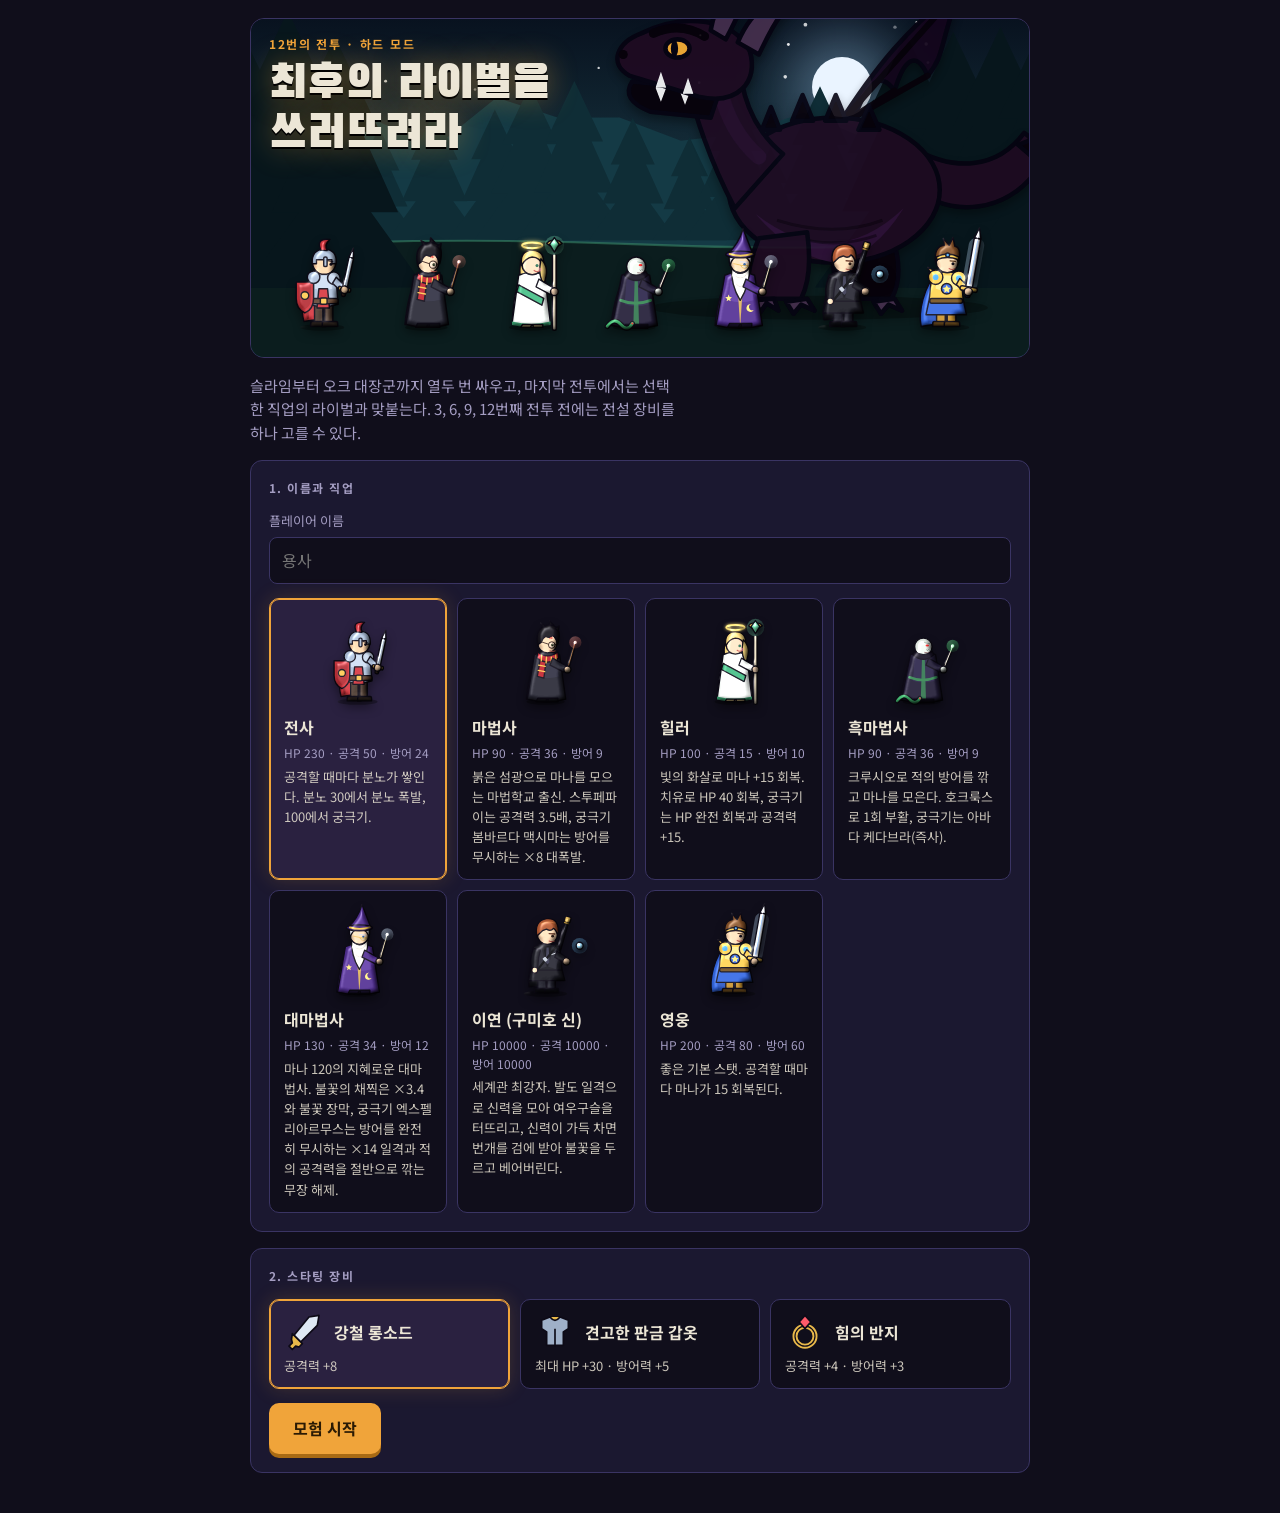
==== docs/games/index.html @ 75bfb86b "Rename 하드 모드 RPG (3).html to index.html" ====
<!doctype html><html><head><meta charset=utf8><meta name=viewport content="width=device-width,initial-scale=1,viewport-fit=cover"><style>:root{color-scheme:light;box-sizing:border-box;padding-top:env(safe-area-inset-top,0px);padding-bottom:env(safe-area-inset-bottom,0px)}html{scroll-padding-top:env(safe-area-inset-top,0px)}body{margin:0;padding:0;font:14px -apple-system,BlinkMacSystemFont,sans-serif;background:#faf9f5;color:#141413}img{max-width:100%}[hidden]:not([hidden=until-found i]){display:none!important}</style></head><body>
<svg width="0" height="0" style="position:absolute" aria-hidden="true"><defs>
<filter id="shade" x="-8%" y="-8%" width="116%" height="116%" color-interpolation-filters="sRGB">
 <feGaussianBlur in="SourceAlpha" stdDeviation="2.4" result="b"/>
 <feDiffuseLighting in="b" surfaceScale="4.5" diffuseConstant="1.18" lighting-color="#fff" result="diff"><feDistantLight azimuth="235" elevation="58"/></feDiffuseLighting>
 <feComposite in="SourceGraphic" in2="diff" operator="arithmetic" k1="1" k2="0" k3="0" k4="0" result="lit"/>
 <feSpecularLighting in="b" surfaceScale="4.5" specularConstant=".7" specularExponent="26" lighting-color="#fff" result="spec"><feDistantLight azimuth="235" elevation="52"/></feSpecularLighting>
 <feComposite in="spec" in2="SourceAlpha" operator="in" result="specIn"/>
 <feComposite in="lit" in2="specIn" operator="arithmetic" k1="0" k2="1" k3=".55" k4="0"/>
</filter></defs></svg>
<title>하드 모드 RPG</title>
<link rel="preconnect" href="https://fonts.googleapis.com">
<link rel="preconnect" href="https://fonts.gstatic.com" crossorigin>
<link href="https://fonts.googleapis.com/css2?family=Black+Han+Sans&family=Noto+Sans+KR:wght@400;500;700&display=swap" rel="stylesheet">
<style>
/* Layout: 한 열 콘솔. 위에서부터 HUD → 스테이지(배경 + 두 전사 + 이펙트) → 행동 버튼 → 로그.
   밤하늘 단일 테마로 의도적으로 고정한다. */
:root {
  --bg: #100e1b;
  --surface: #1b1830;
  --surface-2: #272243;
  --line: #3a3463;
  --fg: #ece6d6;
  --muted: #a49dc2;
  --ember: #f0a43a;
  --ember-ink: #2a1a04;
  --blood: #e0533f;
  --hp: #5ec58a;
  --mana: #5aa7f0;
  --rage: #e0533f;
  --shield: #c3cde8;
  --font-display: "Black Han Sans", "Apple SD Gothic Neo", "Malgun Gothic", sans-serif;
  --font-body: "Noto Sans KR", "Apple SD Gothic Neo", "Malgun Gothic", system-ui, sans-serif;
  color-scheme: dark;
}
* { box-sizing: border-box; }
[hidden] { display: none !important; }
html, body { min-height: 100%; }
body { background: var(--bg); color: var(--fg); font-family: var(--font-body); font-size: 15px; line-height: 1.55; padding-inline: 16px; padding-block: 18px 40px; }
#app { max-width: 780px; margin-inline: auto; display: flex; flex-direction: column; gap: 14px; }
.screen { display: flex; flex-direction: column; gap: 16px; }
button { font: inherit; color: inherit; cursor: pointer; }
button:focus-visible, .pick:focus-within, input:focus-visible { outline: 2px solid var(--ember); outline-offset: 2px; }
.y-blade { opacity: 0; transition: opacity .06s; } .y-hilt { transition: opacity .06s; } .drawn .y-blade { opacity: 1; } .drawn .y-hilt { opacity: 0; }
.o { stroke: #0d0a16; stroke-width: 3; stroke-linejoin: round; stroke-linecap: round; }
.art { display: block; width: 100%; height: auto; overflow: visible; filter: url(#shade) drop-shadow(0 5px 5px rgba(0,0,0,.38)); }

/* ---------- 아트 대기 모션 ---------- */
.bob { animation: bob 2.6s ease-in-out infinite; transform-origin: 100px 206px; }
@keyframes bob { 50% { transform: translateY(-3px) scaleY(1.018); } }
.sway { animation: sway 3.2s ease-in-out infinite; }
@keyframes sway { 50% { transform: rotate(-4deg) skewX(2deg); } }
.pulse { animation: pulse 1.6s ease-in-out infinite; }
@keyframes pulse { 50% { transform: scale(1.2); opacity: .65; } }
.slimeb { animation: squish 1.8s ease-in-out infinite; transform-origin: 100px 206px; }
@keyframes squish { 0%, 100% { transform: scale(1.04, .95); } 50% { transform: scale(.96, 1.06); } }
.wing { animation: flap 2.2s ease-in-out infinite; }
@keyframes flap { 50% { transform: rotate(-13deg); } }
.tail { animation: tailw 3s ease-in-out infinite; }
@keyframes tailw { 50% { transform: rotate(5deg); } }
.halo { animation: halo 3s ease-in-out infinite; filter: drop-shadow(0 0 4px #ffe27a); }
@keyframes halo { 50% { transform: translateY(-4px); } }
.blink { animation: blink 4.5s infinite; }
@keyframes blink { 0%, 94%, 100% { transform: scaleY(1); } 97% { transform: scaleY(.1); } }
@media (prefers-reduced-motion: reduce) { .bob, .sway, .pulse, .slimeb, .wing, .tail, .halo, .blink { animation: none; } }

/* ---------- 공통 패널 ---------- */
.eyebrow { margin: 0 0 6px; font-size: 12px; letter-spacing: .14em; color: var(--ember); font-weight: 700; }
h1 { margin: 0; font-family: var(--font-display); font-weight: 400; font-size: clamp(34px, 8vw, 54px); line-height: 1.1; text-wrap: balance; text-shadow: 0 2px 0 #000, 0 0 30px rgba(240,164,58,.45); }
h2 { margin: 0; font-family: var(--font-display); font-weight: 400; font-size: 24px; text-wrap: balance; }
.lead { margin: 6px 0 0; color: var(--muted); max-width: 54ch; }
.panel { background: var(--surface); border: 1px solid var(--line); border-radius: 12px; padding: 18px; display: flex; flex-direction: column; gap: 14px; }
.panel > h3 { margin: 0; font-size: 12px; letter-spacing: .12em; color: var(--muted); font-weight: 700; }
label.field { display: flex; flex-direction: column; gap: 6px; font-size: 13px; color: var(--muted); }
input[type=text] { background: var(--bg); border: 1px solid var(--line); color: var(--fg); border-radius: 8px; padding: 10px 12px; font: inherit; font-size: 16px; width: 100%; }
.btn { background: var(--ember); color: var(--ember-ink); border: 0; border-radius: 10px; padding: 13px 24px; font-weight: 700; font-size: 16px; box-shadow: 0 4px 0 #a86a14; transition: transform .1s, box-shadow .1s; }
.btn:hover { filter: brightness(1.08); }
.btn:active { transform: translateY(3px); box-shadow: 0 1px 0 #a86a14; }

/* ---------- 타이틀 아트 ---------- */
.title-art { position: relative; height: clamp(250px, 50vw, 340px); border-radius: 14px; overflow: hidden; border: 1px solid var(--line); isolation: isolate; }
.title-art .bg { position: absolute; inset: 0; }
.title-art h1 { font-size: clamp(30px, 6.6vw, 46px); }
.title-art .tt { position: absolute; left: 18px; right: 18px; top: 16px; z-index: 4; }
.title-art .ttl-dragon { position: absolute; right: -4%; bottom: 10%; width: 62%; z-index: 1; opacity: .9; }
.title-art .cast { position: absolute; left: 3%; right: 3%; bottom: 7%; z-index: 3; display: flex; gap: 1%; align-items: flex-end; }
.title-art .cast > div { width: 13.2%; }
.title-art .tt .lead { text-shadow: 0 1px 6px #000; color: #d7d0ee; }

/* ---------- 선택 카드 ---------- */
.picks { display: grid; grid-template-columns: repeat(auto-fit, minmax(150px, 1fr)); gap: 10px; }
.pick { position: relative; display: flex; flex-direction: column; gap: 4px; padding: 12px 14px; background: var(--bg); border: 1px solid var(--line); border-radius: 10px; cursor: pointer; min-width: 0; text-align: left; }
.pick input { position: absolute; opacity: 0; inset: 0; cursor: pointer; }
.pick:has(input:checked) { border-color: var(--ember); background: #2a2140; box-shadow: inset 0 0 0 1px var(--ember), 0 0 20px rgba(240,164,58,.18); }
.pick b { font-size: 16px; }
.pick .stats { font-size: 12px; color: var(--muted); font-variant-numeric: tabular-nums; }
.pick .desc { font-size: 13px; opacity: .85; }
.pick .pv { height: 96px; display: flex; justify-content: center; margin-bottom: 4px; }
.pick .pv svg { height: 100%; width: auto; }
.pick .gi { display: flex; align-items: center; gap: 10px; }
.ico { width: 40px; height: 40px; flex: none; }
.legend { background: linear-gradient(180deg, #2d2242, #1c1630); border-color: #7a5a22; animation: glow 2.2s ease-in-out infinite; }
.legend:hover { border-color: var(--ember); transform: translateY(-2px); }
@keyframes glow { 50% { box-shadow: 0 0 22px rgba(240,164,58,.35); } }

/* ---------- HUD ---------- */
.hud { display: flex; flex-direction: column; gap: 8px; }
.hud-row { display: flex; justify-content: space-between; align-items: center; gap: 12px; flex-wrap: wrap; font-size: 13px; color: var(--muted); }
.hud-row b { color: var(--fg); font-variant-numeric: tabular-nums; }
.hud-right { display: flex; gap: 10px; align-items: center; }
.mute { background: var(--surface); border: 1px solid var(--line); border-radius: 8px; padding: 3px 10px; font-size: 13px; color: var(--muted); }
.track { display: grid; grid-template-columns: repeat(12, 1fr); gap: 4px; }
.pip { height: 24px; border-radius: 5px; background: var(--surface); border: 1px solid var(--line); display: grid; place-items: center; font-size: 11px; color: var(--muted); font-variant-numeric: tabular-nums; }
.pip.boss { border-color: #6b4a2a; color: var(--ember); }
.pip.final { border-color: var(--blood); color: var(--blood); }
.pip.done { background: #2d3a3a; color: var(--hp); border-color: #3c5a4c; }
.pip.now { background: var(--ember); color: var(--ember-ink); border-color: var(--ember); font-weight: 700; box-shadow: 0 0 12px rgba(240,164,58,.6); }
.pip.now.final { background: var(--blood); color: #fff; border-color: var(--blood); box-shadow: 0 0 12px rgba(224,83,63,.7); }

/* ---------- 스테이지 ---------- */
.stage { --s: clamp(112px, 25vw, 196px); position: relative; height: clamp(350px, 64vw, 480px); border-radius: 14px; overflow: hidden; border: 1px solid var(--line); background: #0d0b16; isolation: isolate; user-select: none; }
.stage-in { position: absolute; inset: 0; }
.bg { position: absolute; inset: 0; overflow: hidden; }
.bg .sky { position: absolute; inset: 0; }
.bg .cel { position: absolute; border-radius: 50%; transform: translate(-50%, -50%); }
.bg svg { position: absolute; inset: 0; width: 100%; height: 100%; }
.bg .layer { transition: transform 0s; }
.fog { position: absolute; left: -25%; right: -25%; bottom: 12%; height: 30%; background: radial-gradient(closest-side, rgba(255,255,255,.12), transparent); animation: fog 16s ease-in-out infinite alternate; pointer-events: none; }
.fog.f2 { bottom: 4%; height: 22%; animation-duration: 23s; animation-direction: alternate-reverse; opacity: .8; }
@keyframes fog { from { transform: translateX(-6%); } to { transform: translateX(6%); } }
.lava { animation: lava 2.4s ease-in-out infinite; }
@keyframes lava { 50% { opacity: .65; } }
.vignette { position: absolute; inset: 0; background: radial-gradient(120% 95% at 50% 42%, transparent 52%, rgba(0,0,0,.6)); pointer-events: none; z-index: 4; }
.fighter { position: absolute; bottom: 13%; width: var(--s); z-index: 3; }
.fighter.p { left: 6%; }
.fighter.m { right: 6%; }
.fighter.m.boss { width: calc(var(--s) * 1.22); }
.fighter.m.dragon { width: calc(var(--s) * 2); right: 0; }
.fighter .mover, .fighter .flasher { will-change: transform; }
.fighter.m .art { transform: scaleX(-1); }
.fighter.m .art, .title-art .ttl-dragon .art { filter: drop-shadow(0 5px 5px rgba(0,0,0,.38)) saturate(1.1) contrast(1.06); }
.fighter .aura { position: absolute; left: 50%; top: 52%; width: 150%; aspect-ratio: 1; border-radius: 50%; transform: translate(-50%, -50%); pointer-events: none; mix-blend-mode: screen; }
.fighter .bubble { position: absolute; left: 50%; top: 52%; width: 125%; aspect-ratio: 1; transform: translate(-50%, -50%); border-radius: 50%; border: 3px solid rgba(190,215,255,.9); background: radial-gradient(circle, rgba(150,190,255,.05) 40%, rgba(150,190,255,.35)); box-shadow: 0 0 24px rgba(150,190,255,.7), inset 0 0 28px rgba(150,190,255,.5); animation: bub 2s ease-in-out infinite; pointer-events: none; }
@keyframes bub { 50% { transform: translate(-50%, -50%) scale(1.04); opacity: .8; } }
canvas.cv { position: absolute; inset: 0; width: 100%; height: 100%; z-index: 5; pointer-events: none; }
.fxl { position: absolute; inset: 0; z-index: 7; pointer-events: none; overflow: hidden; }
.fnum { position: absolute; font-family: var(--font-display); font-size: 28px; color: #fff; white-space: nowrap; text-shadow: 2px 2px 0 #000, -2px -2px 0 #000, 2px -2px 0 #000, -2px 2px 0 #000, 0 0 14px rgba(0,0,0,.6); animation: fnum 1s cubic-bezier(.2,.8,.3,1) forwards; }
.fnum.dmg { color: #ffd9d2; }
.fnum.big { font-size: 46px; color: #ffb347; }
.fnum.heal { color: #7dffb0; }
.fnum.absorb { color: #bcd0ff; }
.fnum.lvl { color: #ffe27a; font-size: 34px; }
@keyframes fnum { 0% { transform: translate(-50%, -30%) scale(.4); opacity: 0; } 14% { transform: translate(-50%, -80%) scale(1.3); opacity: 1; } 100% { transform: translate(-50%, -230%) scale(1); opacity: 0; } }
.slash { position: absolute; pointer-events: none; overflow: visible; }
.ring { position: absolute; border-radius: 50%; border: 4px solid #fff; transform: translate(-50%, -50%); pointer-events: none; }
.pillar { position: absolute; top: 0; bottom: 0; transform: translateX(-50%); pointer-events: none; mix-blend-mode: screen; }
.flash { position: absolute; inset: 0; z-index: 9; opacity: 0; pointer-events: none; }
.plate { position: absolute; top: 10px; z-index: 6; width: min(47%, 280px); background: rgba(10,8,20,.74); backdrop-filter: blur(4px); border: 1px solid rgba(255,255,255,.14); border-radius: 10px; padding: 8px 10px; display: flex; flex-direction: column; gap: 5px; }
.plate.p { left: 10px; }
.plate.m { right: 10px; }
.plate.m.boss { border-color: rgba(224,83,63,.7); box-shadow: 0 0 18px rgba(224,83,63,.3); }
.plate .nm { display: flex; justify-content: space-between; align-items: baseline; gap: 8px; min-width: 0; }
.plate .nm b { font-size: 14px; overflow-wrap: anywhere; line-height: 1.25; }
.plate .nm span { font-size: 11px; color: var(--muted); white-space: nowrap; }
.bar { position: relative; height: 13px; border-radius: 7px; background: #05040b; overflow: hidden; border: 1px solid rgba(255,255,255,.08); }
.bar.thin { height: 13px; }
.bar.xs { height: 5px; }
.bar i { position: absolute; inset: 0 auto 0 0; width: 100%; transition: width .3s ease; }
.bar .ghost { background: #f1e6a8; transition: width .8s ease .35s; opacity: .85; }
.bar .hp { background: linear-gradient(#7bdca3, #3da872); }
.bar.low .hp { background: linear-gradient(#ff8070, #d23a2a); }
.bar .rs.mana { background: linear-gradient(#7ec0ff, #3a82d8); }
.bar .rs.rage { background: linear-gradient(#ff8a70, #d6402e); }
.bar .sh { background: linear-gradient(#e3ecff, #9fb4e0); }
.bar .xp { background: linear-gradient(#ffe27a, #e0a82a); }
.bar .num { position: absolute; inset: 0; display: grid; place-items: center; font-size: 10px; font-weight: 700; color: #fff; text-shadow: 0 1px 2px #000, 0 0 3px #000; font-variant-numeric: tabular-nums; letter-spacing: .02em; z-index: 2; }
.plate .stat { display: flex; gap: 10px; font-size: 11px; color: var(--muted); font-variant-numeric: tabular-nums; flex-wrap: wrap; }
.plate .warn { font-size: 11px; color: #ff8a70; font-weight: 700; min-height: 15px; }
.pill { position: absolute; top: 10px; left: 50%; transform: translateX(-50%); z-index: 6; font-size: 11px; font-weight: 700; letter-spacing: .12em; padding: 3px 12px; border-radius: 999px; background: rgba(10,8,20,.7); border: 1px solid rgba(255,255,255,.15); color: var(--muted); white-space: nowrap; }
.pill.me { color: var(--ember); border-color: rgba(240,164,58,.55); }
.pill.en { color: #ff8a70; border-color: rgba(224,83,63,.55); }
@media (max-width: 560px) { .pill { top: auto; bottom: 62px; } }
.banner { position: absolute; left: 0; right: 0; top: 34%; z-index: 8; text-align: center; font-family: var(--font-display); font-size: clamp(30px, 8vw, 62px); letter-spacing: .04em; pointer-events: none; opacity: 0; color: #fff; text-shadow: 0 4px 24px rgba(0,0,0,.9), 0 0 36px currentColor; line-height: 1.1; }
.banner small { display: block; font-family: var(--font-body); font-size: .3em; letter-spacing: .3em; font-weight: 700; margin-top: 6px; opacity: .9; }
.banner.show { animation: banner 1.7s ease forwards; }
@keyframes banner { 0% { opacity: 0; transform: translateX(-70px) scale(1.15); } 18% { opacity: 1; transform: none; } 80% { opacity: 1; transform: none; } 100% { opacity: 0; transform: translateX(70px); } }
.caption { position: absolute; left: 12px; right: 12px; bottom: 9px; z-index: 6; text-align: center; font-size: 13px; background: rgba(10,8,20,.64); border-radius: 8px; padding: 5px 10px; min-height: 29px; overflow-wrap: anywhere; }

/* ---------- 행동 ---------- */
.actions { display: grid; grid-template-columns: repeat(4, 1fr); gap: 8px; }
@media (max-width: 560px) { .actions { grid-template-columns: 1fr 1fr; } }
.abtn { position: relative; background: var(--surface-2); border: 1px solid var(--line); border-radius: 10px; padding: 10px 8px 9px; display: flex; flex-direction: column; gap: 1px; align-items: center; text-align: center; min-width: 0; box-shadow: 0 3px 0 #0b0916; transition: transform .08s, border-color .15s; }
.abtn .bi { width: 22px; height: 22px; margin-bottom: 2px; color: var(--muted); }
.abtn b { font-size: 14px; line-height: 1.25; }
.abtn small { font-size: 11px; color: var(--muted); }
.abtn kbd { position: absolute; top: 5px; right: 7px; font: 10px var(--font-body); color: var(--muted); opacity: .6; }
.abtn:hover:not(:disabled) { border-color: var(--ember); transform: translateY(-1px); }
.abtn:active:not(:disabled) { transform: translateY(2px); box-shadow: none; }
.abtn:hover:not(:disabled) .bi { color: var(--ember); }
.abtn.ult:not(:disabled) { border-color: var(--ember); animation: ult 1.5s ease-in-out infinite; }
.abtn.ult:not(:disabled) .bi { color: var(--ember); }
@keyframes ult { 50% { box-shadow: 0 3px 0 #0b0916, 0 0 18px rgba(240,164,58,.55); } }
.abtn:disabled { opacity: .38; cursor: not-allowed; }
.next { display: flex; justify-content: center; }
.log { background: #0b0914; border: 1px solid var(--line); border-radius: 10px; height: 170px; overflow-y: auto; padding: 10px 14px; font-size: 13px; }
.log p { margin: 0 0 3px; overflow-wrap: anywhere; }
.log .act { color: var(--fg); margin-top: 7px; }
.log .dmg { color: #e8a79b; padding-left: 1.2em; }
.log .good { color: var(--hp); }
.log .lvl { color: var(--ember); font-weight: 700; }
.log .sys { color: var(--muted); }
.log .bad { color: var(--blood); font-weight: 700; }
.log .div { border-top: 1px dashed var(--line); margin: 9px 0 5px; padding-top: 7px; color: var(--ember); font-weight: 700; }

/* ---------- 보상 / 결과 ---------- */
.reward-stage { position: relative; height: 150px; border-radius: 12px; overflow: hidden; border: 1px solid var(--line); display: grid; place-items: center; background: radial-gradient(circle at 50% 120%, #4a3512, #17121f 70%); }
.reward-stage .art { height: 130px; width: auto; }
.result-art { position: relative; height: 190px; border-radius: 14px; overflow: hidden; border: 1px solid var(--line); display: grid; place-items: end center; padding-bottom: 14px; isolation: isolate; }
.result-art .bg { position: absolute; inset: 0; z-index: -1; }
.result-art .art { height: 150px; width: auto; }
.result-art.lose .art { filter: grayscale(1) brightness(.55); transform: rotate(84deg) translate(-8px, 10px); transform-origin: 50% 100%; }
.result-title { font-family: var(--font-display); font-size: clamp(30px, 7vw, 46px); line-height: 1.15; margin: 0; text-wrap: balance; }
.result-title.win { color: var(--ember); text-shadow: 0 0 28px rgba(240,164,58,.5); }
.result-title.lose { color: var(--blood); }
dl.stats-list { margin: 0; display: grid; grid-template-columns: auto 1fr; gap: 8px 18px; font-variant-numeric: tabular-nums; }
dl.stats-list dt { color: var(--muted); }
dl.stats-list dd { margin: 0; overflow-wrap: anywhere; }
#confetti { position: fixed; inset: 0; width: 100%; height: 100%; pointer-events: none; z-index: 50; }

.title-art .ttl-dragon .art{transform:scaleX(-1)}

</style>
<div id="app">

  <section id="screen-setup" class="screen">
    <div class="title-art" id="title-art">
      <div class="bg" id="title-bg"></div>
      <div class="ttl-dragon" id="title-dragon"></div>
      <div class="tt">
        <p class="eyebrow">12번의 전투 · 하드 모드</p>
        <h1>최후의 라이벌을<br>쓰러뜨려라</h1>
      </div>
      <div class="cast" id="title-cast"></div>
    </div>
    <p class="lead" style="margin:0">슬라임부터 오크 대장군까지 열두 번 싸우고, 마지막 전투에서는 선택한 직업의 라이벌과 맞붙는다. 3, 6, 9, 12번째 전투 전에는 전설 장비를 하나 고를 수 있다.</p>

    <div class="panel">
      <h3>1. 이름과 직업</h3>
      <label class="field" for="name">플레이어 이름
        <input id="name" type="text" maxlength="12" placeholder="용사" autocomplete="off">
      </label>
      <div class="picks" id="jobs"></div>
    </div>

    <div class="panel">
      <h3>2. 스타팅 장비</h3>
      <div class="picks" id="gear-start"></div>
      <div><button class="btn" id="btn-start" type="button">모험 시작</button></div>
    </div>
  </section>

  <section id="hud" class="hud" hidden>
    <div class="hud-row">
      <span>전투 <b id="hud-turn">1</b> / 12 · 처치 <b id="hud-kills">0</b> · <span id="hud-area"></span></span>
      <span class="hud-right"><span>🧪 포션 <b id="hud-potion">10</b></span><button class="mute" id="btn-mute" type="button" aria-pressed="true">🔊 소리</button></span>
    </div>
    <div class="track" id="track" aria-label="전투 진행"></div>
  </section>

  <section id="screen-reward" class="screen" hidden>
    <div>
      <h2 id="reward-title">전설 장비 선택</h2>
      <p class="lead" id="reward-sub"></p>
    </div>
    <div class="reward-stage" id="reward-stage"></div>
    <div class="picks" id="reward-picks"></div>
  </section>

  <section id="screen-battle" class="screen" hidden>
    <div class="stage" id="stage">
      <div class="stage-in" id="stage-in">
        <div class="bg" id="bg"></div>
        <div class="fog"></div><div class="fog f2"></div>
        <div class="fighter p" id="f-p"><div class="mover"><div class="flasher"></div></div></div>
        <div class="fighter m" id="f-m"><div class="mover"><div class="flasher"></div></div></div>
        <div class="vignette"></div>
      </div>
      <canvas class="cv" id="cv"></canvas>
      <div class="fxl" id="fxl"></div>
      <div class="plate p" id="plate-p"></div>
      <div class="plate m" id="plate-m"></div>
      <div class="pill" id="pill"></div>
      <div class="banner" id="banner"></div>
      <div class="caption" id="caption"></div>
      <div class="flash" id="flash"></div>
    </div>
    <div class="actions" id="actions">
      <button class="abtn" type="button" id="a-attack"><kbd>1</kbd><span id="i-attack"></span><b>공격</b><small id="a-attack-sub"></small></button>
      <button class="abtn" type="button" id="a-special"><kbd>2</kbd><span id="i-special"></span><b id="a-special-name"></b><small id="a-special-sub"></small></button>
      <button class="abtn ult" type="button" id="a-ult"><kbd>3</kbd><span id="i-ult"></span><b id="a-ult-name"></b><small id="a-ult-sub"></small></button>
      <button class="abtn" type="button" id="a-potion"><kbd>4</kbd><span id="i-potion"></span><b>힐링 포션</b><small id="a-potion-sub"></small></button>
    </div>
    <div class="next" id="next-wrap" hidden><button class="btn" type="button" id="btn-next">다음 전투 ▶</button></div>
    <div class="log" id="log" role="log" aria-live="off"></div>
  </section>

  <section id="screen-result" class="screen" hidden>
    <div class="result-art" id="result-art"><div class="bg" id="result-bg"></div><div id="result-sprite"></div></div>
    <h2 class="result-title" id="result-title"></h2>
    <div class="panel"><dl class="stats-list" id="result-stats"></dl></div>
    <div><button class="btn" type="button" id="btn-restart">다시 도전</button></div>
  </section>
</div>
<canvas id="confetti"></canvas>

<script>
(function () {
"use strict";
/* ---------- 캐릭터 / 몬스터 SVG 아트 ---------- */
const svg = (vb, inner, cls) => `<svg viewBox="${vb}" class="art ${cls || ""}" aria-hidden="true">${inner}</svg>`;
const SH = (cx, rx) => `<ellipse cx="${cx}" cy="208" rx="${rx}" ry="7" fill="#000" opacity=".32"/>`;

const ART = {
  warrior() {
    return svg("0 0 200 220", `${SH(100, 46)}
<g class="bob">
 <g class="sway" style="transform-origin:84px 98px"><path class="o" d="M84 98C60 118 54 168 62 196L100 190L106 104Z" fill="#c4323a"/><path d="M82 106C70 134 66 164 70 188" stroke="#8c2027" stroke-width="5" fill="none" stroke-linecap="round"/></g>
 <rect class="o" x="84" y="154" width="17" height="46" rx="7" fill="#4b3a30"/><rect class="o" x="105" y="154" width="17" height="46" rx="7" fill="#4b3a30"/>
 <path class="o" d="M79 196h26q3 0 3 5v5H76v-5q0-5 3-5z" fill="#2a211c"/><path class="o" d="M103 196h26q3 0 3 5v5h-32v-5q0-5 3-5z" fill="#2a211c"/>
 <path class="o" d="M76 100Q102 89 128 100L133 160Q103 170 71 160Z" fill="#9fb0c8"/>
 <path d="M84 104Q102 98 119 104L121 128Q102 134 84 128Z" fill="#dce6f3" opacity=".5"/>
 <path class="o" d="M93 128h18l4 40H89z" fill="#c4323a"/>
 <rect class="o" x="73" y="148" width="60" height="11" rx="4" fill="#5b3f2e"/><rect class="o" x="96" y="147" width="14" height="13" rx="3" fill="#e8b84a"/>
 <path class="o" d="M46 114h36v34q0 22-18 30Q46 170 46 148z" fill="#c4323a"/><path d="M51 119h26v29q0 15-13 23Q51 163 51 148z" fill="#8c2027" opacity=".55"/><circle class="o" cx="64" cy="142" r="8" fill="#e8b84a"/>
 <circle class="o" cx="104" cy="74" r="24" fill="#f0c9a0"/>
 <path class="o" d="M79 76Q78 46 104 46Q131 46 129 76L120 76V68H88V76Z" fill="#9fb0c8"/>
 <rect class="o" x="103" y="62" width="7" height="20" rx="3" fill="#9fb0c8"/>
 <circle cx="118" cy="77" r="3.2" fill="#0d0a16"/><path d="M112 70l10 2" stroke="#0d0a16" stroke-width="2.5" stroke-linecap="round"/>
 <path class="o sway" style="transform-origin:100px 48px" d="M97 48Q86 22 116 26Q104 36 110 49Z" fill="#c4323a"/>
 <circle class="o" cx="82" cy="104" r="13" fill="#9fb0c8"/><circle class="o" cx="124" cy="106" r="13" fill="#b8c6da"/>
 <g class="weapon" data-base="rotate(12deg)" style="transform-origin:146px 130px;transform:rotate(12deg)">
   <path class="o" d="M124 108L148 124L141 136L119 122Z" fill="#9fb0c8"/>
   <rect class="o" x="141" y="62" width="10" height="66" rx="2" fill="#e6eef8"/>
   <path class="o" d="M141 62L146 42L151 62Z" fill="#e6eef8"/>
   <path d="M146 66V122" stroke="#9fb0c8" stroke-width="2"/>
   <rect class="o" x="133" y="125" width="26" height="8" rx="3" fill="#e8b84a"/>
   <rect class="o" x="142" y="132" width="8" height="12" rx="3" fill="#5b3f2e"/>
   <circle class="o" cx="146" cy="130" r="8" fill="#f0c9a0"/>
 </g>
</g>`);
  },

  wizard() {
    return svg("0 0 200 220", `${SH(100, 44)}
<g class="bob">
 <g class="sway" style="transform-origin:82px 100px"><path class="o" d="M82 100C64 132 58 180 56 202L96 198L104 104Z" fill="#14141c"/></g>
 <path class="o" d="M74 100Q102 86 132 100L146 202Q102 214 58 202Z" fill="#23232f"/>
 <path d="M84 112Q102 106 124 112L130 150Q102 158 80 150Z" fill="#33334a" opacity=".5"/>
 <path class="o" d="M82 200h24v8H78z M104 200h24v8h-28z" fill="#12121a"/>
 <path class="o" d="M88 108l-7 42l15 4l5-40z" fill="#b3202a"/><path d="M84 124l15 3M83 136l15 3" stroke="#e8b84a" stroke-width="3" stroke-linecap="round"/>
 <path class="o" d="M82 94Q104 112 128 94L130 108Q104 126 80 108Z" fill="#b3202a"/>
 <path d="M91 101l-1 13M102 106l-1 13M113 106l0 13M123 101l1 12" stroke="#e8b84a" stroke-width="3" stroke-linecap="round"/>
 <circle class="o" cx="104" cy="74" r="22" fill="#f4d2ae"/>
 <path class="o" d="M82 78Q75 42 98 35Q110 29 121 35Q137 42 128 76Q124 60 116 56Q110 64 100 58Q92 62 90 72Q86 74 82 78Z" fill="#15131a"/>
 <path class="o" d="M94 38l-5-10l11 6zM108 33l1-11l9 10zM122 40l9-6l-2 13z" fill="#15131a"/>
 <path d="M109 63l4-3l-1 4l4-2" stroke="#d9453a" stroke-width="1.8" fill="none" stroke-linecap="round" stroke-linejoin="round"/>
 <circle cx="114" cy="78" r="7.5" fill="#fff" fill-opacity=".35" stroke="#2a1a14" stroke-width="2.2"/><circle cx="115.5" cy="78" r="2.8" fill="#1d2a14"/><circle cx="116.3" cy="77" r=".9" fill="#fff"/>
 <path d="M121.5 77h4M106.5 76L91 71" stroke="#2a1a14" stroke-width="2" stroke-linecap="round"/>
 <path d="M110 91Q116 94 122 91" stroke="#b5584f" stroke-width="2.3" fill="none" stroke-linecap="round"/>
 <path class="o" d="M116 108L148 126L142 140L110 124Z" fill="#23232f"/>
 <g class="weapon" data-base="none" style="transform-origin:150px 132px">
   <rect class="o" x="148" y="70" width="5" height="64" rx="2" fill="#8a5a2e" transform="rotate(16 150 132)"/>
   <g class="pulse" style="transform-origin:168px 72px"><circle cx="168" cy="72" r="14" fill="#ff8a7a" opacity=".3"/></g>
   <circle cx="168" cy="72" r="3.6" fill="#ffd9d0"/>
   <circle class="o" cx="150" cy="134" r="8" fill="#f4d2ae"/>
 </g>
</g>`);
  },

  healer() {
    return svg("0 0 200 220", `${SH(100, 44)}
<g class="bob">
 <g class="sway" style="transform-origin:84px 98px"><path class="o" d="M84 98C66 128 62 176 66 200L100 196L104 102Z" fill="#cfe9dc"/></g>
 <path class="o" d="M80 70Q74 112 88 132L102 100Z" fill="#f1d27a"/>
 <path class="o" d="M76 100Q102 88 130 100L142 202Q102 212 62 202Z" fill="#f4f8f5"/>
 <path d="M84 108Q102 100 124 108L128 140Q102 148 82 140Z" fill="#fff" opacity=".6"/>
 <path class="o" d="M76 120L128 148L124 162L72 134Z" fill="#3fae7a"/>
 <path d="M62 196Q102 206 142 196L142 203Q102 213 62 203Z" fill="#3fae7a"/>
 <path class="o" d="M84 202h22v6H80z M104 202h22v6h-26z" fill="#c9b27a"/>
 <circle class="o" cx="104" cy="78" r="21" fill="#f6d5b6"/>
 <path class="o" d="M82 80Q78 48 104 48Q132 48 127 82Q120 62 104 62Q90 64 82 80Z" fill="#f1d27a"/>
 <path class="o" d="M122 66Q142 84 128 118Q118 104 120 82Z" fill="#f1d27a"/>
 <circle cx="114" cy="80" r="3.2" fill="#2c6a52"/><circle cx="120" cy="88" r="4" fill="#ff9aa8" opacity=".5"/>
 <path d="M108 90Q113 94 118 91" stroke="#b5584f" stroke-width="2.4" fill="none" stroke-linecap="round"/>
 <g class="halo" style="transform-origin:104px 38px"><ellipse cx="104" cy="38" rx="21" ry="6" fill="none" stroke="#ffe27a" stroke-width="4"/></g>
 <path class="o" d="M118 108L148 126L142 140L112 124Z" fill="#f4f8f5"/>
 <g class="weapon" data-base="none" style="transform-origin:150px 132px">
   <rect class="o" x="146" y="56" width="8" height="158" rx="3" fill="#e8dcc0"/>
   <g class="pulse" style="transform-origin:150px 38px"><circle cx="150" cy="38" r="20" fill="#79e0b0" opacity=".3"/></g>
   <path class="o" d="M134 34Q142 24 150 30Q158 24 166 34Q158 40 150 44Q142 40 134 34Z" fill="#e8b84a"/>
   <path class="o" d="M150 22l10 14-10 16-10-16z" fill="#79e0b0"/><path d="M146 30l4-4 2 8z" fill="#fff" opacity=".7"/>
   <circle class="o" cx="150" cy="134" r="8" fill="#f6d5b6"/>
 </g>
</g>`);
  },

  archmage() {
    return svg("0 0 200 220", `${SH(100, 44)}
<g class="bob">
 <g class="sway" style="transform-origin:82px 100px"><path class="o" d="M80 100C60 134 54 182 52 204L98 200L106 104Z" fill="#2a1a52"/></g>
 <path class="o" d="M72 100Q102 86 134 100L150 204Q102 216 54 204Z" fill="#4a2a86"/>
 <path d="M84 112Q104 106 126 112L132 152Q104 160 80 152Z" fill="#6a46b0" opacity=".5"/>
 <path d="M97 102L104 206L111 102Z" fill="#e0b84a" opacity=".85"/>
 <path d="M80 140l2 5l5 .5l-4 3.5l1.2 5l-4.2-2.8l-4.2 2.8l1.2-5l-4-3.5l5-.5z" fill="#ffe27a"/>
 <path d="M126 160a8 8 0 1 0 6 12a6 6 0 1 1-6-12z" fill="#ffe27a"/>
 <path class="o" d="M82 200h24v8H78z M104 200h24v8h-28z" fill="#1a1230"/>
 <path class="o" d="M86 82Q84 120 104 152Q124 120 124 82Q114 96 104 96Q94 96 86 82Z" fill="#f4f1ea"/>
 <path d="M96 118Q104 130 112 118M92 100Q104 112 116 100" stroke="#d8d4cc" stroke-width="2" fill="none" stroke-linecap="round"/>
 <circle class="o" cx="104" cy="74" r="21" fill="#f4d2ae"/>
 <path class="o" d="M83 80Q74 46 104 42Q134 46 126 80Q124 62 104 58Q86 62 83 80Z" fill="#e8e8f0"/>
 <path class="o" d="M78 56Q100 36 110 4Q122 34 130 56Z" fill="#4a2a86"/>
 <ellipse class="o" cx="104" cy="57" rx="30" ry="7" fill="#3a2070"/>
 <path d="M82 56Q104 63 128 56" stroke="#e0b84a" stroke-width="4" fill="none" stroke-linecap="round"/>
 <path d="M106 80a7 5.5 0 0 0 14 0z" fill="#cfe8ff" fill-opacity=".5" stroke="#d9b25a" stroke-width="2" stroke-linejoin="round"/>
 <path d="M105 80h16M105 79L91 76" stroke="#d9b25a" stroke-width="2" stroke-linecap="round"/>
 <circle cx="113" cy="77" r="2.6" fill="#2a5a9a"/>
 <path d="M104 72l14 1.5" stroke="#d0d0da" stroke-width="3.2" stroke-linecap="round"/>
 <path class="o" d="M116 108L148 126L142 140L110 124Z" fill="#4a2a86"/>
 <g class="weapon" data-base="none" style="transform-origin:150px 132px">
   <rect class="o" x="148" y="70" width="5" height="64" rx="2" fill="#d8c9a0" transform="rotate(16 150 132)"/>
   <g class="pulse" style="transform-origin:168px 72px"><circle cx="168" cy="72" r="14" fill="#cfe8ff" opacity=".35"/></g>
   <circle cx="168" cy="72" r="3.6" fill="#fff"/>
   <circle class="o" cx="150" cy="134" r="8" fill="#f4d2ae"/>
 </g>
</g>`);
  },

  darkwizard() {
    return svg("0 0 200 220", `${SH(100, 44)}
<g class="bob">
 <g class="sway" style="transform-origin:82px 100px"><path class="o" d="M82 100C62 132 54 182 52 204L98 200L104 104Z" fill="#14101f"/></g>
 <path class="o" d="M74 100Q102 86 132 100L148 204Q102 216 54 204Z" fill="#1d1830"/>
 <path d="M84 110Q102 104 124 110L130 160Q102 168 80 160Z" fill="#2d2650" opacity=".6"/>
 <path d="M101 102h6l3 104h-12z" fill="#2f7a4a" opacity=".85"/>
 <path d="M72 152Q102 164 134 152" stroke="#2f7a4a" stroke-width="6" fill="none" stroke-linecap="round"/>
 <path class="o" d="M82 202h24v8H78z M104 202h24v8h-28z" fill="#0d0a16"/>
 <path d="M44 206q14-20 28-4t24-2" stroke="#0d0a16" stroke-width="11" fill="none" stroke-linecap="round"/><path d="M44 206q14-20 28-4t24-2" stroke="#3fae6a" stroke-width="6" fill="none" stroke-linecap="round"/><circle cx="96" cy="200" r="2" fill="#ff3b3b"/>
 <circle class="o" cx="104" cy="82" r="20" fill="#dfe6df"/>
 <ellipse cx="113" cy="79" rx="4" ry="2.2" fill="#ff2a2a"/><path d="M106 72l12 3" stroke="#9aa89f" stroke-width="2.5" stroke-linecap="round"/>
 <path d="M112 89l1.5 2M116 88l1.5 2" stroke="#6a766e" stroke-width="1.6" stroke-linecap="round"/><path d="M107 95Q113 97 119 94" stroke="#7a5a5a" stroke-width="2" fill="none" stroke-linecap="round"/>
 <path class="o" d="M80 100Q104 122 128 100L124 92Q104 108 84 92Z" fill="#14101f"/>
 <path class="o" d="M116 108L148 126L142 140L110 124Z" fill="#1d1830"/>
 <g class="weapon" data-base="none" style="transform-origin:150px 132px">
   <rect class="o" x="148" y="76" width="5" height="62" rx="2" fill="#e8e0c8" transform="rotate(22 150 132)"/>
   <g class="pulse" style="transform-origin:171px 80px"><circle cx="171" cy="80" r="14" fill="#5dff8a" opacity=".3"/></g>
   <circle cx="171" cy="80" r="4" fill="#b6ffcb"/>
   <circle class="o" cx="150" cy="134" r="8" fill="#dfe6df"/>
 </g>
</g>`);
  },

  yeon() {
    return svg("0 0 200 220", `${SH(100, 50)}
<g class="bob">
 <g transform="rotate(16 128 116)"><rect class="o" x="124" y="40" width="8" height="76" rx="3" fill="#15151c"/><g class="y-hilt"><rect class="o" x="121" y="28" width="14" height="14" rx="3" fill="#d9b25a"/><rect x="122" y="42" width="12" height="3" fill="#b8913a"/></g></g>
 <g class="sway" style="transform-origin:86px 100px"><path class="o" d="M86 100C66 128 58 168 62 192L100 190L108 104Z" fill="#101016"/></g>
 <rect class="o" x="82" y="154" width="18" height="46" rx="7" fill="#1d1d28"/><rect class="o" x="104" y="154" width="18" height="46" rx="7" fill="#1d1d28"/>
 <path class="o" d="M77 196h26q3 0 3 5v5H74v-5q0-5 3-5z" fill="#0b0b11"/><path class="o" d="M101 196h26q3 0 3 5v5h-32v-5q0-5 3-5z" fill="#0b0b11"/>
 <path class="o" d="M72 100Q102 86 132 100L138 158Q103 170 66 158Z" fill="#17171f"/>
 <path d="M94 98L104 146L114 98Z" fill="#0b0b11"/><path d="M102 102h5l2 34l-4.5 5l-4.5-5z" fill="#34344a"/>
 <path class="o" d="M66 154h72l6 24H60z" fill="#17171f"/>
 <path d="M90 100L102 146L84 152L76 112Z" fill="#23232e"/><path d="M118 100L106 146L124 152L132 112Z" fill="#23232e"/>
 <path d="M114 118l12-4" stroke="#d8dde6" stroke-width="2.2" stroke-linecap="round"/><circle cx="127.5" cy="113.5" r="2.3" fill="none" stroke="#d8dde6" stroke-width="1.5"/>
 <path d="M126 98L82 152" stroke="#07070b" stroke-width="5" stroke-linecap="round"/><rect x="95" y="124" width="8" height="10" rx="1.5" fill="#b8bfcc" transform="rotate(-40 99 129)"/>
 <path class="o" d="M72 104Q62 128 68 150L82 148Q82 126 88 108Z" fill="#17171f"/><circle class="o" cx="75" cy="154" r="7" fill="#f6d2ae"/>
 <circle class="o" cx="104" cy="72" r="23" fill="#f6d2ae"/>
 <path class="o" d="M80 78Q73 40 102 36Q134 33 128 76Q125 62 118 58Q112 66 102 60Q92 62 86 70Q82 72 80 78Z" fill="#a8542f"/>
 <path d="M90 48Q104 40 121 46" stroke="#cf7a44" stroke-width="2.6" fill="none" stroke-linecap="round"/>
 <circle cx="116" cy="76" r="3.2" fill="#2a1a14"/><path d="M108 70l13 1" stroke="#5a3020" stroke-width="3" stroke-linecap="round"/>
 <path d="M108 87Q114 90 120 87" stroke="#b5584f" stroke-width="2.4" fill="none" stroke-linecap="round"/>
 <path class="o" d="M126 110L150 126L143 138L121 124Z" fill="#17171f"/>
 <g class="pulse" style="transform-origin:178px 98px"><circle cx="178" cy="98" r="18" fill="#6ec8ff" opacity=".28"/></g>
 <circle class="o" cx="178" cy="98" r="8" fill="#a8e4ff"/><circle cx="175.5" cy="95.5" r="3" fill="#fff" opacity=".9"/>
 <g class="weapon" data-base="rotate(10deg)" style="transform-origin:148px 132px;transform:rotate(10deg)">
   <g class="y-blade"><path class="o" d="M144 122V52L148 22L152 52V122Z" fill="#1c1c26"/><path d="M147 32V118" stroke="#6a6a8e" stroke-width="1.6"/>
   <rect class="o" x="138" y="120" width="20" height="6" rx="2.5" fill="#d9b25a"/><rect class="o" x="144" y="126" width="8" height="16" rx="3" fill="#15151c"/></g>
   <rect x="140" y="132" width="9" height="6" rx="1.2" fill="#c9ced8"/>
   <circle class="o" cx="148" cy="134" r="8.5" fill="#f6d2ae"/>
 </g>
</g>`);
  },

  hero() {
    return svg("0 0 200 220", `${SH(100, 50)}
<g class="bob">
 <g class="sway" style="transform-origin:86px 94px"><path class="o" d="M86 94C54 120 44 180 50 206L102 198L110 100Z" fill="#2f5fd0"/><path d="M84 104C66 136 60 172 64 198L84 194Z" fill="#1f43a0" opacity=".6"/></g>
 <rect class="o" x="82" y="154" width="18" height="46" rx="7" fill="#b8862a"/><rect class="o" x="104" y="154" width="18" height="46" rx="7" fill="#b8862a"/>
 <path class="o" d="M77 196h26q3 0 3 5v5H74v-5q0-5 3-5z" fill="#6b4a1c"/><path class="o" d="M101 196h26q3 0 3 5v5h-32v-5q0-5 3-5z" fill="#6b4a1c"/>
 <path class="o" d="M72 100Q102 86 132 100L138 158Q103 170 66 158Z" fill="#f0c14a"/>
 <path d="M80 104Q102 96 124 104L126 128Q102 136 80 128Z" fill="#fff3b8" opacity=".55"/>
 <path class="o" d="M66 154h72l6 28H60z" fill="#2f5fd0"/>
 <circle class="o" cx="103" cy="128" r="11" fill="#2f5fd0"/><path d="M103 120l2.6 5.4 5.8.8-4.2 4 1 5.8-5.2-2.8-5.2 2.8 1-5.8-4.2-4 5.8-.8z" fill="#ffe27a"/>
 <rect class="o" x="68" y="148" width="68" height="10" rx="4" fill="#6b4a1c"/>
 <circle class="o" cx="104" cy="72" r="23" fill="#f6d2ae"/>
 <path class="o" d="M80 74Q76 40 98 38L96 24L108 38L116 22L120 40Q134 42 128 74Q122 58 104 56Q88 58 80 74Z" fill="#7a4a24"/>
 <path class="o" d="M82 62Q104 50 128 62L128 68Q104 58 82 68Z" fill="#f0c14a"/><circle class="o" cx="105" cy="58" r="4" fill="#4aa8ff"/>
 <circle cx="116" cy="76" r="3.2" fill="#0d0a16"/><path d="M110 70l11 1" stroke="#4a2c14" stroke-width="2.6" stroke-linecap="round"/>
 <path d="M108 86Q114 90 120 86" stroke="#b5584f" stroke-width="2.4" fill="none" stroke-linecap="round"/>
 <path class="o" d="M70 98l-6-14 14 6 6 8z" fill="#f0c14a"/><circle class="o" cx="80" cy="104" r="15" fill="#f0c14a"/><circle cx="80" cy="104" r="6" fill="#4aa8ff"/>
 <circle class="o" cx="128" cy="106" r="15" fill="#fbd96a"/><circle cx="128" cy="106" r="6" fill="#4aa8ff"/>
 <g class="weapon" data-base="rotate(10deg)" style="transform-origin:148px 132px;transform:rotate(10deg)">
   <path class="o" d="M126 110L150 126L143 138L121 124Z" fill="#f0c14a"/>
   <g class="pulse" style="transform-origin:148px 70px"><rect x="132" y="22" width="32" height="110" rx="14" fill="#bfe0ff" opacity=".3"/></g>
   <rect class="o" x="141" y="22" width="14" height="104" rx="3" fill="#f4f8ff"/>
   <path class="o" d="M141 22L148 0L155 22Z" fill="#f4f8ff"/>
   <path d="M148 26V118" stroke="#9fc2ff" stroke-width="3"/>
   <rect class="o" x="130" y="124" width="36" height="9" rx="4" fill="#f0c14a"/><circle cx="148" cy="128" r="3.4" fill="#4aa8ff"/>
   <rect class="o" x="143" y="132" width="10" height="14" rx="3" fill="#2f5fd0"/>
   <circle class="o" cx="148" cy="134" r="8.5" fill="#f6d2ae"/>
 </g>
</g>`);
  },

  slime() {
    return svg("0 0 200 220", `<ellipse cx="100" cy="208" rx="64" ry="8" fill="#000" opacity=".32"/>
<g class="slimeb">
 <path class="o" d="M34 202Q20 150 62 120Q100 92 140 122Q182 150 168 202Q100 216 34 202Z" fill="#5fd36b"/>
 <path d="M42 194Q34 156 64 134Q54 160 62 196Z" fill="#2e9a40" opacity=".4"/>
 <path d="M150 190Q162 160 142 134Q166 156 160 194Z" fill="#2e9a40" opacity=".35"/>
 <ellipse cx="72" cy="132" rx="17" ry="9" fill="#e4ffe8" opacity=".65" transform="rotate(-28 72 132)"/>
 <circle cx="136" cy="178" r="5" fill="#e4ffe8" opacity=".5"/><circle cx="60" cy="182" r="3.5" fill="#e4ffe8" opacity=".5"/><circle cx="146" cy="160" r="3" fill="#e4ffe8" opacity=".45"/>
 <g class="blink" style="transform-origin:100px 156px"><ellipse class="o" cx="78" cy="156" rx="12" ry="15" fill="#fff"/><ellipse class="o" cx="122" cy="156" rx="12" ry="15" fill="#fff"/>
 <circle cx="82" cy="159" r="6.5" fill="#0d0a16"/><circle cx="126" cy="159" r="6.5" fill="#0d0a16"/><circle cx="84" cy="156" r="2" fill="#fff"/><circle cx="128" cy="156" r="2" fill="#fff"/></g>
 <path d="M88 184Q100 196 112 184" stroke="#0d0a16" stroke-width="4" fill="none" stroke-linecap="round"/>
</g>`);
  },

  goblin() {
    return svg("0 0 200 220", `${SH(100, 38)}
<g class="bob">
 <rect class="o" x="84" y="164" width="13" height="38" rx="5" fill="#6aa83e"/><rect class="o" x="106" y="164" width="13" height="38" rx="5" fill="#6aa83e"/>
 <path class="o" d="M80 198h20v9H78z M104 198h20v9h-22z" fill="#4a3320"/>
 <path class="o" d="M80 118Q102 110 126 120L124 170Q102 178 82 170Z" fill="#7bbf4a"/>
 <path d="M90 124Q104 120 118 126L118 142Q104 146 90 142Z" fill="#fff" opacity=".1"/>
 <path class="o" d="M78 158h50l6 24H72z" fill="#8a5a2c"/>
 <path class="o" d="M74 84L30 60L66 108Z" fill="#7bbf4a"/><path d="M62 88L42 72L62 100Z" fill="#e8909a" opacity=".6"/>
 <path class="o" d="M134 84L176 60L140 108Z" fill="#7bbf4a"/><path d="M146 88L164 72L146 100Z" fill="#e8909a" opacity=".6"/>
 <circle class="o" cx="104" cy="90" r="31" fill="#8fd05a"/>
 <ellipse class="o" cx="94" cy="86" rx="8" ry="9" fill="#ffe56a"/><ellipse class="o" cx="118" cy="86" rx="8" ry="9" fill="#ffe56a"/>
 <ellipse cx="97" cy="87" rx="2.6" ry="6" fill="#0d0a16"/><ellipse cx="121" cy="87" rx="2.6" ry="6" fill="#0d0a16"/>
 <path d="M82 74L102 80M132 72L112 80" stroke="#3d6a22" stroke-width="4" stroke-linecap="round"/>
 <path class="o" d="M106 92Q124 98 108 108Z" fill="#7bbf4a"/>
 <path class="o" d="M90 108Q106 124 122 108Q106 114 90 108Z" fill="#3a1d1d"/><path d="M96 110l3 7 3-6M108 111l3 7 3-7" fill="#fff" stroke="#fff" stroke-width="1"/>
 <g class="weapon" data-base="rotate(8deg)" style="transform-origin:136px 146px;transform:rotate(8deg)">
   <path class="o" d="M120 126L142 142L136 152L114 138Z" fill="#7bbf4a"/>
   <path class="o" d="M139 88L148 142H130Z" fill="#d6dbe6"/><path d="M139 96L141 138" stroke="#fff" stroke-width="2" opacity=".7"/>
   <rect class="o" x="126" y="140" width="22" height="6" rx="3" fill="#8a5a2c"/>
   <circle class="o" cx="138" cy="148" r="7" fill="#8fd05a"/>
 </g>
</g>`);
  },

  orc(v) {
    v = v || "base";
    const P = { base: ["#78a457", "#56803c"], captain: ["#78a457", "#56803c"], berserker: ["#b0653f", "#84472a"], general: ["#5d8d4c", "#406a34"] }[v];
    const skin = P[0], dk = P[1];
    const eye = v === "berserker" ? "#ff3b30" : "#ffd24a";
    let s = `<ellipse cx="102" cy="208" rx="56" ry="8" fill="#000" opacity=".32"/><g class="bob">`;
    if (v === "general") s += `<g class="sway" style="transform-origin:76px 98px"><path class="o" d="M76 98C46 118 34 176 42 204L104 196L112 104Z" fill="#7a1420"/><path d="M72 110C58 138 54 172 58 196" stroke="#4a0c14" stroke-width="6" fill="none" stroke-linecap="round"/></g>`;
    if (v === "berserker") s += `<g transform="rotate(-24 60 130)"><rect class="o" x="54" y="70" width="8" height="84" rx="3" fill="#7a5233"/><path class="o" d="M58 66Q30 70 32 96Q48 94 58 92Z M58 66Q86 70 84 96Q68 94 58 92Z" fill="#b8bfcc"/></g>`;
    s += `<rect class="o" x="76" y="152" width="25" height="48" rx="9" fill="${dk}"/><rect class="o" x="106" y="152" width="25" height="48" rx="9" fill="${dk}"/>
 <path class="o" d="M72 196h32q4 0 4 5v6H68v-6q0-5 4-5z" fill="#3a2a20"/><path class="o" d="M102 196h32q4 0 4 5v6h-40v-6q0-5 4-5z" fill="#3a2a20"/>
 <path class="o" d="M58 106Q104 86 150 106L156 166Q104 182 52 166Z" fill="${skin}"/>
 <path d="M70 112Q104 100 138 112L140 134Q104 142 68 134Z" fill="#fff" opacity=".1"/>
 <path d="M84 140Q104 148 124 140M86 154Q104 162 122 154" stroke="${dk}" stroke-width="3" fill="none" stroke-linecap="round"/>`;
    if (v === "base") s += `<path d="M64 108L142 172" stroke="#3a2417" stroke-width="9" stroke-linecap="round"/><path class="o" d="M70 160h68l8 32H62z" fill="#6b4a2c"/>`;
    if (v === "captain") s += `<path class="o" d="M62 108Q104 92 146 108L150 160Q104 174 58 160Z" fill="#8a94a6"/><path d="M72 114Q104 104 136 114L138 134Q104 142 70 134Z" fill="#dfe6f2" opacity=".35"/><circle cx="76" cy="124" r="3" fill="#3a4152"/><circle cx="132" cy="124" r="3" fill="#3a4152"/><path class="o" d="M70 160h68l8 32H62z" fill="#6b4a2c"/>`;
    if (v === "berserker") s += `<path d="M74 118l24 14M78 134l24 14M122 116l-20 16" stroke="#c4202a" stroke-width="5" stroke-linecap="round"/><path d="M118 142l10 10M112 148l10 10" stroke="#f3d9c0" stroke-width="2" opacity=".8" stroke-linecap="round"/><path class="o" d="M70 160h68l8 32H62z" fill="#6b1f24"/><circle class="o" cx="104" cy="170" r="7" fill="#f4efe0"/>`;
    if (v === "general") s += `<path class="o" d="M60 108Q104 90 148 108L154 164Q104 180 54 164Z" fill="#2c2a36"/><path d="M70 118Q104 106 138 118M72 140Q104 150 136 140" stroke="#e8b84a" stroke-width="3" fill="none"/><circle class="o" cx="104" cy="132" r="10" fill="#e8b84a"/><path class="o" d="M70 160h68l8 32H62z" fill="#4a0c14"/>`;
    // back arm / shield
    if (v === "captain") s += `<circle class="o" cx="62" cy="138" r="27" fill="#8a94a6"/><circle class="o" cx="62" cy="138" r="18" fill="#6b7384"/><circle class="o" cx="62" cy="138" r="8" fill="#c4202a"/>`;
    else s += `<path class="o" d="M60 112L44 142L56 150L74 124Z" fill="${skin}"/><circle class="o" cx="50" cy="148" r="9" fill="${skin}"/>`;
    // head
    s += `<circle class="o" cx="108" cy="76" r="27" fill="${skin}"/>
 <path class="o" d="M86 84Q108 114 132 86Q130 102 108 108Q86 102 86 84Z" fill="${skin}"/>
 <path class="o" d="M96 98l-4 15 11-9zM120 98l4 15-11-9z" fill="#f4efe0"/>
 <path d="M92 66L106 73M132 62L117 71" stroke="${dk}" stroke-width="5" stroke-linecap="round"/>
 <circle cx="104" cy="76" r="4.2" fill="${eye}"/><circle cx="122" cy="75" r="4.2" fill="${eye}"/><circle cx="105" cy="77" r="1.8" fill="#0d0a16"/><circle cx="123" cy="76" r="1.8" fill="#0d0a16"/>
 <path d="M110 82Q116 86 112 90" stroke="${dk}" stroke-width="3" fill="none" stroke-linecap="round"/>`;
    if (v === "berserker") s += `<g class="pulse" style="transform-origin:112px 76px"><circle cx="113" cy="76" r="30" fill="#ff3b30" opacity=".18"/></g><path class="o" d="M90 54L94 28L104 50L112 22L120 50L132 30L130 56Z" fill="#c4202a"/><path d="M96 90l24-4" stroke="#c4202a" stroke-width="4" stroke-linecap="round"/>`;
    if (v === "captain") s += `<path class="o" d="M80 78Q80 42 108 42Q138 42 136 78L126 78V68H92V78Z" fill="#8a94a6"/><rect class="o" x="106" y="66" width="8" height="24" rx="3" fill="#8a94a6"/><path class="o sway" style="transform-origin:108px 44px" d="M104 44Q100 20 124 24Q114 34 118 46Z" fill="#c4202a"/>`;
    if (v === "general") s += `<path class="o" d="M80 78Q80 42 108 42Q138 42 136 78L126 78V68H92V78Z" fill="#2c2a36"/><path d="M82 60Q108 50 134 60" stroke="#e8b84a" stroke-width="4" fill="none"/><path class="o" d="M86 58Q62 52 58 22Q80 36 96 50Z" fill="#e8dcc0"/><path class="o" d="M132 54Q156 48 158 18Q138 32 124 46Z" fill="#e8dcc0"/>`;
    // pauldrons
    if (v === "general") s += `<path class="o" d="M52 112l-4-18 14 8 6 16z" fill="#2c2a36"/><circle class="o" cx="62" cy="116" r="16" fill="#2c2a36"/><circle class="o" cx="146" cy="114" r="17" fill="#3a3848"/><path class="o" d="M138 100l6-18 6 18z" fill="#e8b84a"/>`;
    if (v === "captain") s += `<circle class="o" cx="146" cy="114" r="15" fill="#8a94a6"/>`;
    // weapon arm
    const arm = `<path class="o" d="M126 110L154 130L146 146L120 128Z" fill="${skin}"/>`;
    if (v === "base") s += `<g class="weapon" data-base="rotate(12deg)" style="transform-origin:152px 136px;transform:rotate(12deg)">${arm}<rect class="o" x="145" y="62" width="14" height="76" rx="6" fill="#7a5233"/><rect class="o" x="138" y="44" width="28" height="42" rx="13" fill="#8a6038"/><path class="o" d="M138 56l-8-4 8 12zM166 56l8-4-8 12zM152 44l0-10 6 10z" fill="#d6dbe6"/><circle class="o" cx="152" cy="138" r="10" fill="${skin}"/></g>`;
    if (v === "captain") s += `<g class="weapon" data-base="rotate(12deg)" style="transform-origin:152px 136px;transform:rotate(12deg)">${arm}<rect class="o" x="146" y="44" width="12" height="92" rx="2" fill="#dfe6f2"/><path class="o" d="M146 44L152 22L158 44Z" fill="#dfe6f2"/><rect class="o" x="138" y="134" width="28" height="9" rx="3" fill="#6b4a2c"/><circle class="o" cx="152" cy="142" r="10" fill="${skin}"/></g>`;
    if (v === "berserker") s += `<g class="weapon" data-base="rotate(12deg)" style="transform-origin:152px 136px;transform:rotate(12deg)">${arm}<rect class="o" x="148" y="52" width="9" height="86" rx="3" fill="#7a5233"/><path class="o" d="M152 48Q120 52 122 82Q140 80 152 78Z M152 48Q184 52 182 82Q164 80 152 78Z" fill="#c8ccd6"/><circle class="o" cx="152" cy="140" r="10" fill="${skin}"/></g>`;
    if (v === "general") s += `<g class="weapon" data-base="rotate(12deg)" style="transform-origin:152px 140px;transform:rotate(12deg)">${arm}<path class="o" d="M140 124L144 14Q178 8 184 52L164 128Z" fill="#aab2c2"/><path d="M148 30Q172 26 176 54" stroke="#fff" stroke-width="3" fill="none" opacity=".6"/><rect class="o" x="146" y="124" width="14" height="30" rx="4" fill="#4a0c14"/><rect class="o" x="138" y="122" width="30" height="8" rx="3" fill="#e8b84a"/><circle class="o" cx="153" cy="146" r="10" fill="${skin}"/></g>`;
    return svg("0 0 200 220", s + `</g>`);
  },

  dragon(P) {
    P = P || { body: "#b3342e", dk: "#6e1620", belly: "#f0b45a", wing: "#8a2548", horn: "#e8dcc0", eye: "#ffd24a", rune: true };
    return svg("0 0 320 240", `<ellipse cx="160" cy="230" rx="112" ry="8" fill="#000" opacity=".32"/>
<g class="bob" style="transform-origin:160px 228px">
 ${P.rune ? `<g class="pulse" style="transform-origin:160px 140px"><ellipse cx="160" cy="140" rx="120" ry="80" fill="#ff5a1f" opacity=".12"/></g>` : ""}
 <g class="wing" style="transform-origin:150px 108px">
  <path class="o" d="M148 110C124 72 100 42 66 18C80 52 76 62 88 76C96 58 104 66 110 86C120 72 128 82 136 102Z" fill="${P.wing}"/>
  <path d="M148 110L66 18M148 110L88 76M148 110L110 86" stroke="${P.dk}" stroke-width="4" stroke-linecap="round" fill="none"/>
 </g>
 <g class="tail" style="transform-origin:100px 156px"><path class="o" d="M102 148C72 172 34 168 12 134C14 124 18 118 24 114C42 138 70 140 98 124Z" fill="${P.body}"/><path class="o" d="M14 134L2 112L28 122Z" fill="${P.dk}"/></g>
 <path class="o" d="M114 176Q102 206 112 224L148 224Q152 200 150 184Z" fill="${P.dk}"/>
 <path class="o" d="M110 224l-5 8 9-4 5 6 5-8z" fill="${P.horn}"/>
 <ellipse class="o" cx="150" cy="152" rx="70" ry="48" fill="${P.body}"/>
 <path d="M104 164Q150 208 202 168Q178 196 150 200Q124 196 104 164Z" fill="${P.belly}"/>
 <path d="M122 182Q150 192 180 182M118 172Q150 184 188 172" stroke="${P.dk}" stroke-width="2" fill="none" opacity=".45"/>
 ${P.rune ? `<path class="pulse" style="transform-origin:150px 140px" d="M120 130l12 8-6 10 14 6M168 126l-10 10 12 8-8 12" stroke="#ff8a3a" stroke-width="3" fill="none" stroke-linecap="round"/>` : ""}
 <path class="o" d="M168 180Q164 208 172 224L208 224Q208 202 200 184Z" fill="${P.body}"/>
 <path class="o" d="M168 224l-5 8 9-4 5 6 5-8z M190 224l-3 8 8-5 4 6 4-8z" fill="${P.horn}"/>
 <path class="o" d="M184 128C206 110 212 86 214 62L248 80C242 102 234 130 216 164Z" fill="${P.body}"/>
 <path d="M200 130C214 118 222 102 226 84" stroke="${P.belly}" stroke-width="10" fill="none" stroke-linecap="round" opacity=".5"/>
 <path class="o" d="M120 112l7-16 7 16z M142 106l7-17 7 17z M164 106l7-17 7 17z M186 112l6-15 6 15z" fill="${P.dk}"/>
 <g class="jaw" style="transform-origin:228px 88px"><path class="o" d="M226 86L284 80Q292 92 272 100L232 104Z" fill="${P.dk}"/><path d="M246 86l3 8 3-8M262 84l3 8 3-8" fill="#fff" stroke="#fff" stroke-width="1"/></g>
 <path class="o" d="M206 60C216 38 250 34 278 48C294 54 300 68 286 76L240 90C214 96 200 80 206 60Z" fill="${P.body}"/>
 <path d="M244 88l3-9 3 9M262 84l3-9 3 9" fill="#fff" stroke="#fff" stroke-width="1"/>
 <circle cx="290" cy="62" r="3" fill="${P.dk}"/>
 <path d="M236 50Q252 40 270 48" stroke="${P.dk}" stroke-width="6" fill="none" stroke-linecap="round"/>
 <ellipse class="o" cx="254" cy="58" rx="8" ry="6" fill="${P.eye}"/><ellipse cx="256" cy="58" rx="2.4" ry="5.4" fill="#0d0a16"/>
 <path class="o" d="M214 54C204 30 186 20 168 22C186 30 192 46 200 62Z" fill="${P.horn}"/>
 <path class="o" d="M232 46C228 22 212 10 194 8C208 18 212 34 222 52Z" fill="${P.horn}"/>
 <g class="mglow" style="opacity:0"><circle cx="286" cy="88" r="22" fill="#ffb347" opacity=".7"/><circle cx="286" cy="88" r="10" fill="#fff3b8"/></g>
</g>`, "dragon-art");
  },
};

/* 아이콘 */
const ICON = {
  sword: `<svg viewBox="0 0 48 48" class="ico"><path d="M30 6l12-2-2 12L20 36l-8-8z" fill="#dfe8f4" stroke="#0d0a16" stroke-width="2" stroke-linejoin="round"/><path d="M10 26l12 12-4 4-4-1-4 4-4-4 4-4-1-4z" fill="#e8b84a" stroke="#0d0a16" stroke-width="2" stroke-linejoin="round"/></svg>`,
  armor: `<svg viewBox="0 0 48 48" class="ico"><path d="M8 10l10-4h12l10 4v10l-6 4v16H14V24l-6-4z" fill="#9fb0c8" stroke="#0d0a16" stroke-width="2" stroke-linejoin="round"/><path d="M18 6q6 8 12 0" fill="#e8b84a" stroke="#0d0a16" stroke-width="2"/><path d="M24 20v22" stroke="#0d0a16" stroke-width="2"/></svg>`,
  ring: `<svg viewBox="0 0 48 48" class="ico"><circle cx="24" cy="29" r="12" fill="none" stroke="#e8b84a" stroke-width="6"/><circle cx="24" cy="29" r="12" fill="none" stroke="#0d0a16" stroke-width="1.5"/><path d="M24 4l7 8-7 8-7-8z" fill="#ff5a6a" stroke="#0d0a16" stroke-width="2" stroke-linejoin="round"/></svg>`,
  attack: `<svg viewBox="0 0 24 24" class="bi"><path d="M16 3l5-1-1 5L9 18l-3-3zM5 15l4 4-2 2-2-1-2 2-2-2 2-2-1-2z" fill="currentColor"/></svg>`,
  special: `<svg viewBox="0 0 24 24" class="bi"><path d="M12 2l2.6 6.4L21 9.2l-5 4.4 1.6 6.6L12 16.8 6.4 20.2 8 13.6 3 9.2l6.4-.8z" fill="currentColor"/></svg>`,
  ult: `<svg viewBox="0 0 24 24" class="bi"><path d="M13 2L4 14h6l-2 8 10-13h-6z" fill="currentColor"/></svg>`,
  potion: `<svg viewBox="0 0 24 24" class="bi"><path d="M9 2h6v2l-1 1v4l5 9q1 4-3 4H8q-4 0-3-4l5-9V5L9 4z" fill="currentColor"/></svg>`,
};

/* ---------- 유틸 ---------- */
const $ = (s) => document.querySelector(s);
const RM = window.matchMedia("(prefers-reduced-motion: reduce)").matches;
const wait = (ms) => new Promise((r) => setTimeout(r, RM ? ms * 0.4 : ms));
const rnd = (a, b) => a + Math.random() * (b - a);
const esc = (s) => String(s).replace(/[&<>"]/g, (c) => ({ "&": "&amp;", "<": "&lt;", ">": "&gt;", '"': "&quot;" }[c]));
const anim = (el, kf, opt) => { try { return el.animate(kf, opt).finished.catch(() => {}); } catch (e) { return Promise.resolve(); } };

/* ---------- 효과음 (WebAudio 합성) ---------- */
const sfx = (() => {
  let ctx = null, on = true;
  function ac() {
    if (!ctx) { try { ctx = new (window.AudioContext || window.webkitAudioContext)(); } catch (e) { ctx = null; } }
    if (ctx && ctx.state === "suspended") ctx.resume();
    return ctx;
  }
  function tone(o) {
    const c = on && ac(); if (!c) return;
    const t0 = c.currentTime + (o.d || 0), os = c.createOscillator(), g = c.createGain();
    os.type = o.type || "sine"; os.frequency.setValueAtTime(o.f, t0);
    if (o.f2) os.frequency.exponentialRampToValueAtTime(o.f2, t0 + o.t);
    g.gain.setValueAtTime(o.v == null ? 0.12 : o.v, t0); g.gain.exponentialRampToValueAtTime(0.0001, t0 + o.t);
    os.connect(g); g.connect(c.destination); os.start(t0); os.stop(t0 + o.t + 0.03);
  }
  function noise(o) {
    const c = on && ac(); if (!c) return;
    const len = Math.floor(c.sampleRate * o.t), buf = c.createBuffer(1, len, c.sampleRate), d = buf.getChannelData(0);
    for (let i = 0; i < len; i++) d[i] = (Math.random() * 2 - 1) * Math.pow(1 - i / len, o.curve || 1.5);
    const s = c.createBufferSource(); s.buffer = buf;
    const f = c.createBiquadFilter(); f.type = o.type || "bandpass"; f.frequency.value = o.fc || 1500; f.Q.value = o.q || 0.8;
    const g = c.createGain(); g.gain.value = o.v == null ? 0.2 : o.v;
    s.connect(f); f.connect(g); g.connect(c.destination); s.start(c.currentTime + (o.d || 0));
  }
  const arp = (notes, step, type, v) => notes.forEach((f, i) => tone({ f, t: 0.22, d: i * step, type: type || "triangle", v: v || 0.1 }));
  return {
    unlock: ac,
    get on() { return on; }, set on(v) { on = v; },
    ui: () => tone({ f: 520, f2: 760, t: 0.08, type: "square", v: 0.05 }),
    whoosh: () => noise({ t: 0.18, fc: 1200, q: 0.5, v: 0.14, curve: 0.8 }),
    slash: () => { noise({ t: 0.16, fc: 4200, q: 0.6, v: 0.2 }); tone({ f: 900, f2: 300, t: 0.12, type: "sawtooth", v: 0.05 }); },
    hit: () => { noise({ t: 0.12, fc: 900, q: 0.7, v: 0.3 }); tone({ f: 160, f2: 55, t: 0.14, type: "square", v: 0.14 }); },
    bighit: () => { noise({ t: 0.3, fc: 500, q: 0.6, v: 0.4 }); tone({ f: 110, f2: 38, t: 0.32, type: "sawtooth", v: 0.22 }); },
    magic: () => { tone({ f: 380, f2: 1100, t: 0.3, type: "sine", v: 0.1 }); tone({ f: 760, f2: 1500, t: 0.3, type: "triangle", v: 0.05, d: 0.04 }); },
    fire: () => { noise({ t: 0.9, fc: 700, q: 0.4, v: 0.3, curve: 0.5 }); tone({ f: 90, f2: 60, t: 0.9, type: "sawtooth", v: 0.1 }); },
    boom: () => { noise({ t: 0.7, fc: 300, q: 0.5, v: 0.5, curve: 1 }); tone({ f: 90, f2: 28, t: 0.7, type: "sine", v: 0.35 }); },
    roar: () => { tone({ f: 120, f2: 55, t: 0.9, type: "sawtooth", v: 0.2 }); noise({ t: 0.9, fc: 400, q: 0.5, v: 0.22, curve: 0.6 }); },
    heal: () => arp([523, 659, 784, 1047], 0.07, "sine", 0.1),
    buff: () => arp([392, 523, 659], 0.06, "triangle", 0.09),
    level: () => arp([523, 659, 784, 1047, 1319], 0.09, "square", 0.07),
    shield: () => { tone({ f: 300, f2: 900, t: 0.35, type: "triangle", v: 0.12 }); noise({ t: 0.3, fc: 3000, q: 1, v: 0.1 }); },
    win: () => arp([523, 659, 784, 1047, 784, 1047, 1319], 0.12, "triangle", 0.12),
    lose: () => arp([392, 349, 311, 262], 0.22, "sawtooth", 0.09),
  };
})();

/* ---------- 파티클 엔진 ---------- */
const cv = $("#cv"), stage = $("#stage"), stageIn = $("#stage-in"), fxl = $("#fxl");
const ctx2 = cv.getContext("2d");
let P = [], A = [], emitters = [], ambient = null, lastT = 0, cw = 0, ch = 0;

function fitCanvas() {
  const r = stage.getBoundingClientRect(), d = Math.min(2, window.devicePixelRatio || 1);
  if (!r.width) return;
  cw = r.width; ch = r.height;
  cv.width = Math.round(cw * d); cv.height = Math.round(ch * d);
  ctx2.setTransform(d, 0, 0, d, 0, 0);
}
new ResizeObserver(fitCanvas).observe(stage);

function emit(x, y, o) {
  P.push({ x, y, vx: o.vx || 0, vy: o.vy || 0, age: 0, max: o.life || 500, size: o.size || 3, color: o.color || "#fff", grav: o.grav || 0, drag: o.drag == null ? 0.985 : o.drag, shrink: o.shrink !== false, rect: !!o.rect, rot: rnd(0, 6.28), vr: rnd(-0.2, 0.2) });
}
function burst(x, y, o) {
  const n = RM ? Math.ceil((o.n || 20) / 3) : (o.n || 20), cols = o.color || ["#fff"];
  for (let i = 0; i < n; i++) {
    const a = (o.angle == null ? rnd(0, 6.283) : o.angle + (Math.random() - 0.5) * (o.spread == null ? 6.283 : o.spread));
    const sp = (o.speed || 4) * rnd(0.35, 1.15);
    emit(x, y, { vx: Math.cos(a) * sp, vy: Math.sin(a) * sp, life: (o.life || 520) * rnd(0.6, 1.2), size: (o.size || 3) * rnd(0.6, 1.3), color: cols[(Math.random() * cols.length) | 0], grav: o.grav == null ? 0.1 : o.grav, drag: o.drag });
  }
}
function orb(x, y, size, color) { emit(x, y, { life: 36, size, color, shrink: false, drag: 1 }); emit(x, y, { life: 36, size: size * 0.55, color: "#fff", shrink: false, drag: 1 }); }
function trail(x, y, color, size) { emit(x + rnd(-3, 3), y + rnd(-3, 3), { life: 340, size: (size || 6) * rnd(0.4, 0.9), color, vx: rnd(-0.3, 0.3), vy: rnd(-0.3, 0.3) }); }

function setAmbient(a) {
  A = []; ambient = a;
  if (!a || RM) return;
  for (let i = 0; i < a.n; i++) A.push(spawnAmb(true));
}
function spawnAmb(init) {
  const w = cw || 700, h = ch || 400, rise = ambient.rise;
  return { x: rnd(0, w), y: init ? rnd(0, h) : (rise ? h + 10 : rnd(h * 0.3, h * 0.85)), vx: rnd(-0.15, 0.15), vy: rise ? -rnd(0.2, 0.7) : rnd(-0.12, 0.12), ph: rnd(0, 6.28), s: rnd(1, 2.6) };
}

function tick(t) {
  const dt = Math.min(48, t - lastT || 16); lastT = t;
  const k = dt / 16.67;
  if (stage.offsetParent !== null && cw) {
    ctx2.clearRect(0, 0, cw, ch);
    ctx2.globalCompositeOperation = "lighter";
    // ambient
    if (ambient && !RM) {
      for (const a of A) {
        a.ph += 0.03 * k; a.x += (a.vx + (ambient.rise ? Math.sin(a.ph) * 0.3 : 0)) * k; a.y += a.vy * k;
        if (a.y < -12 || a.y > ch + 14 || a.x < -10 || a.x > cw + 10) Object.assign(a, spawnAmb(false));
        const al = ambient.rise ? 0.55 : 0.25 + 0.55 * (0.5 + 0.5 * Math.sin(a.ph * 1.6));
        ctx2.globalAlpha = al; ctx2.fillStyle = ambient.c;
        ctx2.beginPath(); ctx2.arc(a.x, a.y, a.s * (ambient.rise ? 1 : 1.4), 0, 6.283); ctx2.fill();
        if (!ambient.rise) { ctx2.globalAlpha = al * 0.25; ctx2.beginPath(); ctx2.arc(a.x, a.y, a.s * 4, 0, 6.283); ctx2.fill(); }
      }
    }
    // emitters
    for (let i = emitters.length - 1; i >= 0; i--) { const e = emitters[i]; if (t > e.until) emitters.splice(i, 1); else e.fn(t); }
    // particles
    for (let i = P.length - 1; i >= 0; i--) {
      const p = P[i]; p.age += dt;
      if (p.age >= p.max) { P.splice(i, 1); continue; }
      p.vy += p.grav * k; p.vx *= Math.pow(p.drag, k); p.vy *= Math.pow(p.drag, k); p.x += p.vx * k; p.y += p.vy * k; p.rot += p.vr * k;
      const u = p.age / p.max, r = p.size * (p.shrink ? 1 - u * 0.85 : 1);
      ctx2.globalAlpha = Math.max(0, 1 - u * u);
      ctx2.fillStyle = p.color;
      ctx2.beginPath(); ctx2.arc(p.x, p.y, Math.max(0.3, r), 0, 6.283); ctx2.fill();
    }
    ctx2.globalAlpha = 1; ctx2.globalCompositeOperation = "source-over";
  }
  requestAnimationFrame(tick);
}
requestAnimationFrame(tick);

/* ---------- 화면 이펙트 DOM ---------- */
function shake(amp, ms) {
  if (RM) return;
  const k = [];
  for (let i = 0; i < 9; i++) k.push({ transform: `translate(${rnd(-amp, amp)}px,${rnd(-amp, amp)}px)` });
  k.push({ transform: "none" });
  anim(stageIn, k, { duration: ms || 320, easing: "linear" });
}
function flash(color, peak, ms) {
  const f = $("#flash"); f.style.background = color || "#fff";
  anim(f, [{ opacity: 0 }, { opacity: peak == null ? 0.6 : peak, offset: 0.2 }, { opacity: 0 }], { duration: ms || 320 });
}
function floatNum(x, y, text, kind) {
  const d = document.createElement("div");
  d.className = "fnum " + (kind || "dmg"); d.textContent = text;
  d.style.left = x + rnd(-10, 10) + "px"; d.style.top = y + "px";
  fxl.appendChild(d); setTimeout(() => d.remove(), 1050);
}
function ringFx(x, y, color, size, ms) {
  const r = document.createElement("div"); r.className = "ring";
  r.style.cssText = `left:${x}px;top:${y}px;width:${size}px;height:${size}px;border-color:${color};box-shadow:0 0 18px ${color}`;
  fxl.appendChild(r);
  anim(r, [{ transform: "translate(-50%,-50%) scale(.15)", opacity: 1 }, { transform: "translate(-50%,-50%) scale(1.6)", opacity: 0 }], { duration: ms || 520, easing: "ease-out" }).then(() => r.remove());
}
function pillarFx(x, color, ms, width) {
  const p = document.createElement("div"); p.className = "pillar";
  p.style.cssText = `left:${x}px;width:${width || 90}px;background:linear-gradient(90deg,transparent,${color} 35%,#fff 50%,${color} 65%,transparent)`;
  fxl.appendChild(p);
  anim(p, [{ opacity: 0, transform: "translateX(-50%) scaleX(.1)" }, { opacity: 1, transform: "translateX(-50%) scaleX(1)", offset: 0.25 }, { opacity: 0, transform: "translateX(-50%) scaleX(.5)" }], { duration: ms || 700, easing: "ease-out" }).then(() => p.remove());
}
function slashFx(x, y, o) {
  o = o || {};
  const size = o.size || 130, el = document.createElementNS("http://www.w3.org/2000/svg", "svg");
  el.setAttribute("viewBox", "0 0 140 140"); el.setAttribute("class", "slash");
  el.style.cssText = `left:${x - size / 2}px;top:${y - size / 2}px;width:${size}px;height:${size}px;transform:rotate(${o.angle == null ? -20 : o.angle}deg) scaleX(${o.flip ? -1 : 1});filter:drop-shadow(0 0 8px ${o.color || "#fff"})`;
  el.innerHTML = `<path d="M10 118Q60 14 128 22Q74 44 10 118Z" fill="${o.color || "#fff"}" opacity=".95"/><path d="M24 108Q64 34 116 29Q72 54 24 108Z" fill="#fff" opacity=".92"/>`;
  fxl.appendChild(el);
  anim(el, [{ opacity: 0, clipPath: "inset(0 100% 0 0)" }, { opacity: 1, clipPath: "inset(0 0 0 0)", offset: 0.35 }, { opacity: 0, clipPath: "inset(0 0 0 0)" }], { duration: o.ms || 340, easing: "ease-out" }).then(() => el.remove());
}
function boltFx(x, y, o) {
  o = o || {}; const H = Math.max(120, y), N = 9, W = 200, thin = !!o.thin, pts = [];
  for (let i = 0; i <= N; i++) pts.push([W / 2 + (i === N ? 0 : (i ? (Math.random() - 0.5) * (thin ? 44 : 64) : 0)), (H * i) / N]);
  const path = pts.map((q, i) => (i ? "L" : "M") + q[0].toFixed(1) + " " + q[1].toFixed(1)).join("");
  let br = "";
  if (!thin) for (let k = 0; k < 3; k++) { const b = pts[2 + k * 2]; br += `<path d="M${b[0]} ${b[1]}l${(Math.random() - 0.5) * 90} ${28 + Math.random() * 30}l${(Math.random() - 0.5) * 60} ${24 + Math.random() * 24}" stroke="#bfe6ff" stroke-width="3" fill="none" stroke-linejoin="round"/>`; }
  const el = document.createElementNS("http://www.w3.org/2000/svg", "svg");
  el.setAttribute("viewBox", `0 0 ${W} ${H}`);
  el.style.cssText = `position:absolute;left:${x - W / 2}px;top:0;width:${W}px;height:${H}px;pointer-events:none;overflow:visible;filter:drop-shadow(0 0 14px #6ec8ff) drop-shadow(0 0 30px #a8e4ff)`;
  el.innerHTML = `<path d="${path}" stroke="#6ec8ff" stroke-width="${thin ? 7 : 20}" fill="none" stroke-linejoin="round" opacity=".7"/>${br}<path d="${path}" stroke="#fff" stroke-width="${thin ? 2.4 : 7}" fill="none" stroke-linejoin="round"/>`;
  fxl.appendChild(el);
  anim(el, [{ opacity: 0 }, { opacity: 1, offset: 0.1 }, { opacity: 0.25, offset: 0.28 }, { opacity: 1, offset: 0.42 }, { opacity: 0 }], { duration: thin ? 360 : 620 }).then(() => el.remove());
}
function patronusFx(a, b) {
  const el = document.createElementNS("http://www.w3.org/2000/svg", "svg");
  el.setAttribute("viewBox", "0 0 100 80");
  el.style.cssText = `position:absolute;left:${a.x - 60}px;top:${a.y - 50}px;width:120px;height:96px;pointer-events:none;overflow:visible;filter:drop-shadow(0 0 8px #bfe6ff) drop-shadow(0 0 22px #fff)`;
  el.innerHTML = `<g fill="#eaf6ff" stroke="#bfe6ff" stroke-width="1.5" stroke-linejoin="round" stroke-linecap="round"><ellipse cx="42" cy="46" rx="26" ry="12"/><path d="M62 42L76 24L84 24L82 32L72 48Z"/><path d="M78 22Q88 18 94 24L96 30L84 32Z"/><path d="M26 56L20 76M36 58L34 76M54 58L58 76M64 56L72 74" fill="none" stroke-width="4"/><path d="M80 22L78 8M78 14L70 8M79 11L86 3M83 20L90 10" fill="none" stroke-width="2.4"/><path d="M18 42L8 36" fill="none" stroke-width="4"/></g>`;
  fxl.appendChild(el);
  const dx = b.x - a.x, dy = b.y - a.y;
  return anim(el, [{ transform: "translate(0,0) scale(.4)", opacity: 0 }, { transform: `translate(${dx * 0.25}px,${dy * 0.25 - 60}px) scale(.9)`, opacity: 1, offset: 0.3 }, { transform: `translate(${dx * 0.65}px,${dy * 0.65 - 40}px) scale(1.3)`, opacity: 1, offset: 0.7 }, { transform: `translate(${dx}px,${dy}px) scale(1.9)`, opacity: 0.2 }], { duration: 820, easing: "ease-in" }).then(() => el.remove());
}
function clawFx(x, y, color) {
  for (let i = 0; i < 3; i++) setTimeout(() => slashFx(x + (i - 1) * 22, y + (i - 1) * 6, { color, angle: 62, size: 110, ms: 280 }), i * 60);
}
function travel(from, to, ms, color, size) {
  return new Promise((res) => {
    const t0 = performance.now(), d = RM ? ms * 0.4 : ms;
    const step = (t) => {
      const u = Math.min(1, (t - t0) / d), e = u * u * (3 - 2 * u * 0.9);
      const x = from.x + (to.x - from.x) * u, y = from.y + (to.y - from.y) * e - Math.sin(u * Math.PI) * (o_arc(from, to));
      orb(x, y, size, color); trail(x, y, color, size);
      if (u < 1) requestAnimationFrame(step); else res();
    };
    requestAnimationFrame(step);
  });
}
function o_arc(a, b) { return Math.abs(b.x - a.x) * 0.06; }
function stream(fromPt, toPt, ms, colors) {
  const until = performance.now() + (RM ? ms * 0.4 : ms);
  emitters.push({ until, fn: () => {
    const dx = toPt.x - fromPt.x, dy = toPt.y - fromPt.y, L = Math.hypot(dx, dy) || 1;
    for (let i = 0; i < 7; i++) {
      const sp = rnd(7, 11), a = Math.atan2(dy, dx) + rnd(-0.16, 0.16);
      emit(fromPt.x, fromPt.y, { vx: Math.cos(a) * sp, vy: Math.sin(a) * sp + rnd(-0.6, 0.2), life: L / sp * 16.7 * rnd(0.7, 1.05), size: rnd(5, 12), color: colors[(Math.random() * colors.length) | 0], grav: -0.02, drag: 0.992, shrink: true });
    }
  } });
  return wait(ms);
}
function confetti() {
  const c = $("#confetti"), g = c.getContext("2d"); c.width = innerWidth; c.height = innerHeight;
  const cols = ["#f0a43a", "#ffe27a", "#5ec58a", "#5aa7f0", "#ff7a6a", "#fff"], list = [];
  for (let i = 0; i < (RM ? 30 : 170); i++) list.push({ x: rnd(0, c.width), y: rnd(-c.height * 0.6, 0), vx: rnd(-1.5, 1.5), vy: rnd(2, 5.5), w: rnd(6, 12), h: rnd(4, 8), r: rnd(0, 6.28), vr: rnd(-0.2, 0.2), col: cols[(Math.random() * cols.length) | 0] });
  const t0 = performance.now();
  (function f(t) {
    g.clearRect(0, 0, c.width, c.height);
    list.forEach((p) => { p.x += p.vx; p.y += p.vy; p.r += p.vr; g.save(); g.translate(p.x, p.y); g.rotate(p.r); g.fillStyle = p.col; g.fillRect(-p.w / 2, -p.h / 2, p.w, p.h); g.restore(); });
    if (t - t0 < 5200) requestAnimationFrame(f); else g.clearRect(0, 0, c.width, c.height);
  })(t0);
}

/* ---------- 스테이지 배경 ---------- */
function rng(seed) { return function () { seed |= 0; seed = (seed + 0x6D2B79F5) | 0; let t = Math.imul(seed ^ (seed >>> 15), 1 | seed); t = (t + Math.imul(t ^ (t >>> 7), 61 | t)) ^ t; return ((t ^ (t >>> 14)) >>> 0) / 4294967296; }; }
const THEMES = [
  { name: "달빛 숲", top: "#08121f", bot: "#25525c", cel: "#eaf4ff", cx: 0.76, cy: 0.2, cr: 30, glow: "rgba(170,215,255,.4)", far: "#143a45", mid: "#0f2d36", near: "#07161c", ground: "#0b1d1e", edge: "#3b8a68", kind: "pine", stars: 46, amb: { c: "#d6ff8a", n: 28, rise: false }, banner: "#9fe8c4" },
  { name: "고대 유적", top: "#150e2d", bot: "#4a3478", cel: "#f1e4ff", cx: 0.22, cy: 0.22, cr: 26, glow: "rgba(200,170,255,.4)", far: "#2d2255", mid: "#211a46", near: "#120d29", ground: "#17112e", edge: "#8a6ad8", kind: "pillar", stars: 36, amb: { c: "#b79cff", n: 24, rise: true }, banner: "#c6b0ff" },
  { name: "오크 요새", top: "#260c10", bot: "#74291f", cel: "#ff9a52", cx: 0.5, cy: 0.34, cr: 56, glow: "rgba(255,120,60,.45)", far: "#3e171a", mid: "#2d1013", near: "#190809", ground: "#1f0d0d", edge: "#c8583a", kind: "spike", stars: 0, amb: { c: "#ff9a4a", n: 34, rise: true }, banner: "#ffab70" },
  { name: "용의 둥지", top: "#170404", bot: "#85200f", cel: "#ffb869", cx: 0.5, cy: 0.42, cr: 78, glow: "rgba(255,110,40,.5)", far: "#2c0a08", mid: "#1f0705", near: "#0e0303", ground: "#1b0805", edge: "#ff6a28", kind: "stalag", stars: 0, lava: true, amb: { c: "#ff7a2a", n: 52, rise: true }, banner: "#ff8a5a" },
];
function bgHTML(th, seed) {
  const R = rng(seed || 7), W = 760, H = 460, GY = 352;
  const ridge = (y, amp, step, col) => { let d = `M0 ${H} L0 ${y}`; for (let x = 0; x <= W + step; x += step) d += ` L${x} ${y - R() * amp}`; return `<path d="${d} L${W} ${H}Z" fill="${col}"/>`; };
  const pine = (x, b, h, col) => { const w = h * 0.36; return `<path d="M${x} ${b - h} L${x + w * .5} ${b - h * .62} L${x + w * .3} ${b - h * .62} L${x + w * .7} ${b - h * .3} L${x + w * .4} ${b - h * .3} L${x + w} ${b} L${x - w} ${b} L${x - w * .4} ${b - h * .3} L${x - w * .7} ${b - h * .3} L${x - w * .3} ${b - h * .62} L${x - w * .5} ${b - h * .62}Z" fill="${col}"/>`; };
  const pillar = (x, b, h, w, col) => `<path d="M${x} ${b} V${b - h} L${x + w * .3} ${b - h - 9} L${x + w * .55} ${b - h + 7} L${x + w} ${b - h - 5} V${b}Z" fill="${col}"/><rect x="${x - 4}" y="${b - 8}" width="${w + 8}" height="8" fill="${col}"/>`;
  const spike = (x, b, h, w, col) => `<path d="M${x} ${b} L${x + w / 2} ${b - h} L${x + w} ${b}Z" fill="${col}"/>`;
  const banner = (x, b, h, col) => `<rect x="${x}" y="${b - h}" width="3" height="${h}" fill="${col}"/><path d="M${x + 3} ${b - h} h26 l-6 12 6 12 h-26z" fill="#7a1420"/>`;
  const stal = (x, b, h, w, col) => `<path d="M${x} ${b} L${x + w * .4} ${b - h} L${x + w * .55} ${b - h * .6} L${x + w} ${b}Z" fill="${col}"/>`;
  const ceil = (x, h, w, col) => `<path d="M${x} -2 L${x + w} -2 L${x + w * .45} ${h}Z" fill="${col}"/>`;
  let svg = "", far = ridge(260, 70, 60, th.far), mid = "", near = "";
  if (th.kind === "pine") {
    for (let x = 10; x < W; x += 34 + R() * 30) mid += pine(x, GY - 6, 90 + R() * 70, th.mid);
    for (let x = -10; x < 120; x += 46) near += pine(x, GY + 40, 220 + R() * 60, th.near);
    for (let x = W - 120; x < W + 20; x += 46) near += pine(x, GY + 40, 220 + R() * 60, th.near);
  } else if (th.kind === "pillar") {
    for (let x = 20; x < W; x += 70 + R() * 70) mid += pillar(x, GY - 4, 70 + R() * 110, 26 + R() * 10, th.mid);
    mid += `<path d="M300 ${GY - 4} V180 Q380 120 460 180 V${GY - 4} H440 V190 Q380 150 320 190 V${GY - 4}Z" fill="${th.mid}"/>`;
    near += pillar(-6, GY + 40, 300, 58, th.near) + pillar(W - 56, GY + 40, 270, 62, th.near);
  } else if (th.kind === "spike") {
    for (let x = 10; x < W; x += 40 + R() * 40) mid += spike(x, GY - 4, 60 + R() * 90, 26 + R() * 18, th.mid);
    mid += banner(150, GY - 4, 140, th.mid) + banner(600, GY - 4, 160, th.mid);
    for (let x = -10; x < 110; x += 36) near += spike(x, GY + 40, 190 + R() * 90, 44, th.near);
    for (let x = W - 110; x < W + 20; x += 36) near += spike(x, GY + 40, 190 + R() * 90, 44, th.near);
  } else {
    for (let x = 0; x < W; x += 50 + R() * 40) mid += stal(x, GY - 4, 50 + R() * 100, 34 + R() * 26, th.mid);
    for (let x = 0; x < W; x += 56 + R() * 46) mid += ceil(x, 50 + R() * 90, 40 + R() * 30, th.mid);
    for (let x = -10; x < 110; x += 40) near += stal(x, GY + 40, 150 + R() * 100, 60, th.near);
    for (let x = W - 110; x < W + 20; x += 40) near += stal(x, GY + 40, 150 + R() * 100, 60, th.near);
  }
  let stars = "";
  for (let i = 0; i < th.stars; i++) stars += `<circle cx="${R() * W}" cy="${R() * 200}" r="${0.6 + R() * 1.3}" fill="#fff" opacity="${0.3 + R() * 0.6}"/>`;
  const ground = `<path d="M0 ${GY} Q190 ${GY - 10} 380 ${GY - 2} T${W} ${GY - 6} V${H} H0Z" fill="${th.ground}"/><path d="M0 ${GY} Q190 ${GY - 10} 380 ${GY - 2} T${W} ${GY - 6}" stroke="${th.edge}" stroke-width="2" fill="none" opacity=".55"/>`;
  const lava = th.lava ? `<g class="lava"><rect x="0" y="${GY + 34}" width="${W}" height="10" fill="#ff5a1f" opacity=".5"/><rect x="0" y="${GY + 30}" width="${W}" height="18" fill="#ff7a2a" opacity=".16"/></g>` : "";
  return `<div class="sky" style="background:linear-gradient(${th.top},${th.bot})"></div>
<div class="cel" style="left:${th.cx * 100}%;top:${th.cy * 100}%;width:${th.cr * 2}px;height:${th.cr * 2}px;background:${th.cel};box-shadow:0 0 ${th.cr * 2}px ${th.cr * 0.8}px ${th.glow}"></div>
<svg viewBox="0 0 ${W} ${H}" preserveAspectRatio="xMidYMax slice">${stars}${far}${mid}${ground}${lava}${near}</svg>`;
}

/* ---------- 이벤트 큐: 로직은 즉시 계산하고 연출은 순서대로 재생 ---------- */
const Q = [];
const log = (text, cls) => Q.push({ t: "log", text, cls });
let totalCount = 0, monsterCount = 0;

/* ---------- 캐릭터 클래스 (Python 원본 로직) ---------- */
const GROWTH = {
  archmage: { hp: 32, atk: 8, def: 4 },
  warrior: { hp: 40, atk: 7, def: 5 },
  wizard: { hp: 30, atk: 9, def: 3 },
  healer: { hp: 35, atk: 6, def: 4 },
  darkwizard: { hp: 30, atk: 9, def: 3 },
  hero: { hp: 35, atk: 8, def: 5 },
  yeon: { hp: 200, atk: 100, def: 100 },
};
class Character {
  constructor(name, hp, atk, def) {
    this.name = name; this.maxHp = hp; this._hp = hp; this.atk = atk; this.def = def; this.exp = 0; this.level = 1;
    totalCount++;
  }
  get hp() { return this._hp; }
  set hp(v) { this._hp = Math.max(0, Math.min(this.maxHp, v)); }
  get alive() { return this._hp > 0; }
  static calcDamage(a, d) { return Math.max(1, a - d); }
  takeDamage(dmg, o) {
    const actual = Character.calcDamage(dmg, this.def);
    this.hp -= actual;
    log(`${this.name}이(가) ${actual}의 데미지를 받았다! (남은 HP: ${this.hp})`, "dmg");
    Q.push({ t: "dmg", who: this, amount: actual, hp: this.hp, big: !!(o && o.big) });
    return actual;
  }
  heal(n) {
    const b = this.hp; this.hp += n;
    Q.push({ t: "heal", who: this, amount: this.hp - b, hp: this.hp });
  }
  attack(o) {
    log(`⚔️ ${this.name}이(가) ${o.name}을(를) 공격!`, "act");
    o.takeDamage(this.atk);
  }
  gainExp(n) {
    this.exp += n;
    log(`${this.name}이(가) 경험치 ${n}를 획득! (총 경험치: ${this.exp})`, "good");
    while (this.exp >= this.level * 100) this.levelUp();
  }
  levelUp() {
    const g = GROWTH[this.key] || { hp: 20, atk: 5, def: 3 };
    this.level++; this.maxHp += g.hp; this._hp = this.maxHp; this.atk += g.atk; this.def += g.def;
    log(`🎉 레벨 업! ${this.name} → Lv.${this.level}! (HP +${g.hp}, 공격 +${g.atk}, 방어 +${g.def})`, "lvl");
    Q.push({ t: "level", who: this });
  }
}

class Warrior extends Character {
  constructor(n) { super(n, 230, 50, 24); this.rage = 0; this.kind = "전사"; this.key = "warrior"; }
  attack(o) { log(`⚔️ ${this.name}이(가) ${o.name}에게 강력한 검 베기!`, "act"); this.rage += 10; o.takeDamage(this.atk); }
  canSpecial() { return this.rage >= 30; }
  special(o) { log(`🔥 ${this.name}의 분노 폭발!`, "act"); this.rage -= 30; o.takeDamage(this.atk * 2, { big: true }); }
  canUltimate() { return this.rage >= 100; }
  ultimate(o) {
    log(`💥💥 ${this.name}의 궁극기! [파멸의 대지 가르기]!! 💥💥`, "act");
    this.rage -= 100; o.takeDamage(Math.floor(this.atk * 8.5), { big: true }); this.def += 15;
    log(`🛡️ 방어 자세로 방어력이 +15 증가합니다! (현재 방어력: ${this.def})`, "good");
  }
  resource() { return { label: "분노", v: this.rage, max: 100, cls: "rage" }; }
  names() { return { sp: "분노 폭발", spSub: "분노 30 소모 · 공격력 ×2", ul: "파멸의 대지 가르기", ulSub: "분노 100 · ×8.5", atkSub: "분노 +10" }; }
}
class Wizard extends Character {
  constructor(n) { super(n, 90, 36, 9); this.mana = 100; this.kind = "마법사"; this.key = "wizard"; }
  canBolt() { return this.mana >= 10; }
  attack(o) {
    if (this.mana >= 10) { log(`🔴 ${this.name}이(가) ${o.name}에게 [익스펠리아르무스]! 붉은 섬광!`, "act"); this.mana -= 10; o.takeDamage(Math.floor(this.atk * 1.1)); this.regen(25); }
    else { log(`👊 ${this.name}이(가) ${o.name}을(를) 마법봉으로 찌른다! (마나 부족)`, "act"); o.takeDamage(5); this.regen(20); }
  }
  regen(n) { const b = this.mana; this.mana = Math.min(100, this.mana + n); log(`✨ 마나 회복! +${this.mana - b} (현재 마나: ${this.mana}/100)`, "good"); }
  canSpecial() { return this.mana >= 40; }
  special(o) { log(`⚡ ${this.name}의 [스투페파이]! 눈부신 붉은 섬광이 터집니다!`, "act"); this.mana -= 40; o.takeDamage(Math.floor(this.atk * 3.5), { big: true }); }
  canUltimate() { return this.mana >= 60; }
  ultimate(o) {
    log(`💥💥 ${this.name}의 궁극기! [봄바르다 맥시마]!! 모든 것을 날려버리는 대폭발! 💥💥`, "act");
    this.mana -= 60;
    log("🔥 폭발이 방어를 꿰뚫습니다! (방어 무시)", "bad");
    o.takeDamage(Math.floor(this.atk * 8) + o.def, { big: true });
  }
  resource() { return { label: "마나", v: this.mana, max: 100, cls: "mana" }; }
  names() { return { sp: "스투페파이", spSub: "마나 40 · 공격력 ×3.5", ul: "봄바르다 맥시마", ulSub: "마나 60 · 방어 무시 ×8 · 대폭발", atkSub: "익스펠리아르무스 · 마나 -10 +25" }; }
}
class Healer extends Character {
  constructor(n) { super(n, 100, 15, 10); this.mana = 80; this.kind = "힐러"; this.key = "healer"; }
  attack(o) { log(`✨ ${this.name}이(가) ${o.name}에게 빛의 화살!`, "act"); o.takeDamage(this.atk); const b = this.mana; this.mana = Math.min(80, this.mana + 15); log(`✨ 마나 회복! +${this.mana - b} (현재 마나: ${this.mana}/80)`, "good"); }
  canSpecial() { return this.mana >= 30; }
  special() { log(`💚 ${this.name}을(를) 치유! ${this.name}의 HP +40`, "good"); this.mana -= 30; this.heal(40); log(`${this.name}의 현재 HP: ${this.hp}`, "good"); }
  canUltimate() { return this.mana >= 50; }
  ultimate() {
    log(`👼👼 ${this.name}의 궁극기! [신의 은총]!! 👼👼`, "act");
    this.mana -= 50; this.heal(this.maxHp); this.atk += 15;
    log(`✨ HP가 완전히 회복되고, 공격력이 +15 증가합니다! (현재 HP: ${this.hp} | 공격력: ${this.atk})`, "good");
  }
  resource() { return { label: "마나", v: this.mana, max: 80, cls: "mana" }; }
  names() { return { sp: "치유", spSub: "마나 30 · HP +40", ul: "신의 은총", ulSub: "마나 50 · HP 완쾌, 공격 +15", atkSub: "빛의 화살 · 마나 +15" }; }
}
class Archmage extends Character {
  constructor(n) { super(n, 130, 34, 12); this.mana = 120; this.ward = 0; this.kind = "대마법사"; this.key = "archmage"; }
  canBolt() { return this.mana >= 10; }
  regen(n) { const b = this.mana; this.mana = Math.min(120, this.mana + n); log(`✨ 마나 회복! +${this.mana - b} (현재 마나: ${this.mana}/120)`, "good"); }
  attack(o) {
    if (this.mana >= 10) { log(`✨ ${this.name}이(가) ${o.name}에게 [엘더 완드 광선]!`, "act"); this.mana -= 10; o.takeDamage(this.atk); this.regen(25); }
    else { log(`👊 ${this.name}이(가) ${o.name}을(를) 마법봉으로 찌른다! (마나 부족)`, "act"); o.takeDamage(5); this.regen(20); }
  }
  canSpecial() { return this.mana >= 40; }
  special(o) {
    log(`🔥 ${this.name}의 [불꽃의 채찍]! 불타는 채찍이 적을 휘감습니다!`, "act");
    this.mana -= 40; o.takeDamage(Math.floor(this.atk * 3.4), { big: true });
    this.ward = 1; log("🛡️ 불꽃 장막이 몸을 감쌉니다! (다음 피격 피해 50% 감소)", "good");
  }
  canUltimate() { return this.mana >= 70; }
  ultimate(o) {
    log(`🔴💥 ${this.name}의 궁극기! [엑스펠리아르무스]!! 붉은 섬광이 모든 것을 날려버립니다! 💥🔴`, "act");
    this.mana -= 70; log("🔴 막강한 마력이 방어를 완전히 꿰뚫습니다! (방어 무시)", "good");
    const raw = Math.floor(this.atk * 14) + o.def;
    o.takeDamage(o.guarding ? Math.ceil(raw / Math.max(0.01, 1 - o.guardRed)) : raw, { big: true });
    if (o.alive) { const b = o.atk; o.atk = Math.max(1, Math.floor(o.atk * 0.5)); log(`🪄 무장 해제! ${o.name}의 공격력이 절반으로 줄었습니다! (${b} → ${o.atk})`, "good"); }
  }
  takeDamage(dmg, o) {
    if (this.ward > 0) { this.ward--; dmg = this.def + Math.max(1, Math.floor(Character.calcDamage(dmg, this.def) * 0.5)); log("🛡️ 불꽃 장막이 피해를 절반으로 줄였습니다!", "good"); }
    return super.takeDamage(dmg, o);
  }
  resource() { return { label: this.ward > 0 ? "마나 🛡" : "마나", v: this.mana, max: 120, cls: "mana" }; }
  names() { return { sp: "불꽃의 채찍", spSub: "마나 40 · ×3.4 · 불꽃 장막", ul: "엑스펠리아르무스", ulSub: "마나 70 · ×14 방어 무시 · 무장 해제(적 공격 -50%)", atkSub: "엘더 완드 광선 · 마나 -10 +25" }; }
}
class DarkWizard extends Character {
  constructor(n) { super(n, 90, 36, 9); this.mana = 100; this.horcrux = true; this.kind = "흑마법사"; this.key = "darkwizard"; }
  gain(n) { const b = this.mana; this.mana = Math.min(100, this.mana + n); log(`✨ 마나 회복! +${this.mana - b} (현재 마나: ${this.mana}/100)`, "good"); }
  attack(o) {
    log(`🩸 ${this.name}이(가) ${o.name}에게 [크루시오]! 고통의 저주!`, "act");
    o.takeDamage(this.atk);
    o._cruc = o._cruc || 0;
    if (o._cruc < 5) { o._cruc++; o.def = Math.max(0, o.def - 2); log(`😖 고통에 몸부림칩니다. ${o.name}의 방어력 -2 (현재 ${o.def}, 최대 -10)`, "good"); }
    this.gain(15);
  }
  canSpecial() { return this.mana >= 45 && this.hp > Math.floor(this.maxHp * 0.1); }
  special(o) {
    log(`🔥 ${this.name}의 [악마의 불길]! 저주받은 화염이 모든 것을 집어삼킵니다!`, "act");
    this.mana -= 45; o.takeDamage(Math.floor(this.atk * 3.5), { big: true });
    const c = Math.floor(this.maxHp * 0.1); this.hp -= c;
    log(`🩸 불길이 주인마저 삼킵니다... HP -${c}`, "bad");
    Q.push({ t: "dmg", who: this, amount: c, hp: this.hp });
  }
  canUltimate() { return this.mana >= 70; }
  ultimate(o) {
    log(`💀💀 ${this.name}의 궁극기! [아바다 케다브라]!! 💀💀`, "act");
    this.mana -= 70; const ds = Math.floor(this.maxHp * 0.3); this.heal(ds); log(`🩸 저주가 영혼을 흡수합니다! HP +${ds}`, "good");
    const k = Math.ceil((o.hp + (o.shield || 0) + o.def + 1) / (o.guarding ? Math.max(0.01, 1 - o.guardRed) : 1));
    log(`☠️ 죽음의 저주가 생명을 끊어냅니다! (무조건 즉사${o.boss ? " · 보스도 예외 없음" : ""})`, "bad");
    o.takeDamage(k, { big: true });
  }
  canRevive() { return this.horcrux; }
  revive() {
    this.horcrux = false;
    log(`⚱️ [호크룩스] ${this.name}의 영혼 조각이 부서지며 육체가 되살아납니다!`, "lvl");
    this.heal(Math.floor(this.maxHp * 0.5)); this.mana = Math.min(100, this.mana + 30);
    log(`💚 HP ${this.hp}로 부활! 마나 +30 (호크룩스 소멸)`, "good");
  }
  resource() { return { label: this.horcrux ? "마나 ⚱️" : "마나", v: this.mana, max: 100, cls: "mana" }; }
  names() { return { sp: "악마의 불길", spSub: "마나 45 · ×3.5 · 내 HP -10%", ul: "아바다 케다브라", ulSub: "마나 70 · 무조건 즉사 · HP 30% 흡수", atkSub: "크루시오 · 방어 -2 · 마나 +15" }; }
}
class Yeon extends Character {
  constructor(n) { super(n, 10000, 10000, 10000); this.spirit = 60; this.kind = "구미호 신"; this.key = "yeon"; }
  gain(n) { const b = this.spirit; this.spirit = Math.min(100, this.spirit + n); log(`✨ 신력 회복! +${this.spirit - b} (현재 신력: ${this.spirit}/100)`, "good"); }
  attack(o) {
    log(`⚔️ [발도] ${this.name}이(가) 등의 검을 뽑아 ${o.name}을(를) 베어냅니다!`, "act");
    o.takeDamage(this.atk); this.gain(20);
  }
  canSpecial() { return this.spirit >= 40; }
  special(o) {
    log(`🔮 [여우구슬] ${this.name}의 구슬이 천 년의 힘을 터뜨립니다!`, "act");
    this.spirit -= 40; o.takeDamage(Math.floor(this.atk * 2.5), { big: true });
    this.heal(1500); log(`💙 구슬의 기운이 몸을 감쌉니다. HP +1500 (현재 HP: ${this.hp})`, "good");
  }
  canUltimate() { return this.spirit >= 100; }
  ultimate(o) {
    log(`⚡🔥 [천뢰염참 天雷炎斬]!! ${this.name}의 검에 번개가 내리꽂히고 불꽃이 타오릅니다! 🔥⚡`, "act");
    this.spirit -= 100;
    log("🌩️ 뇌염을 두른 일격이 모든 것을 베어냅니다! (방어 무시)", "bad");
    o.takeDamage(Math.floor(this.atk * 10) + o.def, { big: true });
  }
  resource() { return { label: "신력 💠", v: this.spirit, max: 100, cls: "mana" }; }
  names() { return { sp: "여우구슬", spSub: "신력 40 · ×2.5 · HP +1500", ul: "천뢰염참", ulSub: "신력 100 · 방어 무시 ×10 · 번개 + 화염 참격", atkSub: "발도 · 신력 +20" }; }
}
class Hero extends Character {
  constructor(n) { super(n, 200, 80, 60); this.mana = 50; this.kind = "영웅"; this.key = "hero"; }
  attack(o) {
    log(`⚔️ [영웅] ${this.name}이(가) 빛나는 성검으로 ${o.name}을(를) 베어냅니다!`, "act");
    this.mana = Math.min(100, this.mana + 15);
    log(`✨ 마나 회복! (현재 마나: ${this.mana}/100)`, "good");
    o.takeDamage(this.atk);
  }
  canSpecial() { return this.mana >= 30; }
  special(o) {
    this.mana -= 30;
    log(`🛡️ [영웅의 일격] ${this.name}이(가) 수호의 빛을 두르고 강력하게 돌진합니다!`, "act");
    o.takeDamage(this.atk * 2, { big: true });
    this.def += 10;
    log(`✨ 수호의 보호막 형성! 방어력이 +10 증가합니다. (현재 방어력: ${this.def})`, "good");
  }
  canUltimate() { return this.mana >= 60; }
  ultimate(o) {
    this.mana -= 60;
    log(`🌟🌟 [영웅의 강림 - 성검의 심판] ${this.name}의 검에서 거대한 빛의 기둥이 솟구칩니다!`, "act");
    log("✨ 성검의 빛이 적의 방어를 완전히 꿰뚫습니다! (방어 무시)", "good");
    o.takeDamage(Math.floor(this.atk * 7) + o.def, { big: true });
    const h = Math.floor(this.maxHp * 0.4); this.heal(h);
    log(`💖 영웅의 축복! HP +${h} 회복 (현재 HP: ${this.hp})`, "good");
  }
  resource() { return { label: "마나", v: this.mana, max: 100, cls: "mana" }; }
  names() { return { sp: "영웅의 일격", spSub: "마나 30 · ×2, 방어 +10", ul: "성검의 심판", ulSub: "마나 60 · ×7, 방어 무시, HP 40% 회복", atkSub: "마나 +15" }; }
}

const MON_ULT = {
  "orc-captain": { name: "방패 파쇄 돌진", col: "#9ad0ff" },
  "orc-berserker": { name: "피의 광란", col: "#ff3a3a" },
  "orc-general": { name: "대장군의 진군", col: "#ffb347" },
};
const HARD = { hp: 1.25, bossHp: 1.3, atk: 1.15, def: 1.1 };
const MON_AI = {
  slime: { heal: { hp: 0.7, pct: 0.3, cd: 3 } },
  goblin: { guard: { chance: 0.35, red: 0.5 } },
  "orc-base": { heal: { hp: 0.6, pct: 0.25, cd: 3 }, guard: { chance: 0.3, red: 0.45 } },
  "orc-captain": { guard: { chance: 0.45, red: 0.55 } },
  "orc-berserker": { heal: { hp: 0.6, pct: 0.2, cd: 3 } },
  "orc-general": { heal: { hp: 0.7, pct: 0.2, cd: 3 }, guard: { chance: 0.3, red: 0.55 } },
  dragon: { heal: { hp: 0.5, pct: 0.12, cd: 4, max: 3 }, dodge: 0.3 },
  archmage: { heal: { hp: 0.5, pct: 0.15, cd: 3, max: 2 }, guard: { chance: 0.25, red: 0.5 } },
  warrior: { guard: { chance: 0.3, red: 0.5 } },
  wizard: { heal: { hp: 0.5, pct: 0.12, cd: 4, max: 2 }, dodge: 0.2 },
  healer: { heal: { hp: 0.7, pct: 0.2, cd: 2, max: 4 } },
  darkwizard: { heal: { hp: 0.5, pct: 0.12, cd: 4, max: 2 }, guard: { chance: 0.15, red: 0.5 } },
  yeon: { dodge: 0.25, guard: { chance: 0.2, red: 0.5 } },
  hero: { guard: { chance: 0.3, red: 0.5 }, heal: { hp: 0.5, pct: 0.15, cd: 4, max: 2 } },
};
class Monster extends Character {
  constructor(name, hp, atk, def, expReward, sprite, boss) {
    super(name, Math.round(hp * (boss ? HARD.bossHp : HARD.hp)), Math.round(atk * HARD.atk), Math.round(def * HARD.def));
    this.expReward = expReward; this.sprite = sprite; this.boss = !!boss; this.shield = 0; this.guarding = false; this.guardRed = 0; this.cd = 0; this.healCount = 0; this.turns = 0;
    monsterCount++;
  }
  static createRandom(difficulty) {
    const list = [["슬라임", 40, 20, 3, 30, "slime"], ["고블린", 70, 30, 5, 50, "goblin"], ["오크", 120, 40, 12, 80, "orc-base"], ["드래곤", 200, 55, 25, 200, "dragon"]];
    const pool = list.slice(0, Math.min(difficulty, list.length));
    return new Monster(...pool[Math.floor(Math.random() * pool.length)]);
  }
  minHit(p) { return Math.floor(p.maxHp * (this.boss ? 0.03 : 0.015)); }
  attack(o) {
    if (this.ultNow) {
      this.ultNow = false; const U = MON_ULT[this.sprite], raw = Math.floor(this.atk * 2.2 * (1 + Math.max(0, this.turns - 6) * 0.1));
      log(`💥💥 ${this.name}의 궁극기! [${U.name}]!! 💥💥`, "act");
      o.takeDamage(Math.max(Math.min(raw, o.def + Math.floor(o.maxHp * 0.6)), o.def + this.minHit(o)), { big: true });
      if (this.sprite === "orc-berserker") { const h = Math.floor(this.maxHp * 0.1); log(`🩸 ${this.name}이(가) 피에 도취해 HP +${h} 회복!`, "bad"); this.heal(h); }
      return;
    }
    const enr = Math.max(0, this.turns - 6), crit = Math.random() < (this.boss ? 0.2 : 0.15);
    const raw = Math.floor(this.atk * (1 + enr * 0.1) * (crit ? 1.5 : 1));
    if (enr > 0) log(`🔥 ${this.name}이(가) 격분했다! (공격력 +${enr * 10}%)`, "bad");
    log(`⚔️ ${this.name}이(가) ${o.name}을(를) 공격!${crit ? " 💢 치명타!" : ""}`, "act");
    o.takeDamage(Math.max(raw, o.def + this.minHit(o)), { big: crit });
  }
  plan() {
    const due = !!MON_ULT[this.sprite] && this.turns % 4 === 3; this.turns++; this.ultNow = false;
    if (due) { this.guarding = false; this.cd = Math.max(0, this.cd - 1); this.ultNow = true; return "attack"; }
    const a = MON_AI[this.sprite] || {}; this.guarding = false; this.cd = Math.max(0, this.cd - 1);
    if (a.heal && this.cd === 0 && this.hp <= this.maxHp * a.heal.hp && (a.heal.max == null || this.healCount < a.heal.max)) return "heal";
    if (a.guard && Math.random() < a.guard.chance) return "guard";
    return "attack";
  }
  doHeal() {
    const h = MON_AI[this.sprite].heal, n = Math.max(8, Math.floor(this.maxHp * h.pct));
    this.cd = h.cd; this.healCount++;
    log(`💚 ${this.name}이(가) 상처를 치유합니다! HP +${n}`, "bad"); this.heal(n);
  }
  doGuard() {
    const g = MON_AI[this.sprite].guard; this.guarding = true; this.guardRed = g.red;
    log(`🛡️ ${this.name}이(가) 방어 태세를 취했다! (다음 피해 ${Math.round(g.red * 100)}% 감소)`, "bad");
  }
  preHit(dmg, o) {
    const a = MON_AI[this.sprite] || {};
    if (a.dodge && !(o && o.big) && Math.random() < a.dodge) { log(`💨 ${this.name}이(가) 공격을 가볍게 회피했다!`, "bad"); Q.push({ t: "dodge", who: this }); return null; }
    if (this.guarding) { log(`🛡️ 방어 태세로 피해가 ${Math.round(this.guardRed * 100)}% 줄어듭니다.`, "dmg"); return Math.max(1, Math.floor(dmg * (1 - this.guardRed))); }
    return dmg;
  }
  takeDamage(dmg, o) { const d = this.preHit(dmg, o); if (d == null) return 0; return super.takeDamage(d, o); }
  extraInfo() { const e = Math.max(0, this.turns - 6); return [MON_ULT[this.sprite] && this.turns % 4 === 3 ? `⚠ 다음 턴 궁극기: ${MON_ULT[this.sprite].name}` : "", this.guarding ? "🛡 방어 태세 · 받는 피해 감소" : "", e > 0 ? `🔥 격분 +${e * 10}%` : ""].filter(Boolean).join(" · "); }
}
class UltimateDragon extends Monster {
  constructor() {
    super("파멸의 절멸룡 드래곤", 2000, 150, 40, 2000, "dragon", true);
    this.rageStack = 0; this.hasShielded = false; this.turnCount = 0;
  }
  nextIsBreath() { return (this.turnCount + 1) % 3 === 0; }
  attack(p) {
    this.turnCount++; this.rageStack += 0.10;
    if (this.hp <= this.maxHp * 0.5 && !this.hasShielded) {
      this.shield = Math.round(250 * (this.lvHp || 1)); this.hasShielded = true;
      log(`🛡️ [드래곤의 용비늘] ${this.name}이(가) 단단한 마력 보호막(250)을 펼쳤습니다!`, "bad");
      Q.push({ t: "shield", who: this, shield: 250 });
    }
    const cur = Math.floor(this.atk * (1 + this.rageStack));
    if (this.turnCount % 3 === 0) {
      log(`🌋 ${this.name}의 궁극기! [파멸의 헬파이어 브레스]!!`, "act");
      const actual = Math.max(1, Math.floor(cur * 1.8) - Math.floor(p.def * 0.5), this.minHit(p));
      p.hp -= actual;
      log(`💥 방어막을 뚫고 ${p.name}에게 ${actual}의 궤멸적인 데미지! (남은 HP: ${p.hp})`, "bad");
      Q.push({ t: "dmg", who: p, amount: actual, hp: p.hp, big: true });
    } else {
      log(`⚔️ ${this.name}의 맹렬한 발톱 할퀴기! (광폭화 중첩: +${Math.floor(this.rageStack * 100)}%)`, "act");
      p.takeDamage(Math.max(cur, p.def + this.minHit(p)));
    }
  }
  takeDamage(dmg, o) {
    const d = this.preHit(dmg, o); if (d == null) return 0; dmg = d;
    const actual = Character.calcDamage(dmg, this.def), big = !!(o && o.big);
    if (this.shield > 0) {
      if (this.shield >= actual) {
        this.shield -= actual;
        log(`🛡️ 드래곤의 보호막이 데미지를 흡수했습니다! (남은 보호막: ${this.shield})`, "dmg");
        Q.push({ t: "absorb", who: this, amount: actual, shield: this.shield });
        return 0;
      }
      const rest = actual - this.shield;
      log("💥 드래곤의 보호막이 깨졌습니다!", "dmg");
      this.shield = 0; this.hp -= rest;
      log(`${this.name}에게 ${rest}의 데미지! (남은 HP: ${this.hp})`, "dmg");
      Q.push({ t: "break", who: this });
      Q.push({ t: "dmg", who: this, amount: rest, hp: this.hp, shield: 0, big });
      return rest;
    }
    this.hp -= actual;
    log(`${this.name}이(가) ${actual}의 데미지를 받았다! (남은 HP: ${this.hp})`, "dmg");
    Q.push({ t: "dmg", who: this, amount: actual, hp: this.hp, shield: 0, big });
    return actual;
  }
  extraInfo() {
    const left = 3 - (this.turnCount % 3);
    return `광폭화 +${Math.floor(this.rageStack * 100)}% · ${left === 1 ? "🔥 다음 공격은 헬파이어 브레스!" : "브레스까지 " + left + "번째 공격"}`;
  }
}

/* ---------- 상태 ---------- */
const TOTAL = 12;
const RIVAL = {
  warrior: { kind: "전사", col: "#ff8a3a", at: "검 베기", sp: "분노 폭발", ul: "파멸의 대지 가르기", sword: true },
  wizard: { kind: "마법사", col: "#ff5a4a", at: "익스펠리아르무스", sp: "스투페파이", ul: "봄바르다 맥시마" },
  healer: { kind: "힐러", col: "#7dffb0", at: "빛의 화살", sp: "치유의 빛", ul: "신의 은총" },
  darkwizard: { kind: "흑마법사", col: "#5dff8a", at: "크루시오", sp: "악마의 불길", ul: "아바다 케다브라" },
  yeon: { kind: "구미호 신", col: "#6ec8ff", at: "발도", sp: "여우구슬", ul: "천뢰염참", sword: true },
  hero: { kind: "영웅", col: "#ffd36a", at: "성검 일격", sp: "영웅의 일격", ul: "성검의 심판", sword: true },
  archmage: { kind: "대마법사", col: "#ffb347", at: "엘더 완드 광선", sp: "불꽃의 채찍", ul: "엑스펠리아르무스" },
};
let rivalKey = "darkwizard";
const rivalName = () => `라이벌 ${RIVAL[rivalKey].kind}`;
class RivalBoss extends Monster {
  constructor(key) { super(`라이벌 ${RIVAL[key].kind}`, 2000, 80, 30, 2000, key, true); this.key = key; this.R = RIVAL[key]; this.t = 0; this.curMove = "atk"; }
  nextMove() { const n = this.t + 1; return n % 5 === 0 ? "ult" : n % 3 === 0 ? "sp" : "atk"; }
  extraInfo() {
    const mv = this.nextMove(), e = Math.max(0, this.turns - 6);
    return [mv === "ult" ? `⚠ 다음 턴 궁극기: ${this.R.ul}` : mv === "sp" ? `다음 턴 특수기: ${this.R.sp}` : "", e > 0 ? `🔥 격분 +${e * 10}%` : ""].filter(Boolean).join(" · ");
  }
  attack(o) {
    const mv = this.curMove, R = this.R, e = Math.max(0, this.turns - 6), crit = mv === "atk" && Math.random() < 0.2;
    const mult = mv === "ult" ? 2.2 : mv === "sp" ? 1.6 : 1;
    const raw = Math.floor(this.atk * (1 + e * 0.1) * mult * (crit ? 1.5 : 1));
    const cap = Math.floor(o.maxHp * (mv === "ult" ? 0.7 : mv === "sp" ? 0.45 : 0.3));
    if (e > 0) log(`🔥 ${this.name}이(가) 격분했다! (공격력 +${e * 10}%)`, "bad");
    if (mv === "ult") log(`💥💥 ${this.name}의 궁극기! [${R.ul}]!! 💥💥`, "act");
    else if (mv === "sp") log(`🔥 ${this.name}의 [${R.sp}]!`, "act");
    else log(`⚔️ ${this.name}의 [${R.at}]!${crit ? " 💢 치명타!" : ""}`, "act");
    o.takeDamage(Math.max(Math.min(raw, o.def + cap), o.def + this.minHit(o)), { big: mv !== "atk" || crit });
    if (this.key === "healer" && mv !== "atk") { const h = Math.floor(this.maxHp * (mv === "ult" ? 0.15 : 0.1)); log(`💚 ${this.name}이(가) 스스로를 치유합니다! HP +${h}`, "bad"); this.heal(h); }
  }
}
const LV_SCALE = { hp: 0.08, atk: 0.05, def: 0.04 };
function scaleToLevel(m) {
  const L = Math.max(0, player.level - 1), fh = 1 + L * LV_SCALE.hp;
  m.lv = player.level; m.lvHp = fh;
  m.maxHp = Math.round(m.maxHp * fh); m.hp = m.maxHp;
  m.atk = Math.round(m.atk * (1 + L * LV_SCALE.atk)); m.def = Math.round(m.def * (1 + L * LV_SCALE.def));
}
const BOSSES = [["전사 오크 캡틴", 220, 55, 20, 150, "orc-captain"], ["정예 광전사 오크", 280, 65, 22, 220, "orc-berserker"], ["오크 대장군", 450, 90, 28, 1000, "orc-general"]];
let player, monster, turn, defeated, potions, busy = true, view = { p: { hp: 0, maxHp: 1 }, m: { hp: 0, maxHp: 1, shield: 0 } }, areaIdx = -1;
const F = { p: { el: $("#f-p") }, m: { el: $("#f-m") } };
["p", "m"].forEach((s) => { F[s].mover = F[s].el.querySelector(".mover"); F[s].flash = F[s].el.querySelector(".flasher"); });
const other = (s) => (s === "p" ? "m" : "p");
const sideOf = (who) => (who === player ? "p" : "m");
const monsterArt = (k) => (k.startsWith("orc") ? ART.orc(k.split("-")[1]) : ART[k]());

/* ---------- 좌표 / 이동 ---------- */
function pt(side, fx, fy) {
  const r = F[side].flash.getBoundingClientRect(), s = stage.getBoundingClientRect();
  return { x: r.left - s.left + r.width * fx, y: r.top - s.top + r.height * fy };
}
const target = (side) => pt(other(side), 0.5, 0.45);
function reach(side, frac) {
  const me = F[side].flash.getBoundingClientRect(), tg = F[other(side)].flash.getBoundingClientRect();
  return side === "p" ? tg.left - me.right + me.width * frac : -(me.left - tg.right) - me.width * frac;
}
async function moveTo(side, x, y, ms, ease) {
  const m = F[side].mover, cur = m.style.transform || "translate(0px,0px)", next = `translate(${x}px,${y}px)`;
  const a = m.animate([{ transform: cur }, { transform: next }], { duration: RM ? ms * 0.4 : ms, easing: ease || "ease-out", fill: "forwards" });
  await a.finished.catch(() => {}); m.style.transform = next; a.cancel();
}
const drawSword = (on) => F.p.flash.classList.toggle("drawn", on);
const weaponEl = (side) => F[side].flash.querySelector(".weapon");
async function weaponTo(side, tf, ms) {
  const w = weaponEl(side); if (!w) return;
  const cur = w.style.transform || w.dataset.base || "none";
  const a = w.animate([{ transform: cur }, { transform: tf }], { duration: RM ? ms * 0.4 : ms, easing: "ease-out", fill: "forwards" });
  await a.finished.catch(() => {}); w.style.transform = tf; a.cancel();
}
const weaponBase = (side, ms) => { const w = weaponEl(side); return w ? weaponTo(side, w.dataset.base || "none", ms) : Promise.resolve(); };
const SW = {
  chop: { wind: "rotate(-75deg)", hit: "rotate(62deg)" },
  stab: { wind: "translate(-12px,2px) rotate(-5deg)", hit: "translate(28px,-4px) rotate(18deg)" },
  cast: { wind: "rotate(-14deg) translate(-4px,0px)", hit: "rotate(20deg) translate(10px,-4px)" },
  raise: "rotate(-125deg)",
};
const feet = (s) => pt(s, 0.5, 0.97);
function dust(side) { const p = feet(side); burst(p.x, p.y - 4, { n: 10, color: ["#d8cfb6", "#8d8672"], speed: 2.2, size: 4, life: 420, grav: 0.03, angle: -Math.PI / 2, spread: 2.6 }); }
function aura(side, color, ms) {
  const a = document.createElement("div"); a.className = "aura";
  a.style.background = `radial-gradient(circle, ${color} 0%, transparent 62%)`;
  F[side].el.appendChild(a);
  anim(a, [{ opacity: 0, transform: "translate(-50%,-50%) scale(.4)" }, { opacity: 0.85, transform: "translate(-50%,-50%) scale(1)", offset: 0.5 }, { opacity: 0, transform: "translate(-50%,-50%) scale(1.15)" }], { duration: ms, easing: "ease-out" }).then(() => a.remove());
}
function charge(p, color, ms) {
  const t0 = performance.now(), d = RM ? ms * 0.4 : ms;
  emitters.push({ until: t0 + d, fn: (t) => {
    const u = Math.min(1, (t - t0) / d); orb(p.x, p.y, 5 + 12 * u, color);
    const a = rnd(0, 6.28), r = 52 * (1 - u) + 14;
    emit(p.x + Math.cos(a) * r, p.y + Math.sin(a) * r, { vx: -Math.cos(a) * r * 0.07, vy: -Math.sin(a) * r * 0.07, life: 260, size: 3, color, drag: 1 });
  } });
  return wait(ms);
}
function sparkles(side, colors, ms) {
  const until = performance.now() + (RM ? ms * 0.4 : ms);
  emitters.push({ until, fn: () => {
    const r = F[side].flash.getBoundingClientRect(), s = stage.getBoundingClientRect();
    for (let i = 0; i < 2; i++) emit(r.left - s.left + rnd(0.2, 0.8) * r.width, r.top - s.top + rnd(0.3, 1) * r.height, { vx: rnd(-0.3, 0.3), vy: -rnd(1, 2.2), life: 700, size: rnd(2, 4.5), color: colors[(Math.random() * colors.length) | 0], drag: 0.99 });
  } });
}
function groundwave(side) {
  const a = feet(side), b = feet(other(side));
  for (let i = 0; i <= 10; i++) setTimeout(() => burst(a.x + (b.x - a.x) * (i / 10), a.y - 2, { n: 6, color: ["#ffb070", "#fff0c8", "#8a7a60"], speed: 3.4, size: 4, life: 420, grav: 0.08, angle: -Math.PI / 2, spread: 2 }), i * 26);
}
function showBanner(text, sub, color) {
  const b = $("#banner"); b.style.color = color || "#fff";
  b.innerHTML = esc(text) + (sub ? `<small>${esc(sub)}</small>` : "");
  b.classList.remove("show"); void b.offsetWidth; b.classList.add("show");
}

/* ---------- 근접 공격 공통 ---------- */
function afterimage(side, color, n, gap) {
  if (RM) return;
  for (let i = 0; i < n; i++) setTimeout(() => {
    const r = F[side].el.getBoundingClientRect(), b = fxl.getBoundingClientRect(), dir = side === "p" ? 1 : -1;
    const g = fxEl(`position:absolute;left:${r.x - b.x}px;top:${r.y - b.y}px;width:${r.width}px;height:${r.height}px;pointer-events:none;z-index:2;opacity:0;filter:brightness(1.7) saturate(.4) drop-shadow(0 0 10px ${color})${side === "m" ? ";transform:none" : ""}`);
    g.className = F[side].flash.classList.contains("drawn") ? "drawn" : "";
    g.innerHTML = F[side].flash.innerHTML;
    anim(g, [{ opacity: 0.55, transform: "translateX(0)" }, { opacity: 0, transform: `translateX(${-dir * 26}px)` }], { duration: 340, easing: "ease-out" }).then(() => g.remove());
  }, i * gap);
}
function swingArc(side, color) {
  if (RM) return;
  const c = pt(side, 0.76, 0.58), dir = side === "p" ? 1 : -1, R = 86, a1 = (-150 * Math.PI) / 180, a2 = (18 * Math.PI) / 180;
  const P = (a) => `${(120 + R * Math.cos(a)).toFixed(1)} ${(120 + R * Math.sin(a)).toFixed(1)}`;
  const d = `M${P(a1)}A${R} ${R} 0 0 1 ${P(a2)}`;
  const svg = document.createElementNS("http://www.w3.org/2000/svg", "svg");
  svg.setAttribute("viewBox", "0 0 240 240");
  svg.style.cssText = `position:absolute;left:${c.x - 120}px;top:${c.y - 120}px;width:240px;height:240px;pointer-events:none;overflow:visible;z-index:26;transform:scaleX(${dir});filter:drop-shadow(0 0 10px ${color}) drop-shadow(0 0 22px ${color})`;
  svg.innerHTML = `<path class="sa" d="${d}" pathLength="100" stroke-dasharray="100" stroke-dashoffset="100" fill="none" stroke="${color}" stroke-width="15" stroke-linecap="round" opacity=".85"/><path class="sa" d="${d}" pathLength="100" stroke-dasharray="100" stroke-dashoffset="100" fill="none" stroke="#fff" stroke-width="5" stroke-linecap="round"/>`;
  fxl.appendChild(svg);
  svg.querySelectorAll(".sa").forEach((q, i) => q.animate([{ strokeDashoffset: 100 }, { strokeDashoffset: i ? 6 : 0 }], { duration: 150, fill: "forwards", easing: "ease-out" }));
  anim(svg, [{ opacity: 1 }, { opacity: 1, offset: 0.55 }, { opacity: 0 }], { duration: 330 }).then(() => svg.remove());
}
async function melee(side, o) {
  const dir = side === "p" ? 1 : -1, sw = SW[o.sw || "chop"], col = o.trail || (side === "p" ? SKILL_COL[player.key] : "#ffb0a0") || "#fff";
  await Promise.all([moveTo(side, -dir * (o.back || 24), 5, 190, "ease-out"), weaponTo(side, sw.wind, 190)]);
  await wait(75);
  dust(side); sfx.whoosh();
  const dx = reach(side, o.overlap == null ? 0.3 : o.overlap);
  afterimage(side, col, 3, 38);
  await Promise.all([moveTo(side, dx, o.dy || 0, o.dash || 130, "cubic-bezier(.55,0,1,.6)"), weaponTo(side, sw.hit, o.dash || 130)]);
  if (o.sw !== "stab") swingArc(side, col);
  if (o.fx) o.fx();
  const t = target(side);
  burst(t.x - dir * 8, t.y, { n: 18, color: [col, "#fff", "#ffe9b0"], speed: 7, size: 3, life: 320, angle: dir > 0 ? -0.4 : Math.PI + 0.4, spread: 1.7 });
  flash("#fff", 0.2, 110); shake(8, 220);
  o.apply(); await flush();
  weaponTo(side, `${sw.hit} rotate(10deg)`, 90);
  await wait(o.hold || 120);
  await Promise.all([moveTo(side, 0, 0, 240, "ease-in-out"), weaponBase(side, 240)]);
}

/* ---------- 플레이어 연출 ---------- */
const CH = {
  warrior: {
    async attack(apply) { await melee("p", { sw: "chop", apply, fx: () => { const t = target("p"); slashFx(t.x, t.y, { color: "#e6eef8" }); sfx.slash(); } }); },
    async special(apply) {
      aura("p", "#ff4a2a", 520); sfx.buff(); await wait(420);
      await melee("p", { sw: "chop", dash: 120, apply, fx: () => { const t = target("p"); slashFx(t.x, t.y, { color: "#ff7a4a", size: 170 }); setTimeout(() => slashFx(t.x, t.y, { color: "#ffd0a0", size: 150, angle: 30, flip: true }), 90); sfx.slash(); shake(7, 260); } });
    },
    async ultimate(apply) {
      aura("p", "#ff3a1a", 900); sfx.roar();
      await Promise.all([weaponTo("p", SW.raise, 460), moveTo("p", 0, -38, 460, "ease-out")]);
      flash("#ff6a3a", 0.3, 300);
      const tip = pt("p", 0.8, 0.04), f = feet("p"), fm = feet("m");
      await charge(tip, "#ff7a3a", 420);
      ringFx(tip.x, tip.y, "#ffb070", 120, 460);
      const dx = reach("p", 0.22);
      groundFissure(f.x, fm.x, fm.y, "#ff5a1a");
      await Promise.all([moveTo("p", dx, 6, 170, "cubic-bezier(.5,0,1,.5)"), weaponTo("p", "rotate(82deg)", 170)]);
      const t = target("p"); ringFx(t.x, fm.y, "#ffb070", 240, 640);
      slashFx(t.x, t.y, { color: "#fff0c8", size: 260 }); setTimeout(() => slashFx(t.x, t.y, { color: "#ff7a4a", size: 220, angle: 40, flip: true }), 100);
      burst(t.x, t.y, { n: 90, color: ["#ff7a4a", "#ffd36a", "#fff", "#3a1a10"], speed: 10, size: 5, life: 860, grav: 0.08 });
      flash("#fff", 0.8, 420); shake(26, 640); sfx.boom();
      apply(); await flush();
      const me = pt("p", 0.5, 0.5); ringFx(me.x, me.y, "#7ab8ff", 140, 620); sfx.buff();
      await wait(280);
      await Promise.all([moveTo("p", 0, 0, 260, "ease-in-out"), weaponBase("p", 260)]);
    },
  },
  wizard: {
    async attack(apply) {
      if (!player.canBolt()) { await melee("p", { sw: "cast", apply, dash: 110, overlap: 0.2, fx: () => sfx.hit() }); return; }
      await weaponTo("p", SW.cast.wind, 160); sfx.magic();
      const from = pt("p", 0.84, 0.33), to = target("p");
      await Promise.all([travel(from, to, 260, "#ff4a4a", 9), weaponTo("p", SW.cast.hit, 220)]);
      burst(to.x, to.y, { n: 20, color: ["#ff4a4a", "#ffb0a0", "#fff"], speed: 4, life: 420 });
      apply(); await flush(); await weaponBase("p", 200);
    },
    async special(apply) {
      await weaponTo("p", SW.cast.wind, 200);
      const from = pt("p", 0.84, 0.33); sfx.magic();
      await charge(from, "#ff2a2a", 480); sfx.fire();
      const to = target("p");
      const sp = stream(from, to, 460, ["#ff2a2a", "#ff8a6a", "#fff"]);
      await weaponTo("p", SW.cast.hit, 240); await wait(240);
      burst(to.x, to.y, { n: 60, color: ["#ff2a2a", "#ff9a7a", "#fff"], speed: 8, size: 5, life: 640 });
      ringFx(to.x, to.y, "#ff4a3a", 200, 580); flash("#ff4a3a", 0.45, 380); shake(11, 380); sfx.boom();
      apply(); await flush(); await sp; await weaponBase("p", 220);
    },
    async ultimate(apply) {
      aura("p", "#ff9a3a", 1000); sfx.magic();
      await weaponTo("p", "rotate(-26deg)", 260);
      const from = pt("p", 0.84, 0.3), to = target("p"), f = feet("m");
      await charge(from, "#ff9a3a", 560); sfx.fire();
      const sp = stream(from, to, 420, ["#ff9a3a", "#ffd36a", "#fff"]);
      await weaponTo("p", SW.cast.hit, 200); await wait(300);
      ringFx(f.x, f.y, "#ff9a3a", 170, 520); shake(6, 520); flash("#ff8a2a", 0.25, 460);
      await wait(380);
      explosionFx(to.x, to.y); flash("#fff", 0.95, 420); shake(26, 800); sfx.boom();
      apply(); await flush(); await sp; await wait(250); await weaponBase("p", 260);
    },
  },
  healer: {
    async attack(apply) {
      await weaponTo("p", SW.cast.wind, 160); sfx.magic();
      const from = pt("p", 0.76, 0.18), to = target("p");
      await Promise.all([travel(from, to, 280, "#fff3a0", 8), weaponTo("p", SW.cast.hit, 220)]);
      burst(to.x, to.y, { n: 18, color: ["#fff3a0", "#fff"], speed: 4, life: 420 });
      apply(); await flush(); await weaponBase("p", 200);
    },
    async special(apply) {
      await weaponTo("p", "rotate(-12deg)", 200);
      const me = pt("p", 0.5, 0.55); ringFx(me.x, me.y, "#7dffb0", 150, 640); sparkles("p", ["#7dffb0", "#d8ffe8", "#fff"], 800); sfx.heal();
      await wait(380); apply(); await flush(); await wait(250); await weaponBase("p", 200);
    },
    async ultimate(apply) {
      await weaponTo("p", "rotate(-14deg)", 240); aura("p", "#ffe27a", 1300); sfx.magic();
      flash("#2a2410", 0.45, 1500);
      const me = pt("p", 0.5, 0.5);
      angelWings("#ffe27a"); runeCircle("#ffe27a", "p");
      await wait(560);
      pillarFx(me.x, "#ffe27a", 1000, 130); sfx.heal(); setTimeout(() => sfx.level(), 150);
      for (let k = 0; k < 3; k++) setTimeout(() => ringFx(me.x, me.y, k % 2 ? "#fff" : "#ffe27a", 180 + k * 60, 800), k * 120);
      burst(me.x, me.y, { n: 70, color: ["#fff", "#ffe27a", "#7dffb0"], speed: 5, life: 1100, grav: -0.04 });
      flash("#fff8c0", 0.7, 520);
      await wait(320); apply(); await flush();
      sparkles("p", ["#ffe27a", "#fff", "#7dffb0"], 1100);
      await wait(700); await weaponBase("p", 200);
    },
  },
  archmage: {
    async attack(apply) {
      if (!player.canBolt()) { await melee("p", { sw: "cast", apply, dash: 110, overlap: 0.2, fx: () => sfx.hit() }); return; }
      await weaponTo("p", SW.cast.wind, 160); sfx.magic();
      const from = pt("p", 0.84, 0.33), to = target("p");
      await Promise.all([travel(from, to, 270, "#cfe8ff", 10), weaponTo("p", SW.cast.hit, 220)]);
      burst(to.x, to.y, { n: 22, color: ["#cfe8ff", "#fff", "#ffe27a"], speed: 4, life: 440 });
      apply(); await flush(); await weaponBase("p", 200);
    },
    async special(apply) {
      await weaponTo("p", SW.cast.wind, 200); sfx.magic();
      const from = pt("p", 0.84, 0.33); await charge(from, "#ff9a3a", 460); sfx.fire();
      const to = target("p"), w = whipFx(from, to);
      await weaponTo("p", SW.cast.hit, 200); await wait(240);
      burst(to.x, to.y, { n: 70, color: ["#ff4a0a", "#ff9a2a", "#ffe27a", "#fff"], speed: 8, size: 5, life: 700, grav: -0.02 });
      ringFx(to.x, to.y, "#ff9a3a", 210, 600); flash("#ff8a2a", 0.4, 360); shake(11, 380); sfx.boom();
      apply(); await flush(); aura("p", "#ff7a1a", 800); await w; await weaponBase("p", 220);
    },
    async ultimate(apply) {
      aura("p", "#ff3a3a", 1300); sfx.roar();
      await weaponTo("p", "rotate(-26deg)", 260);
      flash("#1a0202", 0.65, 1500);
      const from = pt("p", 0.84, 0.3), to = target("p"), fm = feet("m");
      runeCircle("#ff3a3a", "p");
      await charge(from, "#ff3a3a", 620); sfx.magic();
      ringFx(from.x, from.y, "#ff8a8a", 160, 520); ringFx(from.x, from.y, "#ff3a3a", 110, 420);
      await weaponTo("p", SW.cast.hit, 140); sfx.fire();
      const bm = beamFx(from, to, "#ff3a3a", 820), st = stream(from, to, 500, ["#ff3a3a", "#ff9a9a", "#fff"]);
      await wait(260);
      burst(to.x, to.y, { n: 130, color: ["#ff3a3a", "#ff9a9a", "#fff", "#7a0f1c"], speed: 12, size: 6, life: 900 });
      for (let k = 0; k < 4; k++) setTimeout(() => ringFx(to.x, fm.y - 10, k % 2 ? "#fff" : "#ff3a3a", 230 + k * 70, 700), k * 90);
      lightRays(to, "#ff3a3a"); flash("#fff", 0.9, 480); shake(30, 760); sfx.boom();
      apply(); await flush();
      moveTo("m", 70, -24, 220, "ease-out"); weaponFlyFx(to.x, to.y - 10);
      await wait(420); moveTo("m", 0, 0, 420, "ease-in-out");
      sparkles("p", ["#ff9a9a", "#fff"], 800);
      await bm; await st; await wait(200); await weaponBase("p", 260);
    },
  },
  darkwizard: {
    async attack(apply) {
      await weaponTo("p", SW.cast.wind, 160); sfx.magic();
      const from = pt("p", 0.86, 0.36), to = target("p");
      await Promise.all([travel(from, to, 280, "#ff3b4a", 9), weaponTo("p", SW.cast.hit, 220)]);
      burst(to.x, to.y, { n: 20, color: ["#ff3b4a", "#7a0f1c", "#fff"], speed: 4, life: 440 });
      apply(); await flush(); await weaponBase("p", 200);
    },
    async special(apply) {
      await weaponTo("p", SW.cast.wind, 200);
      const from = pt("p", 0.86, 0.36); sfx.magic();
      await charge(from, "#ff5a1f", 520);
      const to = target("p"); sfx.fire();
      const sp = stream(from, to, 520, ["#ff3b1f", "#ffb347", "#7a0f1c", "#fff3b8"]);
      await weaponTo("p", SW.cast.hit, 240); await wait(300);
      burst(to.x, to.y, { n: 60, color: ["#ff3b1f", "#ffb347", "#3a0a10"], speed: 7, size: 5, life: 700, grav: 0.04 });
      ringFx(to.x, to.y, "#ff5a1f", 200, 600); flash("#ff5a2a", 0.4, 380); shake(11, 380); sfx.boom();
      apply(); await flush(); await sp; await weaponBase("p", 220);
    },
    async ultimate(apply) {
      flash("#020a05", 0.75, 1500); sfx.magic();
      await weaponTo("p", "rotate(-22deg)", 260);
      const from = pt("p", 0.86, 0.36), to = target("p");
      aura("p", "#5dff8a", 1000); runeCircle("#5dff8a", "m");
      await charge(from, "#5dff8a", 640);
      ringFx(from.x, from.y, "#5dff8a", 140, 520);
      await weaponTo("p", SW.cast.hit, 140); sfx.fire();
      const bm = beamFx(from, to, "#5dff8a", 720);
      await wait(200);
      ringFx(to.x, to.y, "#b6ffcb", 260, 700);
      burst(to.x, to.y, { n: 100, color: ["#5dff8a", "#b6ffcb", "#fff", "#0a3a1a"], speed: 10, size: 5, life: 900 });
      flash("#b6ffcb", 0.75, 420); shake(16, 520); sfx.boom();
      apply(); await flush();
      const home = pt("p", 0.5, 0.5);
      for (let k = 0; k < 7; k++) setTimeout(() => travel({ x: to.x + rnd(-30, 30), y: to.y + rnd(-40, 20) }, home, 520, "#b6ffcb", 7), k * 70);
      sparkles("p", ["#5dff8a", "#fff"], 900);
      await bm; await wait(500); await weaponBase("p", 240);
    },
  },
  yeon: {
    async attack(apply) {
      await weaponTo("p", "rotate(-70deg)", 150);
      const hb = pt("p", 0.75, 0.19); drawSword(true); sfx.whoosh();
      ringFx(hb.x, hb.y, "#e8f6ff", 70, 380); burst(hb.x, hb.y, { n: 10, color: ["#fff", "#a8e4ff"], speed: 3, life: 300 });
      await melee("p", { sw: "chop", apply, fx: () => { const t = target("p"); slashFx(t.x, t.y, { color: "#a8e4ff", size: 160 }); setTimeout(() => slashFx(t.x, t.y, { color: "#fff", size: 130, angle: 30, flip: true }), 70); sfx.slash(); } });
      await wait(90); drawSword(false); ringFx(hb.x, hb.y, "#a8e4ff", 50, 300);
    },
    async special(apply) {
      await weaponTo("p", SW.cast.wind, 200);
      const from = pt("p", 0.88, 0.45); sfx.magic();
      await charge(from, "#8fd8ff", 520); sfx.fire();
      const to = target("p");
      await Promise.all([travel(from, to, 340, "#a8e4ff", 17), weaponTo("p", SW.cast.hit, 240)]);
      burst(to.x, to.y, { n: 55, color: ["#6ec8ff", "#fff", "#ff8a3a"], speed: 7, size: 5, life: 680 });
      ringFx(to.x, to.y, "#6ec8ff", 200, 600); flash("#a8e4ff", 0.45, 380); shake(10, 360); sfx.boom();
      apply(); await flush(); sparkles("p", ["#a8e4ff", "#fff"], 800); sfx.heal(); await weaponBase("p", 220);
    },
    async ultimate(apply) {
      drawSword(true); aura("p", "#a8e4ff", 1200); sfx.roar();
      await weaponTo("p", "rotate(-32deg)", 280);
      flash("#04061a", 0.7, 1600);
      const tip = bladePt(1);
      await charge(tip, "#a8e4ff", 460); sfx.magic();
      boltFx(tip.x, tip.y, { thin: true }); await wait(240);
      boltFx(tip.x, tip.y); sfx.boom(); flash("#fff", 0.9, 300); shake(14, 500);
      for (let k = 0; k <= 6; k++) { const q = bladePt(k / 6); burst(q.x, q.y, { n: 7, color: ["#fff", "#a8e4ff", "#6ec8ff"], speed: 5, size: 3, life: 380 }); }
      ringFx(tip.x, tip.y, "#a8e4ff", 150, 520);
      await wait(330);
      const wEl = weaponEl("p"); wEl.style.filter = "drop-shadow(0 0 7px #ff7a1a) drop-shadow(0 0 16px #ff4a0a)";
      sfx.fire(); ringFx(tip.x, tip.y, "#ff7a1a", 120, 520);
      const flame = setInterval(() => { for (const u of [0.25, 0.5, 0.75, 1]) { const q = bladePt(u); burst(q.x, q.y, { n: 3, color: ["#ff4a0a", "#ff9a2a", "#ffe27a"], speed: 2, size: 5, life: 480, grav: -0.05 }); } }, 40);
      await wait(560);
      const dx = reach("p", 0.25);
      await Promise.all([moveTo("p", dx, 6, 180, "cubic-bezier(.5,0,1,.5)"), weaponTo("p", "rotate(86deg)", 180)]);
      clearInterval(flame);
      const t = target("p"), fm = feet("m");
      slashFx(t.x, t.y, { color: "#fff0c8", size: 270 }); setTimeout(() => slashFx(t.x, t.y, { color: "#ff7a2a", size: 230, angle: 40, flip: true }), 90);
      burst(t.x, t.y, { n: 110, color: ["#ff4a0a", "#ff9a2a", "#ffe27a", "#fff"], speed: 10, size: 6, life: 860, grav: -0.02 });
      burst(t.x, fm.y, { n: 50, color: ["#ff4a0a", "#ff9a2a", "#3a1a10"], speed: 4, size: 6, life: 1000, grav: -0.08 });
      for (let k = 0; k < 3; k++) setTimeout(() => ringFx(t.x, fm.y - 10, k % 2 ? "#ffe27a" : "#ff7a2a", 230 + k * 70, 680), k * 90);
      flash("#ff8a2a", 0.7, 420); shake(24, 620); sfx.boom();
      apply(); await flush();
      wEl.style.filter = ""; await wait(380);
      await Promise.all([moveTo("p", 0, 0, 280, "ease-in-out"), weaponBase("p", 280)]);
      drawSword(false);
    },
  },
  hero: {
    async attack(apply) { await melee("p", { sw: "chop", apply, fx: () => { const t = target("p"); slashFx(t.x, t.y, { color: "#ffe27a", size: 150 }); sfx.slash(); } }); },
    async special(apply) {
      aura("p", "#ffd24a", 460); sfx.buff(); await wait(360);
      await melee("p", { sw: "chop", dash: 110, apply, fx: () => { const t = target("p"); slashFx(t.x, t.y, { color: "#ffe27a", size: 190 }); setTimeout(() => slashFx(t.x, t.y, { color: "#fff", size: 170, angle: 38, flip: true }), 90); sfx.slash(); shake(8, 280); } });
      const me = pt("p", 0.5, 0.5); ringFx(me.x, me.y, "#7ab8ff", 140, 600); sfx.buff();
    },
    async ultimate(apply) {
      aura("p", "#ffd24a", 1200); sfx.roar(); runeCircle("#ffe27a");
      await Promise.all([weaponTo("p", SW.raise, 480), moveTo("p", 0, -22, 480, "ease-out")]);
      flash("#1a1400", 0.5, 1300);
      const me = pt("p", 0.5, 0.5), tip = pt("p", 0.78, 0.02), t = target("p");
      pillarFx(me.x, "#ffe27a", 800, 110); sfx.magic();
      await charge(tip, "#fff3b0", 520);
      ringFx(tip.x, tip.y, "#ffe27a", 120, 480);
      await weaponTo("p", "rotate(40deg)", 150);
      const hb = holyBlade(t.x, t.y); sfx.fire();
      await wait(430);
      pillarFx(t.x, "#ffe27a", 900, 170);
      slashFx(t.x, t.y, { color: "#fff", size: 260 }); setTimeout(() => slashFx(t.x, t.y, { color: "#ffe27a", size: 220, angle: 40, flip: true }), 90);
      burst(t.x, t.y, { n: 100, color: ["#ffe27a", "#fff", "#7ab8ff"], speed: 9, size: 5, life: 800, grav: 0.03 });
      for (let k = 0; k < 3; k++) setTimeout(() => ringFx(t.x, feet("m").y - 10, k % 2 ? "#fff" : "#ffe27a", 240 + k * 70, 700), k * 90);
      flash("#fff", 0.9, 520); shake(22, 600); sfx.boom();
      apply(); await flush(); await hb;
      sparkles("p", ["#ffe27a", "#7dffb0", "#fff"], 1000); sfx.heal();
      await wait(260);
      await Promise.all([moveTo("p", 0, 0, 260, "ease-in-out"), weaponBase("p", 260)]);
    },
  },
};
async function potionFx(apply) {
  const me = pt("p", 0.5, 0.5); ringFx(me.x, me.y, "#7dffb0", 130, 560); sparkles("p", ["#7dffb0", "#fff"], 700); sfx.heal();
  await wait(300); apply(); await flush(); await wait(250);
}

/* ---------- 몬스터 연출 ---------- */
async function monsterHealFx() {
  monster.doHeal(); const c = pt("m", 0.5, 0.5);
  sfx.heal(); sparkles("m", ["#7dffb0", "#fff"], 900); ringFx(c.x, c.y, "#7dffb0", 190, 700);
  burst(c.x, c.y, { n: 26, color: ["#7dffb0", "#d9ffe8", "#fff"], speed: 3, life: 800, grav: -0.03 });
  await flush(); await wait(500);
}
async function monsterGuardFx() {
  monster.doGuard(); const c = pt("m", 0.5, 0.5);
  sfx.shield(); aura("m", "#7aa8ff", 800); ringFx(c.x, c.y, "#aac8ff", 170, 600); flash("#aac8ff", 0.18, 300);
  floatNum(c.x, c.y - 30, "🛡 방어 태세", "absorb");
  await flush(); updatePlates(); await wait(520);
}
async function rivalTurn(m, apply) {
  const mv = m.nextMove(), R = m.R, col = R.col, sword = !!R.sword; m.curMove = mv; m.t++;
  const pl = () => pt("p", 0.5, 0.5);
  if (mv === "ult") { const a0 = apply; apply = () => { ultImpact(col); a0(); }; await cutIn(R.ul, `${m.name} · 궁극기`, col); }
  const slash = (size, extra) => () => { const t = target("m"); slashFx(t.x, t.y, { color: col, size, flip: true, angle: 20 }); if (extra) slashFx(t.x, t.y, { color: "#fff", size: size - 40, flip: true, angle: -30 }); sfx.slash(); if (extra) shake(10, 300); };
  if (mv === "atk") {
    if (sword) await melee("m", { sw: "chop", trail: col, dash: 150, back: 20, overlap: 0.22, apply, fx: slash(170) });
    else {
      await weaponTo("m", SW.cast.wind, 160); sfx.magic();
      const from = pt("m", 0.16, 0.33), to = pl();
      await Promise.all([travel(from, to, 320, col, 10), weaponTo("m", SW.cast.hit, 220)]);
      burst(to.x, to.y, { n: 20, color: [col, "#fff"], speed: 4, life: 420 });
      apply(); await flush(); await weaponBase("m", 200);
    }
    return;
  }
  if (mv === "sp") {
    if (sword) { aura("m", col, 600); await melee("m", { sw: "chop", trail: col, dash: 150, back: 24, overlap: 0.22, apply, fx: slash(230, true) }); }
    else {
      const from = pt("m", 0.16, 0.33); await weaponTo("m", SW.cast.wind, 200); sfx.magic();
      await charge(from, col, 480); const to = pl(); sfx.fire();
      const sp = stream(from, to, 460, [col, "#fff"]);
      await weaponTo("m", SW.cast.hit, 240); await wait(260);
      burst(to.x, to.y, { n: 60, color: [col, "#fff"], speed: 8, size: 5, life: 640 });
      ringFx(to.x, to.y, col, 200, 580); flash(col, 0.4, 380); shake(11, 380); sfx.boom();
      apply(); await flush(); await sp; await weaponBase("m", 220);
    }
    return;
  }
  aura("m", col, 900); sfx.roar(); const to = pl(), from = pt("m", 0.16, 0.33);
  if (m.key === "hero") {
    const hb = holyBlade(to.x, to.y); await wait(430);
    pillarFx(to.x, col, 800, 150); burst(to.x, to.y, { n: 90, color: [col, "#fff", "#7ab8ff"], speed: 9, size: 5, life: 800 });
    flash("#fff", 0.85, 480); shake(20, 500); sfx.boom(); apply(); await flush(); await hb;
  } else if (m.key === "yeon") {
    boltFx(to.x, to.y, { thin: true }); await wait(320); boltFx(to.x, to.y);
    burst(to.x, to.y, { n: 100, color: ["#fff", "#a8e4ff", "#ffe66a"], speed: 10, size: 5, life: 800 });
    flash("#fff", 0.9, 360); shake(22, 600); sfx.boom(); apply(); await flush();
  } else if (m.key === "archmage") {
    flash("#1a0202", 0.55, 1000); await charge(from, "#ff3a3a", 520); sfx.fire();
    const bm = beamFx(from, to, "#ff3a3a", 760); await wait(280);
    burst(to.x, to.y, { n: 110, color: ["#ff3a3a", "#ff9a9a", "#fff"], speed: 11, size: 5, life: 820 });
    ringFx(to.x, to.y, "#ff3a3a", 250, 660); flash("#fff", 0.85, 440); shake(24, 640); sfx.boom(); apply(); await flush(); await bm;
  } else if (m.key === "wizard") {
    await wait(500); explosionFx(to.x, to.y); flash("#fff", 0.9, 400); shake(24, 700); sfx.boom(); apply(); await flush();
  } else if (m.key === "darkwizard") {
    flash("#04120a", 0.6, 900); await charge(from, "#5dff8a", 520); sfx.fire();
    const sp = stream(from, to, 420, ["#5dff8a", "#b6ffcb", "#fff"]); await wait(320);
    burst(to.x, to.y, { n: 80, color: ["#5dff8a", "#b6ffcb", "#fff"], speed: 9, size: 5, life: 760 });
    ringFx(to.x, to.y, "#5dff8a", 240, 640); flash("#7dff9a", 0.7, 420); shake(14, 420); apply(); await flush(); await sp;
  } else if (m.key === "healer") {
    sparkles("m", ["#7dffb0", "#fff"], 1000); pillarFx(to.x, col, 800, 120); await wait(420);
    burst(to.x, to.y, { n: 70, color: [col, "#fff"], speed: 8, size: 5, life: 700 }); flash("#e8fff0", 0.6, 400); shake(10, 300); apply(); await flush();
  } else {
    await moveTo("m", 14, -30, 260, "ease-out"); const dx = reach("m", 0.2);
    await moveTo("m", dx, 8, 170, "cubic-bezier(.5,0,1,.5)");
    groundWave(col, 1); burst(to.x, to.y, { n: 80, color: [col, "#ffd36a", "#fff"], speed: 9, size: 5, life: 700 });
    flash(col, 0.6, 420); shake(24, 700); sfx.boom(); apply(); await flush(); await wait(120);
    await moveTo("m", 0, 0, 300, "ease-in-out");
  }
  await weaponBase("m", 200);
}
async function monsterTurn() {
  const m = monster, apply = () => m.attack(player), plan = m.plan();
  if (plan === "heal") { await monsterHealFx(); return; }
  if (plan === "guard") { await monsterGuardFx(); return; }
  if (m instanceof RivalBoss) { await rivalTurn(m, apply); return; }
  if (m.ultNow) { await bossUlt(m, apply); return; }
  if (m.sprite === "slime") {
    const dx = reach("m", 0.2);
    await moveTo("m", 14, 8, 170, "ease-out");
    await moveTo("m", dx * 0.55, -92, 230, "ease-out");
    await moveTo("m", dx, 0, 150, "cubic-bezier(.5,0,1,.5)");
    dust("m"); const t = target("m"); burst(t.x, t.y, { n: 12, color: ["#5fd36b", "#d9ffe0"], speed: 4, life: 420 });
    apply(); await flush(); await wait(70);
    await moveTo("m", 0, 0, 280, "ease-in-out");
  } else if (m.sprite === "goblin") {
    await melee("m", { sw: "stab", dash: 100, back: 10, overlap: 0.3, apply, fx: () => { const t = target("m"); slashFx(t.x, t.y, { color: "#e4ffcf", size: 90, angle: 8 }); sfx.slash(); } });
  } else if (m.sprite === "dragon") {
    if (m.nextIsBreath()) await dragonBreath(apply); else await dragonClaw(apply);
  } else {
    const boss = m.boss;
    await melee("m", { sw: "chop", dash: 150, back: 20, overlap: 0.22, apply, fx: () => { const t = target("m"); slashFx(t.x, t.y, { color: boss ? "#ff8a70" : "#ffd9c0", size: boss ? 190 : 150, flip: true, angle: 20 }); sfx.slash(); if (boss) shake(7, 260); } });
  }
}
async function dragonClaw(apply) {
  await Promise.all([moveTo("m", 12, -26, 240, "ease-out"), anim(F.m.flash, [{ transform: "none" }, { transform: "scale(1.05)" }], { duration: 240, fill: "forwards" })]);
  F.m.flash.getAnimations().forEach((a) => a.cancel());
  dust("m"); sfx.roar();
  const dx = reach("m", 0.16);
  await moveTo("m", dx, 6, 160, "cubic-bezier(.5,0,1,.5)");
  const t = target("m"); clawFx(t.x, t.y, "#ff6a4a"); shake(8, 280);
  apply(); await flush(); await wait(120);
  await moveTo("m", 0, 0, 300, "ease-in-out");
}
async function dragonBreath(apply) {
  const jaw = F.m.flash.querySelector(".jaw"), mg = F.m.flash.querySelector(".mglow");
  sfx.roar(); shake(4, 600);
  await Promise.all([moveTo("m", 16, -8, 300, "ease-out"), anim(jaw, [{ transform: "rotate(0deg)" }, { transform: "rotate(22deg)" }], { duration: 300, fill: "forwards" })]);
  if (mg) { mg.style.opacity = 1; }
  const from = pt("m", 0.11, 0.38), to = pt("p", 0.5, 0.5);
  sfx.fire(); flash("#ff6a2a", 0.22, 700);
  const sp = stream(from, to, 760, ["#ff5a1f", "#ffb347", "#fff3b8", "#ff3b1f"]);
  await wait(400); shake(9, 400); apply(); await flush();
  await sp;
  if (mg) mg.style.opacity = 0;
  jaw.getAnimations().forEach((a) => a.cancel());
  await moveTo("m", 0, 0, 300, "ease-in-out");
}

/* ---------- 피격 / 이벤트 재생 ---------- */
function hitReact(side, e) {
  const fl = F[side].flash, c = pt(side, 0.5, 0.4), dir = side === "p" ? -1 : 1;
  (e.big ? sfx.bighit : sfx.hit)();
  burst(c.x, c.y, { n: e.big ? 34 : 16, color: side === "m" ? ["#fff", "#ffd36a", "#ff8a4a"] : ["#fff", "#ff8a7a", "#ffd0c0"], speed: e.big ? 7 : 4.5, size: 3.2, life: 480, grav: 0.16 });
  anim(fl, [{ transform: "none", filter: "none" }, { transform: `translateX(${dir * 14}px)`, filter: "brightness(2.6) saturate(.1)", offset: 0.2 }, { transform: `translateX(${-dir * 5}px)`, filter: "brightness(1.4)" }, { transform: "none", filter: "none" }], { duration: 300 });
  const ratio = e.amount / (view[side].maxHp || 100);
  shake(Math.min(11, 2 + ratio * 40 + (e.big ? 3 : 0)), 280);
}
function bubbleOn() {
  if (F.m.el.querySelector(".bubble")) return;
  const b = document.createElement("div"); b.className = "bubble"; F.m.el.appendChild(b);
  anim(b, [{ opacity: 0, transform: "translate(-50%,-50%) scale(.3)" }, { opacity: 1, transform: "translate(-50%,-50%) scale(1)" }], { duration: 420, easing: "ease-out" });
}
function bubbleOff() {
  const b = F.m.el.querySelector(".bubble"); if (!b) return;
  const c = pt("m", 0.5, 0.5); burst(c.x, c.y, { n: 40, color: ["#bcd0ff", "#fff"], speed: 6, life: 600, size: 4 });
  b.remove();
}
function addLog(text, cls) {
  const p = document.createElement("p"); if (cls) p.className = cls; p.textContent = text;
  const lg = $("#log"); lg.appendChild(p); lg.scrollTop = lg.scrollHeight;
  if (cls !== "dmg") $("#caption").textContent = text;
}
async function flush(fast) {
  while (Q.length) {
    const e = Q.shift();
    if (e.t === "log") { addLog(e.text, e.cls); if (!fast && e.cls === "act") await wait(50); }
    else if (e.t === "dmg") {
      const s = sideOf(e.who); view[s].hp = e.hp;
      if (s === "m" && e.shield != null) { view.m.shield = e.shield; }
      updatePlates();
      const c = pt(s, 0.5, 0.35); floatNum(c.x, c.y, e.amount, e.big ? "big" : "dmg");
      hitReact(s, e);
      if (!fast) await wait(e.big ? 240 : 140);
    } else if (e.t === "shield") {
      view.m.shield = e.shield; updatePlates(); bubbleOn(); sfx.shield(); flash("#aac8ff", 0.3, 320);
      if (!fast) await wait(450);
    } else if (e.t === "absorb") {
      view.m.shield = e.shield; updatePlates(); sfx.shield();
      const c = pt("m", 0.5, 0.35); floatNum(c.x, c.y, "🛡 " + e.amount, "absorb");
      const b = F.m.el.querySelector(".bubble"); if (b) anim(b, [{ filter: "brightness(2.2)" }, { filter: "none" }], { duration: 260 });
      if (!fast) await wait(160);
    } else if (e.t === "break") { view.m.shield = 0; bubbleOff(); sfx.boom(); }
    else if (e.t === "heal") {
      const s = sideOf(e.who); view[s].hp = e.hp; updatePlates();
      if (e.amount > 0) { const c = pt(s, 0.5, 0.3); floatNum(c.x, c.y, "+" + e.amount, "heal"); }
    } else if (e.t === "dodge") {
      const c = pt("m", 0.5, 0.4); floatNum(c.x, c.y, "💨 회피!", "absorb"); sfx.whoosh();
      afterimage("m", "#bfe8ff", 3, 50);
      anim(F.m.mover, [{ transform: "none" }, { transform: "translate(38px,-14px)" }, { transform: "none" }], { duration: 400, easing: "ease-out" });
      if (!fast) await wait(320);
    } else if (e.t === "level") await levelFx();
  }
  updatePlates();
}
async function levelFx() {
  const c = pt("p", 0.5, 0.5);
  view.p.hp = player.hp; view.p.maxHp = player.maxHp; updatePlates();
  ringFx(c.x, c.y, "#ffe27a", 220, 700); burst(c.x, c.y, { n: 40, color: ["#ffe27a", "#fff", "#f0a43a"], speed: 5, life: 800, grav: -0.02 });
  floatNum(c.x, c.y - 30, "LEVEL UP", "lvl"); sparkles("p", ["#ffe27a", "#fff"], 900); sfx.level();
  await wait(700);
}

/* ---------- 플레이트 / HUD ---------- */
const PL = { p: {}, m: {} };
const pct = (v, m) => Math.max(0, Math.min(100, (v / m) * 100)) + "%";
function buildPlateP() {
  const el = $("#plate-p");
  el.innerHTML = `<div class="nm"><b></b><span></span></div><div class="bar"><i class="ghost"></i><i class="hp"></i><span class="num"></span></div><div class="bar thin"><i class="rs"></i><span class="num"></span></div><div class="bar xs" title="경험치"><i class="xp"></i></div><div class="stat"></div>`;
  const q = (s) => el.querySelector(s);
  PL.p = { el, name: q(".nm b"), lv: q(".nm span"), bar: q(".bar"), ghost: q(".ghost"), hp: q(".hp"), hpn: q(".bar .num"), rs: q(".rs"), rsn: q(".bar.thin .num"), xp: q(".xp"), stat: q(".stat") };
}
function buildPlateM() {
  const el = $("#plate-m");
  el.className = "plate m" + (monster.boss ? " boss" : "");
  el.innerHTML = `<div class="nm"><b></b><span></span></div><div class="bar"><i class="ghost"></i><i class="hp"></i><span class="num"></span></div><div class="bar thin" hidden><i class="sh"></i><span class="num"></span></div><div class="warn"></div>`;
  const q = (s) => el.querySelector(s);
  PL.m = { el, name: q(".nm b"), lv: q(".nm span"), bar: q(".bar"), ghost: q(".ghost"), hp: q(".hp"), hpn: q(".bar .num"), shb: q(".bar.thin"), sh: q(".sh"), shn: q(".bar.thin .num"), warn: q(".warn") };
}
function updatePlates() {
  if (!player || !PL.p.name) return;
  const a = PL.p, vp = view.p;
  a.name.textContent = player.name; a.lv.textContent = `Lv.${player.level} ${player.kind}`;
  a.hp.style.width = a.ghost.style.width = pct(vp.hp, vp.maxHp); a.hpn.textContent = `HP ${vp.hp} / ${vp.maxHp}`;
  a.bar.classList.toggle("low", vp.hp / vp.maxHp < 0.3);
  const r = player.resource(); a.rs.className = "rs " + r.cls; a.rs.style.width = pct(Math.min(r.v, r.max), r.max); a.rsn.textContent = `${r.label} ${r.v} / ${r.max}`;
  a.xp.style.width = pct(player.exp, player.level * 100);
  a.stat.innerHTML = `<span>공격 ${player.atk}</span><span>방어 ${player.def}</span><span>EXP ${player.exp}/${player.level * 100}</span>`;
  if (monster && PL.m.name) {
    const b = PL.m, vm = view.m;
    b.name.textContent = monster.name; b.lv.textContent = `${monster.boss ? "BOSS" : "몬스터"} Lv.${monster.lv || 1}`;
    b.hp.style.width = b.ghost.style.width = pct(vm.hp, vm.maxHp); b.hpn.textContent = `HP ${vm.hp} / ${vm.maxHp}`;
    b.bar.classList.toggle("low", vm.hp / vm.maxHp < 0.3);
    b.shb.hidden = !(vm.shield > 0); b.sh.style.width = pct(vm.shield, 250); b.shn.textContent = `마력 보호막 ${vm.shield}`;
    b.warn.textContent = monster.extraInfo();
  }
}
function renderHud() {
  $("#hud-turn").textContent = Math.min(turn, TOTAL); $("#hud-kills").textContent = defeated; $("#hud-potion").textContent = potions;
  const area = THEMES[Math.min(3, Math.floor((Math.min(turn, TOTAL) - 1) / 3))];
  $("#hud-area").textContent = area.name;
  [...$("#track").children].forEach((p, i) => { p.classList.toggle("done", i + 1 < turn); p.classList.toggle("now", i + 1 === turn); });
}
function buildTrack() {
  const t = $("#track"); t.innerHTML = "";
  for (let i = 1; i <= TOTAL; i++) {
    const d = document.createElement("div");
    d.className = "pip" + (i === 12 ? " final" : i % 3 === 0 ? " boss" : "");
    d.textContent = i === 12 ? "🐉" : i % 3 === 0 ? "★" : i;
    d.title = i === 12 ? "최종 보스" : i % 3 === 0 ? "보스전" : "전투 " + i;
    t.appendChild(d);
  }
}
function setPill(kind) {
  const p = $("#pill");
  p.className = "pill " + (kind === "me" ? "me" : kind === "en" ? "en" : "");
  p.textContent = kind === "me" ? "내 차례" : kind === "en" ? "적의 차례" : "";
}
function setControls() {
  if (!player) return;
  const live = !busy && monster && monster.alive && player.alive, n = player.names();
  $("#a-attack-sub").textContent = n.atkSub;
  $("#a-special-name").textContent = n.sp; $("#a-special-sub").textContent = n.spSub;
  $("#a-ult-name").textContent = n.ul; $("#a-ult-sub").textContent = n.ulSub;
  $("#a-potion-sub").textContent = `HP +300 · ${potions}개`;
  $("#a-attack").disabled = !live;
  $("#a-special").disabled = !live || !player.canSpecial();
  $("#a-ult").disabled = !live || !player.canUltimate();
  $("#a-potion").disabled = !live || potions <= 0;
  renderHud();
}

/* ---------- 화면 전환 ---------- */
const SCREENS = ["setup", "reward", "battle", "result"];
function show(name) {
  SCREENS.forEach((s) => { $("#screen-" + s).hidden = s !== name; });
  $("#hud").hidden = name === "setup" || name === "result";
  window.scrollTo({ top: 0 });
}
function applyArea() {
  const a = Math.min(3, Math.floor((turn - 1) / 3));
  if (a === areaIdx) return;
  areaIdx = a; $("#bg").innerHTML = bgHTML(THEMES[a], 11 + a * 7); setAmbient(THEMES[a].amb);
}
function resetFighter(s) {
  const f = F[s]; f.flash.getAnimations().forEach((x) => x.cancel()); f.mover.getAnimations().forEach((x) => x.cancel());
  void f.flash.offsetWidth;
  f.mover.style.cssText = ""; f.flash.style.cssText = ""; f.flash.style.opacity = "1"; f.mover.style.opacity = "1";
  f.el.querySelectorAll(".aura,.bubble").forEach((n) => n.remove());
}

/* ---------- 게임 진행 ---------- */
async function newGame() {
  sfx.unlock(); sfx.ui();
  const name = ($("#name").value || "").trim() || "용사";
  const job = document.querySelector("input[name=job]:checked").value;
  const Cls = { warrior: Warrior, wizard: Wizard, healer: Healer, darkwizard: DarkWizard, archmage: Archmage, yeon: Yeon, hero: Hero }[job];
  totalCount = 0; monsterCount = 0; Q.length = 0;
  player = new Cls(name); monster = null;
  { const ks = Object.keys(RIVAL).filter((k) => k !== player.key); rivalKey = { wizard: "darkwizard", warrior: "hero" }[player.key] || ks[Math.floor(Math.random() * ks.length)]; } areaIdx = -1; PL.m = {};
  const g = document.querySelector("input[name=sgear]:checked").value;
  $("#log").innerHTML = "";
  if (g === "1") { player.atk += 8; log("⚔️ [강철 롱소드]를 장착했습니다! (공격력 +8)", "good"); }
  else if (g === "2") { player.maxHp += 30; player.hp += 30; player.def += 5; log("🛡️ [견고한 판금 갑옷]을 장착했습니다! (최대 HP +30, 방어력 +5)", "good"); }
  else { player.atk += 4; player.def += 3; log("💍 [힘의 반지]를 장착했습니다! (공격력 +4, 방어력 +3)", "good"); }
  potions = 7; turn = 1; defeated = 0; busy = true;
  log(`🔥 하드 모드 모험을 시작합니다! 총 ${TOTAL}번의 고난도 전투가 기다립니다! (포션: ${potions}개)`, "sys");
  view.p = { hp: player.hp, maxHp: player.maxHp };
  buildTrack(); buildPlateP();
  await flush(true);
  resetFighter("p"); F.p.flash.innerHTML = ART[player.key]();
  beginTurn();
}
function beginTurn() { if (turn % 3 === 0) showReward(); else spawn(); }

function showReward() {
  $("#reward-title").textContent = turn === 12 ? "최종 결전 보상" : "보스전 앞 보상";
  $("#reward-sub").textContent = turn === 12 ? "" + rivalName() + "을(를) 상대하기 위한 최고급 전설 보물을 발견했습니다." : `${turn}번째 강력한 보스전에 앞서 전설 장비를 하나 고르세요.`;
  $("#reward-stage").innerHTML = `<div style="display:flex;gap:22px;align-items:center;padding:0 16px"><div style="width:96px">${ART[player.key]()}</div><div style="font-size:13px;color:var(--muted);line-height:1.7">Lv.${player.level} ${player.kind} <b style="color:var(--fg)">${esc(player.name)}</b><br>HP <b style="color:var(--fg)">${player.hp}/${player.maxHp}</b> · 공격 <b style="color:var(--fg)">${player.atk}</b> · 방어 <b style="color:var(--fg)">${player.def}</b></div></div>`;
  renderHud(); show("reward"); sfx.level();
}
async function pickReward(r) {
  sfx.ui();
  if (r === "1") { player.atk += 25; log(`🔥 [신성한 파괴검]을 장착했습니다! (현재 공격력: ${player.atk})`, "good"); }
  else if (r === "2") { player.maxHp += 80; player.hp = player.maxHp; player.def += 15; log(`🛡️ [불멸자의 용비늘 갑옷]을 장착했습니다! HP가 완전히 회복됩니다. (현재 HP: ${player.hp})`, "good"); }
  else { player.atk += 12; player.def += 10; player.maxHp += 30; player.hp += 30; log(`💍 [고대 영웅의 펜던트]를 장착했습니다! (현재 HP: ${player.hp})`, "good"); }
  await flush(true);
  spawn(true);
}

async function spawn(afterReward) {
  busy = true;
  if (turn === 12) monster = new RivalBoss(rivalKey);
  else if (turn % 3 === 0) monster = new Monster(...BOSSES[turn / 3 - 1], true);
  else monster = Monster.createRandom(3);
  scaleToLevel(monster);
  const dragon = monster.sprite === "dragon";
  applyArea();
  resetFighter("m"); resetFighter("p");
  F.m.el.className = "fighter m" + (dragon ? " dragon" : monster.boss ? " boss" : "");
  F.m.flash.innerHTML = monsterArt(monster.sprite); F.m.flash.classList.toggle("drawn", monster.sprite === "yeon");
  F.p.flash.innerHTML = ART[player.key]();
  view = { p: { hp: player.hp, maxHp: player.maxHp }, m: { hp: monster.hp, maxHp: monster.maxHp, shield: 0 } };
  buildPlateM(); updatePlates();
  const dv = document.createElement("p"); dv.className = "div";
  dv.textContent = turn === 12 ? `⚔️ [최종 전투 ${turn}/${TOTAL}] ${monster.name}이(가) 강림했습니다!` : monster.boss ? `🔥 [전투 ${turn}/${TOTAL}] 강력한 [${monster.name}]이(가) 나타났습니다!` : `👾 [전투 ${turn}/${TOTAL}] 야생의 [${monster.name}]이(가) 나타났다!`;
  $("#log").appendChild(dv); $("#log").scrollTop = 1e6;
  $("#caption").textContent = dv.textContent;
  $("#next-wrap").hidden = true; $("#actions").hidden = false;
  show("battle"); setPill(""); setControls();
  F.m.mover.style.opacity = 0; F.p.mover.style.opacity = 0;
  await wait(60);
  const th = THEMES[areaIdx];
  if (turn === 12) { showBanner("FINAL BATTLE", monster.name, "#ff7a5a"); sfx.roar(); shake(7, 700); flash("#ff5a2a", 0.3, 800); }
  else if (monster.boss) { showBanner("BOSS BATTLE", monster.name, th.banner); sfx.roar(); }
  else showBanner(`BATTLE ${turn}`, monster.name, "#fff");
  F.p.mover.style.opacity = 1;
  anim(F.p.mover, [{ transform: "translateX(-90px)", opacity: 0 }, { transform: "none", opacity: 1 }], { duration: 420, easing: "ease-out" });
  await wait(250);
  F.m.mover.style.opacity = 1;
  if (monster.boss) {
    const k = [{ transform: "translateY(-260px)", opacity: 0 }, { transform: "none", opacity: 1, offset: 0.7 }, { transform: "translateY(6px)", offset: 0.82 }, { transform: "none" }];
    await anim(F.m.mover, k, { duration: 560, easing: "cubic-bezier(.6,0,1,.7)" });
    dust("m"); const f = feet("m"); burst(f.x, f.y, { n: 24, color: ["#d8cfb6", "#8d8672"], speed: 4, size: 5, life: 600, grav: 0.03, angle: -Math.PI / 2, spread: 3 });
    shake(dragon ? 12 : 8, 420); sfx.boom();
  } else {
    await anim(F.m.mover, [{ transform: "translateX(90px)", opacity: 0 }, { transform: "none", opacity: 1 }], { duration: 380, easing: "ease-out" });
  }
  await wait(500);
  busy = false; setPill("me"); setControls();
}

const SKILL_COL = { archmage: "#ffb347", warrior: "#ff8a3a", wizard: "#ff5a4a", healer: "#7dffb0", darkwizard: "#5dff8a", yeon: "#6ec8ff", hero: "#ffd36a" };
function fxEl(css, parent) { const d = document.createElement("div"); d.style.cssText = css; (parent || fxl).appendChild(d); return d; }
function skillTag(text, color) {
  if (RM) return;
  const c = pt("p", 0.5, -0.02);
  const d = fxEl(`position:absolute;left:${c.x}px;top:${c.y}px;transform:translate(-50%,-100%);padding:3px 14px;border-radius:999px;font-weight:800;font-size:15px;letter-spacing:.06em;color:#fff;background:linear-gradient(90deg,transparent,${color}cc,transparent);text-shadow:0 0 8px ${color},0 1px 0 #000;white-space:nowrap;pointer-events:none;z-index:30`);
  d.textContent = text;
  anim(d, [{ opacity: 0, transform: "translate(-50%,-60%) scale(.7)" }, { opacity: 1, transform: "translate(-50%,-100%) scale(1.08)", offset: 0.18 }, { opacity: 1, transform: "translate(-50%,-110%) scale(1)", offset: 0.75 }, { opacity: 0, transform: "translate(-50%,-140%) scale(1)" }], { duration: 1000 }).then(() => d.remove());
}
function cutIn(name, sub, color) {
  if (RM) return wait(250);
  const wrap = fxEl("position:absolute;inset:0;overflow:hidden;pointer-events:none;z-index:60", stage);
  const dim = fxEl("position:absolute;inset:0;background:radial-gradient(circle at 50% 50%,rgba(0,0,0,.25),rgba(0,0,0,.82))", wrap);
  const band = fxEl(`position:absolute;left:-10%;top:34%;width:120%;height:92px;transform:rotate(-5deg);background:linear-gradient(90deg,transparent,${color}99 18%,${color}ee 50%,${color}99 82%,transparent);box-shadow:0 0 40px ${color}`, wrap);
  fxEl("position:absolute;inset:0;background:repeating-linear-gradient(90deg,rgba(255,255,255,.55) 0 2px,transparent 2px 38px);opacity:.45", band);
  const txt = fxEl(`position:absolute;inset:0;display:flex;flex-direction:column;align-items:center;justify-content:center;color:#fff;text-shadow:0 0 14px ${color},3px 3px 0 rgba(0,0,0,.55);font-weight:900;font-style:italic;font-size:34px;letter-spacing:.08em;line-height:1`, band);
  txt.innerHTML = `<span>${name}</span><span style="font-size:12px;letter-spacing:.3em;opacity:.9;margin-top:7px">${sub}</span>`;
  ["top", "bottom"].forEach((pos) => { const bar = fxEl(`position:absolute;left:0;right:0;${pos}:0;height:0;background:#000;z-index:58;pointer-events:none`, stage); anim(bar, [{ height: "0px" }, { height: "26px", offset: 0.12 }, { height: "26px", offset: 0.86 }, { height: "0px" }], { duration: 3400, easing: "ease-out" }).then(() => bar.remove()); });
  flash(color, 0.35, 300);
  anim(dim, [{ opacity: 0 }, { opacity: 1, offset: 0.15 }, { opacity: 1, offset: 0.8 }, { opacity: 0 }], { duration: 900 });
  anim(band, [{ transform: "rotate(-5deg) translateX(-100%)" }, { transform: "rotate(-5deg) translateX(0)", offset: 0.22, easing: "ease-out" }, { transform: "rotate(-5deg) translateX(3%)", offset: 0.78 }, { transform: "rotate(-5deg) translateX(100%)" }], { duration: 900 });
  anim(txt, [{ transform: "scale(1.4)", opacity: 0 }, { transform: "scale(1)", opacity: 1, offset: 0.25 }, { transform: "scale(1.04)", opacity: 1, offset: 0.8 }, { opacity: 0 }], { duration: 900 });
  return wait(880).then(() => wrap.remove());
}
function speedLines(t, color, n, power) {
  if (RM) return;
  const svg = document.createElementNS("http://www.w3.org/2000/svg", "svg");
  svg.setAttribute("viewBox", "-200 -200 400 400");
  svg.style.cssText = `position:absolute;left:${t.x - 200}px;top:${t.y - 200}px;width:400px;height:400px;pointer-events:none;overflow:visible;z-index:25`;
  let h = "";
  for (let i = 0; i < n; i++) { const a = Math.random() * Math.PI * 2, r1 = 26 + Math.random() * 22, r2 = r1 + (50 + Math.random() * 90) * power; h += `<line x1="${Math.cos(a) * r1}" y1="${Math.sin(a) * r1}" x2="${Math.cos(a) * r2}" y2="${Math.sin(a) * r2}" stroke="${i % 3 ? "#fff" : color}" stroke-width="${1.5 + Math.random() * 3}" stroke-linecap="round"/>`; }
  svg.innerHTML = h; fxl.appendChild(svg);
  anim(svg, [{ opacity: 1, transform: "scale(.55)" }, { opacity: 1, transform: "scale(1)", offset: 0.4 }, { opacity: 0, transform: "scale(1.35)" }], { duration: 380, easing: "ease-out" }).then(() => svg.remove());
}
function groundWave(color, power) {
  if (RM) return; const f = feet("m");
  for (let i = 0; i < 2; i++) {
    const d = fxEl(`position:absolute;left:${f.x}px;top:${f.y}px;width:120px;height:34px;border:3px solid ${color};border-radius:50%;box-shadow:0 0 16px ${color},inset 0 0 12px ${color};pointer-events:none;opacity:0`);
    anim(d, [{ transform: "translate(-50%,-50%) scale(.2)", opacity: 0.9 }, { transform: `translate(-50%,-50%) scale(${(4 + power * 3).toFixed(1)})`, opacity: 0 }], { duration: 560, delay: i * 110, fill: "backwards", easing: "ease-out" }).then(() => d.remove());
  }
}
function lightRays(t, color) {
  if (RM) return;
  const d = fxEl(`position:absolute;left:${t.x}px;top:${t.y}px;width:460px;height:460px;margin:-230px 0 0 -230px;background:repeating-conic-gradient(${color} 0 5deg,transparent 5deg 22deg);-webkit-mask-image:radial-gradient(circle,#000 0,transparent 68%);mask-image:radial-gradient(circle,#000 0,transparent 68%);mix-blend-mode:screen;pointer-events:none;opacity:0`);
  anim(d, [{ opacity: 0, transform: "rotate(0deg) scale(.3)" }, { opacity: 0.9, transform: "rotate(18deg) scale(.9)", offset: 0.3 }, { opacity: 0, transform: "rotate(45deg) scale(1.3)" }], { duration: 700, easing: "ease-out" }).then(() => d.remove());
}
function zoomPunch(t, scale, ms) {
  if (RM) return; stageIn.style.transformOrigin = `${t.x}px ${t.y}px`;
  stageIn.animate([{ transform: "scale(1)" }, { transform: `scale(${scale})`, offset: 0.22 }, { transform: "scale(1)" }], { duration: ms, easing: "ease-out", composite: "add" }).finished.catch(() => {}).then(() => { stageIn.style.transformOrigin = ""; });
}
function weaponFlyFx(x, y) {
  if (RM) return;
  const d = fxEl(`position:absolute;left:${x}px;top:${y}px;width:70px;height:12px;margin:-6px 0 0 -35px;background:linear-gradient(90deg,#8a5a2e,#d8c9a0);border-radius:6px;box-shadow:0 0 12px #ff3a3a;pointer-events:none;z-index:30;opacity:0`);
  anim(d, [{ opacity: 1, transform: "translate(0,0) rotate(0deg)" }, { opacity: 1, transform: "translate(70px,-150px) rotate(360deg)", offset: 0.45 }, { opacity: 1, transform: "translate(140px,-60px) rotate(720deg)", offset: 0.75 }, { opacity: 0, transform: "translate(210px,120px) rotate(1080deg)" }], { duration: 1000, easing: "ease-out" }).then(() => d.remove());
}
function whipFx(a, b) {
  if (RM) return wait(400);
  const pad = 80, x0 = Math.min(a.x, b.x) - pad, y0 = Math.min(a.y, b.y) - pad - 60, W = Math.abs(b.x - a.x) + pad * 2, H = Math.abs(b.y - a.y) + pad * 2 + 120;
  const ax = a.x - x0, ay = a.y - y0, bx = b.x - x0, by = b.y - y0, my = Math.min(ay, by) - 70;
  const d = `M${ax} ${ay}C${ax + (bx - ax) * 0.25} ${my} ${ax + (bx - ax) * 0.7} ${my + 130} ${bx} ${by}`;
  const svg = document.createElementNS("http://www.w3.org/2000/svg", "svg");
  svg.setAttribute("viewBox", `0 0 ${W} ${H}`);
  svg.style.cssText = `position:absolute;left:${x0}px;top:${y0}px;width:${W}px;height:${H}px;overflow:visible;pointer-events:none;z-index:28;filter:drop-shadow(0 0 10px #ff6a1a) drop-shadow(0 0 22px #ff4a0a)`;
  svg.innerHTML = `<path class="wp" d="${d}" pathLength="100" stroke-dasharray="100" stroke-dashoffset="100" stroke="#ff6a1a" stroke-width="14" fill="none" stroke-linecap="round"/><path class="wp" d="${d}" pathLength="100" stroke-dasharray="100" stroke-dashoffset="100" stroke="#ffb347" stroke-width="8" fill="none" stroke-linecap="round"/><path class="wp" d="${d}" pathLength="100" stroke-dasharray="100" stroke-dashoffset="100" stroke="#fff" stroke-width="3" fill="none" stroke-linecap="round"/>`;
  fxl.appendChild(svg);
  svg.querySelectorAll(".wp").forEach((q) => q.animate([{ strokeDashoffset: 100 }, { strokeDashoffset: 0 }], { duration: 260, fill: "forwards", easing: "ease-out" }));
  const path = svg.querySelector(".wp"), L = path.getTotalLength();
  for (let k = 0; k <= 8; k++) setTimeout(() => { const q = path.getPointAtLength((L * k) / 8); burst(x0 + q.x, y0 + q.y, { n: 6, color: ["#ff4a0a", "#ff9a2a", "#ffe27a"], speed: 2, size: 5, life: 480, grav: -0.05 }); }, k * 30);
  return anim(svg, [{ opacity: 1 }, { opacity: 1, offset: 0.6 }, { opacity: 0 }], { duration: 760 }).then(() => svg.remove());
}
function phoenixFx(a, b) {
  if (RM) return wait(700);
  const flip = b.x < a.x ? -1 : 1, dx = b.x - a.x, dy = b.y - a.y;
  const svg = document.createElementNS("http://www.w3.org/2000/svg", "svg");
  svg.setAttribute("viewBox", "0 0 140 120");
  svg.style.cssText = `position:absolute;left:${a.x - 70}px;top:${a.y - 60}px;width:140px;height:120px;pointer-events:none;overflow:visible;z-index:29;opacity:0;filter:drop-shadow(0 0 10px #ff9a2a) drop-shadow(0 0 26px #ff6a1a)`;
  svg.innerHTML = `<defs><linearGradient id="pf" x1="0" y1="0" x2="1" y2="0"><stop offset="0" stop-color="#ff4a0a"/><stop offset=".5" stop-color="#ff9a2a"/><stop offset="1" stop-color="#ffe27a"/></linearGradient></defs><g fill="url(#pf)" stroke="#fff3b0" stroke-width="1.4" stroke-linejoin="round"><ellipse cx="80" cy="64" rx="26" ry="14"/><path d="M102 58L122 50L136 56L122 62Z"/><path d="M60 60Q30 20 8 14Q30 40 40 66Z"/><path d="M82 54Q70 8 28 0Q50 30 62 58Z"/><path d="M60 70Q30 100 4 112Q36 96 64 84Z"/><path d="M58 66Q24 78 0 84Q30 84 58 76Z"/><path d="M70 76Q50 112 28 118Q56 108 78 82Z"/><circle cx="122" cy="56" r="2" fill="#fff" stroke="none"/></g>`;
  fxl.appendChild(svg);
  const T = (x, y, r, sc) => `translate(${x}px,${y}px) rotate(${r * flip}deg) scale(${flip * sc},${sc})`;
  const iv = setInterval(() => { const r = svg.getBoundingClientRect(), bb = fxl.getBoundingClientRect(); burst(r.x - bb.x + r.width / 2, r.y - bb.y + r.height / 2, { n: 5, color: ["#ff4a0a", "#ff9a2a", "#ffe27a"], speed: 2.5, size: 5, life: 520, grav: -0.04 }); }, 40);
  return anim(svg, [{ opacity: 0, transform: T(0, 0, -10, 0.4) }, { opacity: 1, transform: T(dx * 0.3, dy * 0.3 - 150, -22, 0.9), offset: 0.35 }, { opacity: 1, transform: T(dx * 0.75, dy * 0.75 - 110, 12, 1.4), offset: 0.7 }, { opacity: 0.95, transform: T(dx, dy, 28, 1.8) }], { duration: 900, easing: "ease-in" }).then(() => { clearInterval(iv); svg.remove(); });
}
function bladePt(t) {
  const g = F.p.flash.querySelector(".y-blade"), svg = g && g.ownerSVGElement;
  if (!g) return pt("p", 0.8, 0.1);
  const m = g.getScreenCTM(), P = svg.createSVGPoint(), b = fxl.getBoundingClientRect();
  P.x = 148; P.y = 126 - t * 100;
  const q = P.matrixTransform(m);
  return { x: q.x - b.x, y: q.y - b.y };
}
function holyBlade(x, y) {
  if (RM) return wait(300);
  const W = 96, H = 340, svg = document.createElementNS("http://www.w3.org/2000/svg", "svg");
  svg.setAttribute("viewBox", "0 0 60 220");
  svg.style.cssText = `position:absolute;left:${x - W / 2}px;top:${y - H}px;width:${W}px;height:${H}px;pointer-events:none;overflow:visible;z-index:29;opacity:0;filter:drop-shadow(0 0 12px #ffe27a) drop-shadow(0 0 28px #fff3b0)`;
  svg.innerHTML = `<defs><linearGradient id="hb" x1="0" y1="0" x2="0" y2="1"><stop offset="0" stop-color="#fff"/><stop offset=".6" stop-color="#fff3b0"/><stop offset="1" stop-color="#ffd24a"/></linearGradient></defs><path d="M30 218L17 156L17 24L43 24L43 156Z" fill="url(#hb)" stroke="#fff" stroke-width="1.5"/><path d="M30 40V200" stroke="#ffe9a0" stroke-width="2" opacity=".8"/><rect x="6" y="14" width="48" height="10" rx="4" fill="#ffd24a" stroke="#fff" stroke-width="1.2"/><rect x="25" y="0" width="10" height="16" rx="3" fill="#e0a82a"/>`;
  fxl.appendChild(svg);
  const a = anim(svg, [{ opacity: 0, transform: "translateY(-460px) scale(.8)" }, { opacity: 1, transform: "translateY(-120px) scale(1)", offset: 0.55 }, { opacity: 1, transform: "translateY(0) scale(1.05)", offset: 0.8 }, { opacity: 0, transform: "translateY(10px) scale(1.3)" }], { duration: 560, easing: "cubic-bezier(.5,0,.9,.5)" });
  a.then(() => svg.remove()); return a;
}
function runeCircle(color, side) {
  if (RM) return; const f = feet(side || "p");
  [[220, 64, "dashed", 3], [150, 44, "solid", 2]].forEach(([w, h, st, bw]) => {
    const d = fxEl(`position:absolute;left:${f.x}px;top:${f.y}px;width:${w}px;height:${h}px;border:${bw}px ${st} ${color};border-radius:50%;box-shadow:0 0 18px ${color},inset 0 0 14px ${color};pointer-events:none;opacity:0;z-index:3`);
    anim(d, [{ opacity: 0, transform: "translate(-50%,-50%) scale(.3)" }, { opacity: 1, transform: "translate(-50%,-50%) scale(1)", offset: 0.3 }, { opacity: 1, offset: 0.8 }, { opacity: 0, transform: "translate(-50%,-50%) scale(1.15)" }], { duration: 1300 }).then(() => d.remove());
  });
}
function hitStop(ms) {
  if (RM) return;
  const as = document.getAnimations().filter((a) => a.playState === "running");
  as.forEach((a) => a.pause());
  setTimeout(() => as.forEach((a) => { try { a.play(); } catch (e) {} }), ms);
}
function ultImpact(color) {
  if (RM) return;
  hitStop(120);
  const inv = fxEl("position:absolute;inset:0;background:#fff;mix-blend-mode:difference;pointer-events:none;z-index:72", stage);
  anim(inv, [{ opacity: 1 }, { opacity: 1, offset: 0.5 }, { opacity: 0 }], { duration: 150 }).then(() => inv.remove());
  stageIn.animate([{ filter: "none" }, { filter: "drop-shadow(7px 0 0 rgba(255,40,80,.55)) drop-shadow(-7px 0 0 rgba(40,200,255,.55)) saturate(1.5) contrast(1.2)", offset: 0.2 }, { filter: "none" }], { duration: 440, delay: 120, easing: "ease-out" });
}
function groundFissure(xa, xb, y, col) {
  if (RM) return;
  const x1 = Math.min(xa, xb), W = Math.max(40, Math.abs(xb - xa)), H = 70, rev = xa > xb, n = 12, pts = [];
  for (let i = 0; i <= n; i++) pts.push([(i * W) / n, H / 2 + (i === 0 || i === n ? 0 : (i % 2 ? 1 : -1) * (8 + Math.random() * 16))]);
  if (rev) pts.reverse();
  const d = pts.map((q, i) => (i ? "L" : "M") + q[0].toFixed(1) + " " + q[1].toFixed(1)).join("");
  const svg = document.createElementNS("http://www.w3.org/2000/svg", "svg");
  svg.setAttribute("viewBox", `0 0 ${W} ${H}`); svg.setAttribute("preserveAspectRatio", "none");
  svg.style.cssText = `position:absolute;left:${x1}px;top:${y - H / 2}px;width:${W}px;height:${H}px;overflow:visible;z-index:6;pointer-events:none;filter:drop-shadow(0 0 8px ${col}) drop-shadow(0 0 18px ${col})`;
  svg.innerHTML = `<path class="gf" d="${d}" pathLength="100" stroke-dasharray="100" stroke-dashoffset="100" stroke="${col}" stroke-width="9" fill="none" stroke-linejoin="round" stroke-linecap="round" opacity=".9"/><path class="gf" d="${d}" pathLength="100" stroke-dasharray="100" stroke-dashoffset="100" stroke="#fff" stroke-width="3" fill="none" stroke-linejoin="round" stroke-linecap="round"/>`;
  fxl.appendChild(svg);
  svg.querySelectorAll(".gf").forEach((q) => q.animate([{ strokeDashoffset: 100 }, { strokeDashoffset: 0 }], { duration: 240, fill: "forwards", easing: "ease-out" }));
  anim(svg, [{ opacity: 1 }, { opacity: 1, offset: 0.4 }, { opacity: 0 }], { duration: 1000 }).then(() => svg.remove());
  for (let k = 1; k <= 4; k++) setTimeout(() => { const px = xa + ((xb - xa) * k) / 5; pillarFx(px, col, 520, 60); burst(px, y, { n: 10, color: [col, "#ffd36a", "#3a1a10"], speed: 5, life: 520, grav: 0.1 }); }, 50 * k + 60);
}
function beamFx(a, b, color, ms) {
  if (RM) return wait(ms);
  const len = Math.hypot(b.x - a.x, b.y - a.y), ang = (Math.atan2(b.y - a.y, b.x - a.x) * 180) / Math.PI;
  const d = fxEl(`position:absolute;left:${a.x}px;top:${a.y}px;width:${len}px;height:26px;margin-top:-13px;transform-origin:0 50%;transform:rotate(${ang}deg);background:linear-gradient(180deg,transparent,${color} 30%,#fff 50%,${color} 70%,transparent);border-radius:13px;box-shadow:0 0 30px ${color},0 0 70px ${color};pointer-events:none;z-index:28;opacity:0`);
  return anim(d, [{ opacity: 0, clipPath: "inset(0 100% 0 0)" }, { opacity: 1, clipPath: "inset(0 0% 0 0)", offset: 0.18 }, { opacity: 1, offset: 0.7 }, { opacity: 0 }], { duration: ms }).then(() => d.remove());
}
function angelWings(color) {
  if (RM) return;
  const host = F.p.flash;
  let g = "";
  [1, -1].forEach((sd) => { for (let i = 0; i < 6; i++) g += `<g transform="translate(180 150) scale(${sd} 1) rotate(${28 + i * 15})"><path d="M0 0C20 -22 28 -84 6 -${130 + (5 - i) * 6}C-5 -90 -14 -40 0 0Z" fill="url(#wg)" stroke="#fff" stroke-width="1.2" opacity="${(0.95 - i * 0.04).toFixed(2)}"/></g>`; });
  const svg = document.createElementNS("http://www.w3.org/2000/svg", "svg");
  svg.setAttribute("viewBox", "0 0 360 240");
  svg.style.cssText = `position:absolute;left:50%;top:38%;width:360px;height:240px;margin:-150px 0 0 -180px;overflow:visible;pointer-events:none;z-index:-1;opacity:0;filter:drop-shadow(0 0 10px ${color}) drop-shadow(0 0 26px ${color})`;
  svg.innerHTML = `<defs><linearGradient id="wg" x1="0" y1="1" x2="0" y2="0"><stop offset="0" stop-color="#fff"/><stop offset=".7" stop-color="#fff3b0"/><stop offset="1" stop-color="${color}"/></linearGradient></defs>${g}`;
  host.appendChild(svg);
  anim(svg, [{ opacity: 0, transform: "scale(.2)" }, { opacity: 1, transform: "scale(1.08)", offset: 0.3 }, { opacity: 1, transform: "scale(.94)", offset: 0.45 }, { opacity: 1, transform: "scale(1.04)", offset: 0.6 }, { opacity: 1, transform: "scale(1)", offset: 0.85 }, { opacity: 0, transform: "scale(1.15)" }], { duration: 1700, easing: "ease-out" }).then(() => svg.remove());
}
async function bossUlt(m, apply) {
  const U = MON_ULT[m.sprite], col = U.col, a0 = apply;
  apply = () => { ultImpact(col); a0(); };
  await cutIn(U.name, `${m.name} · 궁극기`, col);
  const fm = feet("m"), fp = feet("p");
  if (m.sprite === "orc-captain") {
    aura("m", col, 900); sfx.roar();
    await moveTo("m", 46, 2, 340, "ease-out"); await wait(90);
    afterimage("m", col, 5, 30);
    const dx = reach("m", 0.12);
    await moveTo("m", dx, 0, 200, "cubic-bezier(.5,0,1,.4)");
    const t = target("m"); ringFx(t.x, fp.y - 10, col, 240, 640); groundWave(col, 1);
    burst(t.x, t.y, { n: 70, color: [col, "#fff", "#cfe8ff"], speed: 9, size: 5, life: 760 });
    flash(col, 0.6, 400); shake(24, 600); sfx.boom();
    apply(); await flush(); await wait(160);
    await moveTo("m", 0, 0, 320, "ease-in-out");
  } else if (m.sprite === "orc-berserker") {
    aura("m", col, 800); sfx.roar();
    await moveTo("m", 22, -6, 200, "ease-out");
    for (let k = 0; k < 5; k++) {
      const dx = reach("m", 0.2 + (k % 2) * 0.05);
      await moveTo("m", dx, k % 2 ? -14 : 6, 90, "cubic-bezier(.5,0,1,.5)");
      const t = target("m");
      slashFx(t.x, t.y, { color: k % 2 ? "#fff" : col, size: 150 + k * 14, flip: true, angle: -30 + k * 22 });
      burst(t.x, t.y, { n: 12, color: [col, "#fff", "#7a0f1c"], speed: 6, life: 320 }); shake(7 + k * 2, 160); sfx.slash();
      if (k === 4) { flash("#fff", 0.6, 300); shake(20, 460); sfx.boom(); apply(); await flush(); }
      await wait(50); if (k < 4) await moveTo("m", 22, 0, 70, "ease-out");
    }
    await wait(120); await moveTo("m", 0, 0, 300, "ease-in-out");
  } else {
    aura("m", col, 1100); sfx.roar();
    const me = pt("m", 0.5, 0.5);
    await moveTo("m", 10, -40, 360, "ease-out");
    pillarFx(me.x, col, 900, 110); ringFx(me.x, fm.y, col, 200, 700);
    groundFissure(fm.x, fp.x, fp.y, col);
    await wait(520);
    const t = pt("p", 0.5, 0.5);
    burst(t.x, t.y, { n: 90, color: [col, "#ffd36a", "#fff", "#c0392b"], speed: 10, size: 5, life: 820 });
    for (let k = 0; k < 3; k++) setTimeout(() => ringFx(t.x, fp.y - 10, col, 220 + k * 70, 640), k * 90);
    flash(col, 0.7, 440); shake(26, 700); sfx.boom();
    apply(); await flush(); await wait(160);
    await moveTo("m", 0, 0, 320, "ease-in-out");
  }
  await weaponBase("m", 200);
}
function explosionFx(x, y) {
  if (RM) return;
  const ball = fxEl(`position:absolute;left:${x}px;top:${y}px;width:260px;height:260px;margin:-130px 0 0 -130px;border-radius:50%;background:radial-gradient(circle,#fff 0,#ffe27a 22%,#ff8a2a 50%,rgba(120,30,10,.75) 72%,transparent 74%);box-shadow:0 0 80px #ff8a2a;pointer-events:none;opacity:0;z-index:28`);
  anim(ball, [{ opacity: 1, transform: "scale(.2)" }, { opacity: 1, transform: "scale(1.1)", offset: 0.35 }, { opacity: 0, transform: "scale(1.7)" }], { duration: 760, easing: "ease-out" }).then(() => ball.remove());
  const smoke = fxEl(`position:absolute;left:${x}px;top:${y}px;width:300px;height:300px;margin:-150px 0 0 -150px;border-radius:50%;background:radial-gradient(circle,rgba(60,40,35,.85),rgba(30,20,20,.5) 60%,transparent 72%);pointer-events:none;opacity:0;z-index:27`);
  anim(smoke, [{ opacity: 0, transform: "translateY(0) scale(.3)" }, { opacity: 0.9, transform: "translateY(-30px) scale(1)", offset: 0.4 }, { opacity: 0, transform: "translateY(-110px) scale(1.5)" }], { duration: 1200, delay: 120, fill: "backwards", easing: "ease-out" }).then(() => smoke.remove());
  burst(x, y, { n: 90, color: ["#fff", "#ffd36a", "#ff8a2a", "#c0392b"], speed: 11, size: 6, life: 900 });
  burst(x, y, { n: 50, color: ["#5a4636", "#3a2c24", "#8a7a68"], speed: 8, size: 7, life: 1100, grav: 0.12 });
  for (let k = 0; k < 3; k++) setTimeout(() => ringFx(x, y, k % 2 ? "#ffd36a" : "#ff8a2a", 220 + k * 80, 640), k * 100);
}
function hitJuice(kind, color) {
  const t = target("p"), big = kind === "ult";
  if (kind === "attack") { speedLines(t, color, 10, 0.5); zoomPunch(t, 1.03, 200); return; }
  speedLines(t, color, big ? 30 : 18, big ? 1.1 : 0.75); zoomPunch(t, big ? 1.12 : 1.06, big ? 460 : 300); groundWave(color, big ? 1 : 0.6);
  if (big) { lightRays(t, color); flash(color, 0.5, 300); ultImpact(color); }
}
async function playerTurn(kind) {
  const ch = CH[player.key], apply = () => {
    if (kind === "attack") player.attack(monster);
    else if (kind === "special") player.special(monster);
    else if (kind === "ult") player.ultimate(monster);
    updatePlates();
  };
  const col = kind === "ult" && player.key === "archmage" ? "#ff4a4a" : (player.key === "wizard" || player.key === "yeon") && kind === "ult" ? "#ff8a2a" : SKILL_COL[player.key] || "#fff", nm = player.names();
  const dm = !(player.key === "healer" && kind !== "attack");
  const ap = dm && (kind === "attack" || kind === "special" || kind === "ult") ? () => { hitJuice(kind, col); apply(); } : apply;
  if (kind === "special") skillTag(nm.sp, col);
  if (kind === "ult") await cutIn(nm.ul, `${player.kind} · 궁극기`, col);
  if (kind === "attack") await ch.attack(ap);
  else if (kind === "special") await ch.special(ap);
  else if (kind === "ult") await ch.ultimate(ap);
  else if (kind === "potion") {
    potions--;
    await potionFx(() => {
      player.heal(300);
      log(`🧪 고급 힐링 포션을 사용했습니다! HP +300 회복 (남은 포션: ${potions}개)`, "good");
      log(`${player.name}의 현재 HP: ${player.hp}`, "good");
    });
  }
  updatePlates(); renderHud();
}

async function reviveFx() {
  player.revive(); await flush();
  const me = pt("p", 0.5, 0.5);
  ringFx(me.x, me.y, "#5dff8a", 200, 800); flash("#3cff8a", 0.45, 700);
  burst(me.x, me.y, { n: 50, color: ["#5dff8a", "#b6ffcb", "#fff"], speed: 5, life: 800, grav: -0.02 });
  sparkles("p", ["#5dff8a", "#fff"], 900); sfx.level();
  setControls(); await wait(800);
}
async function act(kind) {
  if (busy || !monster || !monster.alive || !player.alive) return;
  if ((kind === "special" && !player.canSpecial()) || (kind === "ult" && !player.canUltimate()) || (kind === "potion" && potions <= 0)) return;
  sfx.unlock(); busy = true; setControls(); setPill("me");
  await playerTurn(kind);
  if (!monster.alive) { await victory(); return; }
  setPill("en"); await wait(350);
  await monsterTurn();
  if (!player.alive && player.canRevive && player.canRevive()) await reviveFx();
  if (!player.alive) { await defeat(); return; }
  busy = false; setPill("me"); setControls();
}

async function victory() {
  setPill("");
  defeated++;
  const c = pt("m", 0.5, 0.5), dragon = monster.sprite === "dragon";
  log(`🎉 ${monster.name}을(를) 처치했습니다!`, "lvl");
  sfx.boom();
  for (let i = 0; i < (dragon ? 5 : 1); i++) setTimeout(() => burst(c.x + rnd(-40, 40), c.y + rnd(-30, 30), { n: 40, color: ["#fff", "#ffd36a", "#ff8a4a", "#ff5a3a"], speed: 6, size: 5, life: 700 }), i * 140);
  if (dragon) { flash("#fff", 0.7, 700); shake(12, 700); }
  await anim(F.m.flash, [{ filter: "brightness(1)", opacity: 1, transform: "none" }, { filter: "brightness(3) saturate(0)", opacity: 1, offset: 0.3 }, { filter: "brightness(3) saturate(0)", opacity: 0, transform: "scale(.7) translateY(30px)" }], { duration: dragon ? 900 : 620 });
  F.m.flash.getAnimations().forEach((x) => x.cancel()); F.m.flash.style.opacity = "0";
  player.gainExp(monster.expReward);
  await flush();
  setControls();
  if (turn >= TOTAL) { await wait(500); endGame(); return; }
  $("#actions").hidden = true; $("#next-wrap").hidden = false; $("#btn-next").focus({ preventScroll: true });
}
async function defeat() {
  setPill("");
  log(`☠️ ${player.name}이(가) 강력한 공격을 견디지 못하고 쓰러졌습니다...`, "bad");
  await flush(true);
  sfx.lose();
  const c = pt("p", 0.5, 0.5); burst(c.x, c.y, { n: 30, color: ["#999", "#ccc", "#ff8a7a"], speed: 3.5, life: 800, grav: 0.05 });
  await anim(F.p.flash, [{ transform: "none", filter: "none", opacity: 1 }, { transform: "rotate(86deg) translate(8px,14px)", filter: "grayscale(1) brightness(.55)", opacity: 0.9 }], { duration: 700, easing: "ease-in", fill: "forwards" });
  await wait(700);
  endGame();
}

function endGame() {
  const win = player.alive && defeated >= TOTAL;
  $("#result-bg").innerHTML = bgHTML(THEMES[win ? 0 : 3], win ? 5 : 9);
  $("#result-art").className = "result-art " + (win ? "win" : "lose");
  $("#result-sprite").innerHTML = ART[player.key]();
  $("#result-sprite").style.height = "150px";
  const t = $("#result-title");
  t.className = "result-title " + (win ? "win" : "lose");
  t.textContent = win ? `전설적인 공략! ${rivalName()}을(를) 쓰러뜨렸습니다` : "Game Over. 하드 모드의 벽을 넘지 못했습니다";
  $("#result-stats").innerHTML = `
    <dt>최종 캐릭터</dt><dd>Lv.${player.level} ${esc(player.kind)} ${esc(player.name)} (HP ${player.hp}/${player.maxHp})</dd>
    <dt>공격력 / 방어력</dt><dd>${player.atk} / ${player.def}</dd>
    <dt>처치한 몬스터</dt><dd>${defeated} / ${TOTAL}</dd>
    <dt>남은 힐링 포션</dt><dd>${potions}개</dd>
    <dt>생성된 객체</dt><dd>Character ${totalCount}명 / Monster ${monsterCount}마리</dd>`;
  show("result");
  if (win) { sfx.win(); confetti(); }
}

/* ---------- 시작 화면 구성 ---------- */
const JOBS = [
  { k: "warrior", n: "전사", s: "HP 230 · 공격 50 · 방어 24", d: "공격할 때마다 분노가 쌓인다. 분노 30에서 분노 폭발, 100에서 궁극기." },
  { k: "wizard", n: "마법사", s: "HP 90 · 공격 36 · 방어 9", d: "붉은 섬광으로 마나를 모으는 마법학교 출신. 스투페파이는 공격력 3.5배, 궁극기 봄바르다 맥시마는 방어를 무시하는 ×8 대폭발." },
  { k: "healer", n: "힐러", s: "HP 100 · 공격 15 · 방어 10", d: "빛의 화살로 마나 +15 회복. 치유로 HP 40 회복, 궁극기는 HP 완전 회복과 공격력 +15." },
  { k: "darkwizard", n: "흑마법사", s: "HP 90 · 공격 36 · 방어 9", d: "크루시오로 적의 방어를 깎고 마나를 모은다. 호크룩스로 1회 부활, 궁극기는 아바다 케다브라(즉사)." },
  { k: "archmage", n: "대마법사", s: "HP 130 · 공격 34 · 방어 12", d: "마나 120의 지혜로운 대마법사. 불꽃의 채찍은 ×3.4와 불꽃 장막, 궁극기 엑스펠리아르무스는 방어를 완전히 무시하는 ×14 일격과 적의 공격력을 절반으로 깎는 무장 해제." },
  { k: "yeon", n: "이연 (구미호 신)", s: "HP 10000 · 공격 10000 · 방어 10000", d: "세계관 최강자. 발도 일격으로 신력을 모아 여우구슬을 터뜨리고, 신력이 가득 차면 번개를 검에 받아 불꽃을 두르고 베어버린다." },
  { k: "hero", n: "영웅", s: "HP 200 · 공격 80 · 방어 60", d: "좋은 기본 스탯. 공격할 때마다 마나가 15 회복된다." },
];
function buildSetup() {
  $("#jobs").innerHTML = JOBS.map((j, i) => `<label class="pick"><input type="radio" name="job" value="${j.k}"${i === 0 ? " checked" : ""}><div class="pv">${ART[j.k]()}</div><b>${j.n}</b><span class="stats">${j.s}</span><span class="desc">${j.d}</span></label>`).join("");
  $("#gear-start").innerHTML = [
    ["1", ICON.sword, "강철 롱소드", "공격력 +8"], ["2", ICON.armor, "견고한 판금 갑옷", "최대 HP +30 · 방어력 +5"], ["3", ICON.ring, "힘의 반지", "공격력 +4 · 방어력 +3"],
  ].map((g, i) => `<label class="pick"><input type="radio" name="sgear" value="${g[0]}"${i === 0 ? " checked" : ""}><span class="gi">${g[1]}<b>${g[2]}</b></span><span class="desc">${g[3]}</span></label>`).join("");
  $("#reward-picks").innerHTML = [
    ["1", ICON.sword, "신성한 파괴검", "공격력 +25"], ["2", ICON.armor, "불멸자의 용비늘 갑옷", "최대 HP +80 · HP 완전 회복 · 방어력 +15"], ["3", ICON.ring, "고대 영웅의 펜던트", "공격력 +12 · 방어력 +10 · 최대 HP +30"],
  ].map((g) => `<button class="pick legend" type="button" data-r="${g[0]}"><span class="gi">${g[1]}<b>${g[2]}</b></span><span class="desc">${g[3]}</span></button>`).join("");
  $("#title-bg").innerHTML = bgHTML(THEMES[0], 3);
  $("#title-dragon").innerHTML = ART.dragon({ body: "#241226", dk: "#0d060f", belly: "#33183a", wing: "#1a0c20", horn: "#4a3550", eye: "#ffb347", rune: false });
  $("#title-cast").innerHTML = ["warrior", "wizard", "healer", "darkwizard", "archmage", "yeon", "hero"].map((k) => `<div>${ART[k]()}</div>`).join("");
}

/* ---------- 이벤트 ---------- */
buildSetup();
show("setup");
$("#btn-start").addEventListener("click", newGame);
$("#btn-next").addEventListener("click", () => { sfx.ui(); turn++; beginTurn(); });
$("#btn-restart").addEventListener("click", () => { sfx.ui(); show("setup"); });
$("#reward-picks").addEventListener("click", (e) => { const b = e.target.closest("[data-r]"); if (b) pickReward(b.dataset.r); });
$("#a-attack").addEventListener("click", () => act("attack"));
$("#a-special").addEventListener("click", () => act("special"));
$("#a-ult").addEventListener("click", () => act("ult"));
$("#a-potion").addEventListener("click", () => act("potion"));
$("#name").addEventListener("keydown", (e) => { if (e.key === "Enter") newGame(); });
$("#btn-mute").addEventListener("click", () => {
  sfx.on = !sfx.on; sfx.unlock();
  $("#btn-mute").textContent = sfx.on ? "🔊 소리" : "🔇 소리"; $("#btn-mute").setAttribute("aria-pressed", String(sfx.on));
});
document.addEventListener("keydown", (e) => {
  if ($("#screen-battle").hidden || e.target.tagName === "INPUT") return;
  const m = { 1: "attack", 2: "special", 3: "ult", 4: "potion" }[e.key];
  if (m) act(m);
});
["attack", "special", "ult", "potion"].forEach((k) => { $("#i-" + k).innerHTML = ICON[k]; });

})();
</script>

</body></html>
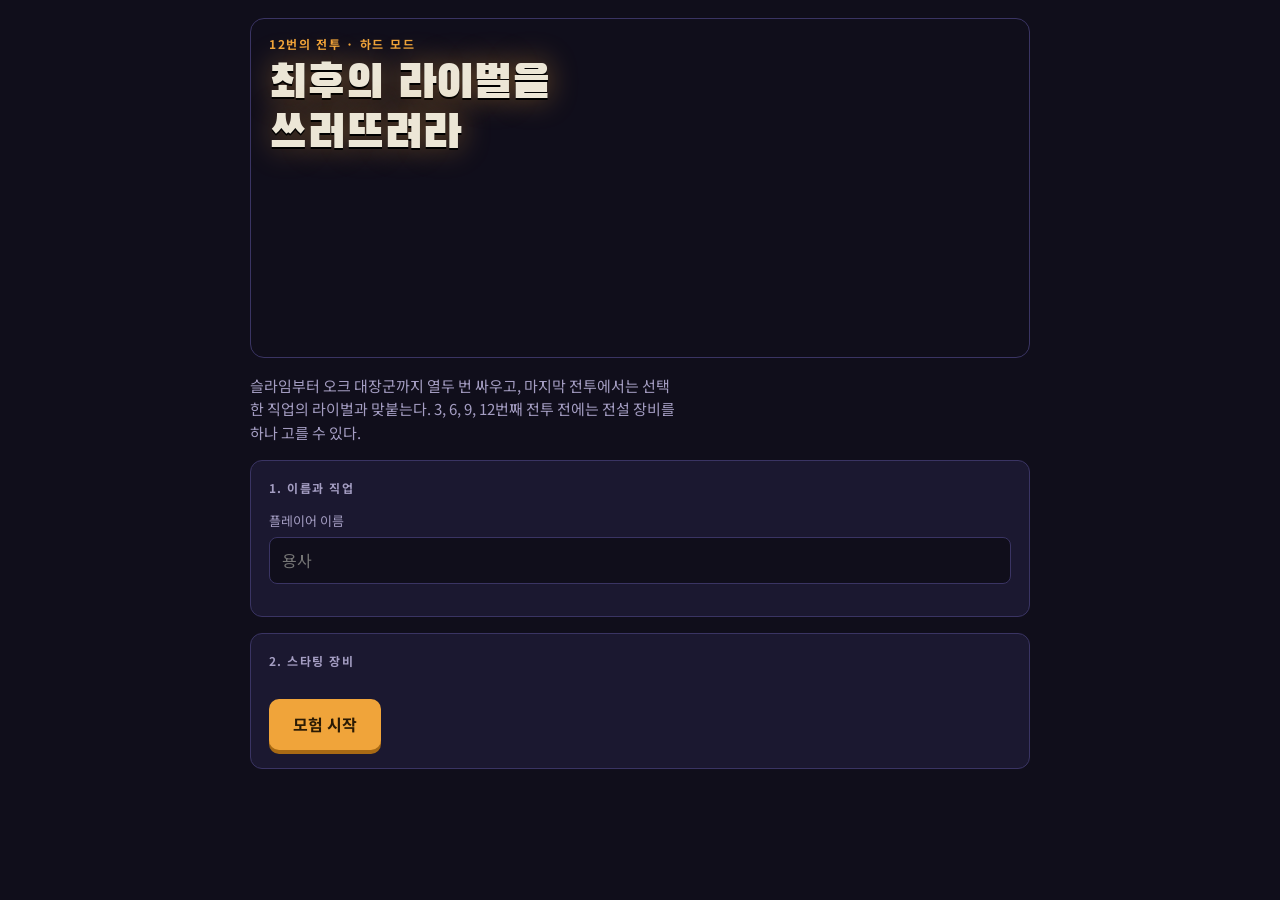
==== commit bc8116da: "Update hard mode RPG game" ====
--- a/docs/games/index.html
+++ b/docs/games/index.html
@@ -41,6 +41,8 @@
 .screen { display: flex; flex-direction: column; gap: 16px; }
 button { font: inherit; color: inherit; cursor: pointer; }
 button:focus-visible, .pick:focus-within, input:focus-visible { outline: 2px solid var(--ember); outline-offset: 2px; }
+.g-rpg, .g-mini { opacity: 0; } [data-gun="rpg"] .g-pistol, [data-gun="mini"] .g-pistol { opacity: 0; } [data-gun="rpg"] .g-rpg, [data-gun="mini"] .g-mini { opacity: 1; }
+.firing .bar { animation: gspin .07s linear infinite; } @keyframes gspin { to { stroke-dashoffset: -12; } }
 .y-blade { opacity: 0; transition: opacity .06s; } .y-hilt { transition: opacity .06s; } .drawn .y-blade { opacity: 1; } .drawn .y-hilt { opacity: 0; }
 .o { stroke: #0d0a16; stroke-width: 3; stroke-linejoin: round; stroke-linecap: round; }
 .art { display: block; width: 100%; height: auto; overflow: visible; filter: url(#shade) drop-shadow(0 5px 5px rgba(0,0,0,.38)); }
@@ -62,7 +64,7 @@
 @keyframes halo { 50% { transform: translateY(-4px); } }
 .blink { animation: blink 4.5s infinite; }
 @keyframes blink { 0%, 94%, 100% { transform: scaleY(1); } 97% { transform: scaleY(.1); } }
-@media (prefers-reduced-motion: reduce) { .bob, .sway, .pulse, .slimeb, .wing, .tail, .halo, .blink { animation: none; } }
+@media (prefers-reduced-motion: reduce) { html:not(.fullfx) :is(.bob, .sway, .pulse, .slimeb, .wing, .tail, .halo, .blink) { animation: none; } }
 
 /* ---------- 공통 패널 ---------- */
 .eyebrow { margin: 0 0 6px; font-size: 12px; letter-spacing: .14em; color: var(--ember); font-weight: 700; }
@@ -84,7 +86,7 @@
 .title-art .tt { position: absolute; left: 18px; right: 18px; top: 16px; z-index: 4; }
 .title-art .ttl-dragon { position: absolute; right: -4%; bottom: 10%; width: 62%; z-index: 1; opacity: .9; }
 .title-art .cast { position: absolute; left: 3%; right: 3%; bottom: 7%; z-index: 3; display: flex; gap: 1%; align-items: flex-end; }
-.title-art .cast > div { width: 13.2%; }
+.title-art .cast > div { width: 11.6%; }
 .title-art .tt .lead { text-shadow: 0 1px 6px #000; color: #d7d0ee; }
 
 /* ---------- 선택 카드 ---------- */
@@ -122,7 +124,8 @@
 .stage-in { position: absolute; inset: 0; }
 .bg { position: absolute; inset: 0; overflow: hidden; }
 .bg .sky { position: absolute; inset: 0; }
-.bg .cel { position: absolute; border-radius: 50%; transform: translate(-50%, -50%); }
+.bg .cel { position: absolute; border-radius: 50%; transform: translate(-50%, -50%); }
+
 .bg svg { position: absolute; inset: 0; width: 100%; height: 100%; }
 .bg .layer { transition: transform 0s; }
 .fog { position: absolute; left: -25%; right: -25%; bottom: 12%; height: 30%; background: radial-gradient(closest-side, rgba(255,255,255,.12), transparent); animation: fog 16s ease-in-out infinite alternate; pointer-events: none; }
@@ -229,7 +232,8 @@
 
 .title-art .ttl-dragon .art{transform:scaleX(-1)}
 
-</style>
+</style>
+
 <div id="app">
 
   <section id="screen-setup" class="screen">
@@ -261,8 +265,8 @@
 
   <section id="hud" class="hud" hidden>
     <div class="hud-row">
-      <span>전투 <b id="hud-turn">1</b> / 12 · 처치 <b id="hud-kills">0</b> · <span id="hud-area"></span></span>
-      <span class="hud-right"><span>🧪 포션 <b id="hud-potion">10</b></span><button class="mute" id="btn-mute" type="button" aria-pressed="true">🔊 소리</button></span>
+      <span id="hud-story">전투 <b id="hud-turn">1</b> / 12 · 처치 <b id="hud-kills">0</b> · <span id="hud-area"></span></span><span id="hud-free" hidden></span>
+      <span class="hud-right"><span>💰 <b id="hud-gold">0</b>G</span> <span>🧪 포션 <b id="hud-potion">10</b></span><button class="mute" id="btn-mute" type="button" aria-pressed="true">🔊 소리</button> <button class="mute" id="btn-fx" type="button" aria-pressed="false" hidden title="기기의 동작 줄이기 설정 때문에 이펙트가 간소화되어 있습니다">✨ 이펙트 최대</button></span>
     </div>
     <div class="track" id="track" aria-label="전투 진행"></div>
   </section>
@@ -300,7 +304,7 @@
       <button class="abtn ult" type="button" id="a-ult"><kbd>3</kbd><span id="i-ult"></span><b id="a-ult-name"></b><small id="a-ult-sub"></small></button>
       <button class="abtn" type="button" id="a-potion"><kbd>4</kbd><span id="i-potion"></span><b>힐링 포션</b><small id="a-potion-sub"></small></button>
     </div>
-    <div class="next" id="next-wrap" hidden><button class="btn" type="button" id="btn-next">다음 전투 ▶</button></div>
+    <div class="next" id="next-wrap" hidden><button class="btn" type="button" id="btn-next">다음 전투 ▶</button> <button class="btn" type="button" id="btn-leave" hidden>마을로 돌아가기</button></div>
     <div class="log" id="log" role="log" aria-live="off"></div>
   </section>
 
@@ -308,7 +312,25 @@
     <div class="result-art" id="result-art"><div class="bg" id="result-bg"></div><div id="result-sprite"></div></div>
     <h2 class="result-title" id="result-title"></h2>
     <div class="panel"><dl class="stats-list" id="result-stats"></dl></div>
-    <div><button class="btn" type="button" id="btn-restart">다시 도전</button></div>
+    <div><button class="btn" type="button" id="btn-hub" hidden>자유 모험 계속 ▶</button> <button class="btn" type="button" id="btn-restart">다시 도전</button></div>
+  </section>
+
+  <section id="screen-hub" class="screen" hidden>
+    <div><h2 id="hub-title">자유 모험 · 마을</h2><p class="lead" id="hub-sub"></p></div>
+    <div class="reward-stage" id="hub-stage"></div>
+    <div class="picks" id="hub-picks"></div>
+  </section>
+
+  <section id="screen-shop" class="screen" hidden>
+    <div><h2>상점</h2><p class="lead" id="shop-sub"></p></div>
+    <div class="picks" id="shop-picks"></div>
+    <div><button class="btn" type="button" id="btn-shop-back">마을로 돌아가기</button></div>
+  </section>
+
+  <section id="screen-raid" class="screen" hidden>
+    <div><h2>레이드</h2><p class="lead">강력한 보스에 도전하세요. 클리어할수록 다음 도전은 더 강해집니다.</p></div>
+    <div class="picks" id="raid-picks"></div>
+    <div><button class="btn" type="button" id="btn-raid-back">마을로 돌아가기</button></div>
   </section>
 </div>
 <canvas id="confetti"></canvas>
@@ -380,7 +402,8 @@
   healer() {
     return svg("0 0 200 220", `${SH(100, 44)}
 <g class="bob">
- <g class="sway" style="transform-origin:84px 98px"><path class="o" d="M84 98C66 128 62 176 66 200L100 196L104 102Z" fill="#cfe9dc"/></g>
+ <g class="sway" style="transfor
+m-origin:84px 98px"><path class="o" d="M84 98C66 128 62 176 66 200L100 196L104 102Z" fill="#cfe9dc"/></g>
  <path class="o" d="M80 70Q74 112 88 132L102 100Z" fill="#f1d27a"/>
  <path class="o" d="M76 100Q102 88 130 100L142 202Q102 212 62 202Z" fill="#f4f8f5"/>
  <path d="M84 108Q102 100 124 108L128 140Q102 148 82 140Z" fill="#fff" opacity=".6"/>
@@ -400,6 +423,34 @@
    <path class="o" d="M134 34Q142 24 150 30Q158 24 166 34Q158 40 150 44Q142 40 134 34Z" fill="#e8b84a"/>
    <path class="o" d="M150 22l10 14-10 16-10-16z" fill="#79e0b0"/><path d="M146 30l4-4 2 8z" fill="#fff" opacity=".7"/>
    <circle class="o" cx="150" cy="134" r="8" fill="#f6d5b6"/>
+ </g>
+</g>`);
+  },
+
+  gunner() {
+    return svg("0 0 200 220", `${SH(100, 46)}
+<g class="bob">
+ <path class="o" d="M80 100C66 130 62 170 66 192L98 190L104 104Z" fill="#2f3a2a"/>
+ <rect class="o" x="82" y="152" width="18" height="48" rx="7" fill="#2a2f38"/><rect class="o" x="104" y="152" width="18" height="48" rx="7" fill="#2a2f38"/>
+ <path class="o" d="M77 196h26q3 0 3 5v5H74v-5q0-5 3-5z" fill="#14161c"/><path class="o" d="M101 196h26q3 0 3 5v5h-32v-5q0-5 3-5z" fill="#14161c"/>
+ <path class="o" d="M72 100Q102 86 132 100L138 158Q103 170 66 158Z" fill="#46553a"/>
+ <path class="o" d="M82 104L104 96L124 104L128 150Q104 158 78 150Z" fill="#2c3626"/>
+ <rect class="o" x="86" y="128" width="12" height="14" rx="2" fill="#1f271b"/><rect class="o" x="108" y="128" width="12" height="14" rx="2" fill="#1f271b"/>
+ <path d="M82 102L126 152" stroke="#6a4a22" stroke-width="7" stroke-linecap="round"/>
+ <g fill="#ffd24a">${[0, 1, 2, 3, 4, 5].map((i) => `<circle cx="${86 + i * 7.6}" cy="${107 + i * 8.4}" r="2.4"/>`).join("")}</g>
+ <path d="M70 154Q103 166 136 154" stroke="#14161c" stroke-width="7" fill="none" stroke-linecap="round"/><rect x="99" y="157" width="8" height="7" rx="1.5" fill="#d9b25a"/>
+ <path class="o" d="M72 104Q62 128 68 150L82 148Q82 126 88 108Z" fill="#46553a"/><circle class="o" cx="75" cy="154" r="7" fill="#2a2a2a"/>
+ <circle class="o" cx="104" cy="72" r="22" fill="#f2d2b4"/>
+ <path d="M90 86Q104 100 120 86" stroke="#8a6a50" stroke-width="3" fill="none" stroke-linecap="round" opacity=".5"/>
+ <path class="o" d="M80 70Q82 44 104 42Q126 44 128 70Q112 62 80 70Z" fill="#1f241c"/><path class="o" d="M120 66h18l-3 7h-18z" fill="#1f241c"/>
+ <path class="o" d="M104 72h24v8q0 4-4 4h-16q-4 0-4-4z" fill="#111"/><path d="M108 75h7" stroke="#7ab8ff" stroke-width="2" stroke-linecap="round"/>
+ <path d="M110 92q6 3 12 0" stroke="#a5584f" stroke-width="2.4" fill="none" stroke-linecap="round"/>
+ <path class="o" d="M126 110L150 126L143 138L121 124Z" fill="#46553a"/>
+ <g class="weapon" data-base="none" style="transform-origin:150px 134px">
+   <g class="g-pistol"><rect class="o" x="150" y="118" width="34" height="11" rx="2" fill="#3a3f48"/><rect class="o" x="150" y="126" width="12" height="20" rx="3" fill="#2a2d33" transform="rotate(8 156 136)"/><rect x="178" y="119" width="3" height="3" fill="#111"/></g>
+   <g class="g-rpg"><rect class="o" x="86" y="104" width="104" height="14" rx="6" fill="#586a3c"/><path class="o" d="M190 102L214 111L190 120Z" fill="#8a2a1c"/><rect class="o" x="120" y="96" width="18" height="10" rx="2" fill="#2a2d33"/><rect class="o" x="86" y="106" width="8" height="10" fill="#3a3f48"/><rect class="o" x="144" y="118" width="8" height="16" rx="3" fill="#2a2d33"/></g>
+   <g class="g-mini"><rect class="o" x="146" y="120" width="26" height="24" rx="4" fill="#3a3f48"/><rect class="o" x="170" y="122" width="38" height="20" rx="3" fill="#2a2d33"/><path class="bar" d="M172 127H208M172 132H208M172 137H208" stroke="#8a8f99" stroke-width="3" stroke-dasharray="7 5"/><rect class="o" x="150" y="142" width="10" height="16" rx="3" fill="#1f1f1f"/><path d="M146 124Q120 120 100 128Q86 140 90 158" stroke="#d9b25a" stroke-width="6" fill="none" stroke-dasharray="4 3"/></g>
+   <circle class="o" cx="152" cy="134" r="8" fill="#f2d2b4"/>
  </g>
 </g>`);
   },
@@ -466,7 +517,8 @@
  <g class="sway" style="transform-origin:86px 100px"><path class="o" d="M86 100C66 128 58 168 62 192L100 190L108 104Z" fill="#101016"/></g>
  <rect class="o" x="82" y="154" width="18" height="46" rx="7" fill="#1d1d28"/><rect class="o" x="104" y="154" width="18" height="46" rx="7" fill="#1d1d28"/>
  <path class="o" d="M77 196h26q3 0 3 5v5H74v-5q0-5 3-5z" fill="#0b0b11"/><path class="o" d="M101 196h26q3 0 3 5v5h-32v-5q0-5 3-5z" fill="#0b0b11"/>
- <path class="o" d="M72 100Q102 86 132 100L138 158Q103 170 66 158Z" fill="#17171f"/>
+ <path class="o" d="M72
+ 100Q102 86 132 100L138 158Q103 170 66 158Z" fill="#17171f"/>
  <path d="M94 98L104 146L114 98Z" fill="#0b0b11"/><path d="M102 102h5l2 34l-4.5 5l-4.5-5z" fill="#34344a"/>
  <path class="o" d="M66 154h72l6 24H60z" fill="#17171f"/>
  <path d="M90 100L102 146L84 152L76 112Z" fill="#23232e"/><path d="M118 100L106 146L124 152L132 112Z" fill="#23232e"/>
@@ -574,7 +626,8 @@
  <path d="M70 112Q104 100 138 112L140 134Q104 142 68 134Z" fill="#fff" opacity=".1"/>
  <path d="M84 140Q104 148 124 140M86 154Q104 162 122 154" stroke="${dk}" stroke-width="3" fill="none" stroke-linecap="round"/>`;
     if (v === "base") s += `<path d="M64 108L142 172" stroke="#3a2417" stroke-width="9" stroke-linecap="round"/><path class="o" d="M70 160h68l8 32H62z" fill="#6b4a2c"/>`;
-    if (v === "captain") s += `<path class="o" d="M62 108Q104 92 146 108L150 160Q104 174 58 160Z" fill="#8a94a6"/><path d="M72 114Q104 104 136 114L138 134Q104 142 70 134Z" fill="#dfe6f2" opacity=".35"/><circle cx="76" cy="124" r="3" fill="#3a4152"/><circle cx="132" cy="124" r="3" fill="#3a4152"/><path class="o" d="M70 160h68l8 32H62z" fill="#6b4a2c"/>`;
+    if (v === "captain") s += `<path class="o" d="M62 108Q104 92 146 108L150 160Q104 174 58 160Z" fill="#8a94a6"/><path d="M72 114Q104 104 136 114L138 134Q104 142 70 134Z" fill="#dfe6f2" opacity=".35"/><circle cx="76" cy="124" r="3" fill="#3a4152"/>
+<circle cx="132" cy="124" r="3" fill="#3a4152"/><path class="o" d="M70 160h68l8 32H62z" fill="#6b4a2c"/>`;
     if (v === "berserker") s += `<path d="M74 118l24 14M78 134l24 14M122 116l-20 16" stroke="#c4202a" stroke-width="5" stroke-linecap="round"/><path d="M118 142l10 10M112 148l10 10" stroke="#f3d9c0" stroke-width="2" opacity=".8" stroke-linecap="round"/><path class="o" d="M70 160h68l8 32H62z" fill="#6b1f24"/><circle class="o" cx="104" cy="170" r="7" fill="#f4efe0"/>`;
     if (v === "general") s += `<path class="o" d="M60 108Q104 90 148 108L154 164Q104 180 54 164Z" fill="#2c2a36"/><path d="M70 118Q104 106 138 118M72 140Q104 150 136 140" stroke="#e8b84a" stroke-width="3" fill="none"/><circle class="o" cx="104" cy="132" r="10" fill="#e8b84a"/><path class="o" d="M70 160h68l8 32H62z" fill="#4a0c14"/>`;
     // back arm / shield
@@ -649,7 +702,8 @@
 
 /* ---------- 유틸 ---------- */
 const $ = (s) => document.querySelector(s);
-const RM = window.matchMedia("(prefers-reduced-motion: reduce)").matches;
+let RM = window.matchMedia("(prefers-reduced-motion: 
+reduce)").matches;
 const wait = (ms) => new Promise((r) => setTimeout(r, RM ? ms * 0.4 : ms));
 const rnd = (a, b) => a + Math.random() * (b - a);
 const esc = (s) => String(s).replace(/[&<>"]/g, (c) => ({ "&": "&amp;", "<": "&lt;", ">": "&gt;", '"': "&quot;" }[c]));
@@ -680,18 +734,53 @@
     const g = c.createGain(); g.gain.value = o.v == null ? 0.2 : o.v;
     s.connect(f); f.connect(g); g.connect(c.destination); s.start(c.currentTime + (o.d || 0));
   }
+  const J = (v) => v * (0.93 + Math.random() * 0.14);
+  const pick = (...f) => () => f[(Math.random() * f.length) | 0]();
   const arp = (notes, step, type, v) => notes.forEach((f, i) => tone({ f, t: 0.22, d: i * step, type: type || "triangle", v: v || 0.1 }));
   return {
     unlock: ac,
     get on() { return on; }, set on(v) { on = v; },
     ui: () => tone({ f: 520, f2: 760, t: 0.08, type: "square", v: 0.05 }),
-    whoosh: () => noise({ t: 0.18, fc: 1200, q: 0.5, v: 0.14, curve: 0.8 }),
-    slash: () => { noise({ t: 0.16, fc: 4200, q: 0.6, v: 0.2 }); tone({ f: 900, f2: 300, t: 0.12, type: "sawtooth", v: 0.05 }); },
-    hit: () => { noise({ t: 0.12, fc: 900, q: 0.7, v: 0.3 }); tone({ f: 160, f2: 55, t: 0.14, type: "square", v: 0.14 }); },
-    bighit: () => { noise({ t: 0.3, fc: 500, q: 0.6, v: 0.4 }); tone({ f: 110, f2: 38, t: 0.32, type: "sawtooth", v: 0.22 }); },
-    magic: () => { tone({ f: 380, f2: 1100, t: 0.3, type: "sine", v: 0.1 }); tone({ f: 760, f2: 1500, t: 0.3, type: "triangle", v: 0.05, d: 0.04 }); },
-    fire: () => { noise({ t: 0.9, fc: 700, q: 0.4, v: 0.3, curve: 0.5 }); tone({ f: 90, f2: 60, t: 0.9, type: "sawtooth", v: 0.1 }); },
-    boom: () => { noise({ t: 0.7, fc: 300, q: 0.5, v: 0.5, curve: 1 }); tone({ f: 90, f2: 28, t: 0.7, type: "sine", v: 0.35 }); },
+    whoosh: pick(
+      () => noise({ t: 0.18, fc: J(1200), q: 0.5, v: 0.14, curve: 0.8 }),
+      () => noise({ t: 0.22, fc: J(2200), q: 0.7, v: 0.12, curve: 0.6, type: "highpass" }),
+      () => { noise({ t: 0.14, fc: J(900), q: 0.4, v: 0.14 }); tone({ f: J(300), f2: J(700), t: 0.14, type: "sine", v: 0.04 }); }),
+    slash: pick(
+      () => { noise({ t: 0.16, fc: J(4200), q: 0.6, v: 0.2 }); tone({ f: J(900), f2: 300, t: 0.12, type: "sawtooth", v: 0.05 }); },
+      () => { noise({ t: 0.12, fc: J(6000), q: 1.2, v: 0.16 }); tone({ f: J(1500), f2: 500, t: 0.1, type: "triangle", v: 0.06 }); },
+      () => { noise({ t: 0.2, fc: J(2500), q: 0.5, v: 0.22, curve: 1 }); tone({ f: J(700), f2: 180, t: 0.16, type: "sawtooth", v: 0.05 }); },
+      () => { noise({ t: 0.08, fc: J(5000), q: 0.8, v: 0.16 }); noise({ t: 0.1, fc: J(3500), q: 0.8, v: 0.16, d: 0.07 }); tone({ f: J(1100), f2: 400, t: 0.1, type: "square", v: 0.03 }); }),
+    hit: pick(
+      () => { noise({ t: 0.12, fc: J(900), q: 0.7, v: 0.3 }); tone({ f: J(160), f2: 55, t: 0.14, type: "square", v: 0.14 }); },
+      () => { noise({ t: 0.08, fc: J(1800), q: 1, v: 0.28 }); tone({ f: J(220), f2: 80, t: 0.1, type: "triangle", v: 0.16 }); },
+      () => { noise({ t: 0.16, fc: J(500), q: 0.6, v: 0.34 }); tone({ f: J(120), f2: 45, t: 0.18, type: "sine", v: 0.22 }); },
+      () => { noise({ t: 0.1, fc: J(1300), q: 0.5, v: 0.3, type: "lowpass" }); tone({ f: J(190), f2: 70, t: 0.12, type: "sawtooth", v: 0.12 }); }),
+    bighit: pick(
+      () => { noise({ t: 0.3, fc: 500, q: 0.6, v: 0.4 }); tone({ f: J(110), f2: 38, t: 0.32, type: "sawtooth", v: 0.22 }); },
+      () => { noise({ t: 0.26, fc: J(700), q: 0.8, v: 0.4 }); tone({ f: J(95), f2: 30, t: 0.34, type: "sine", v: 0.3 }); noise({ t: 0.12, fc: J(3000), q: 1, v: 0.18, d: 0.02 }); },
+      () => { noise({ t: 0.34, fc: J(400), q: 0.5, v: 0.42, curve: 0.9 }); tone({ f: J(140), f2: 36, t: 0.36, type: "square", v: 0.18 }); }),
+    magic: pick(
+      () => { tone({ f: 380, f2: 1100, t: 0.3, type: "sine", v: 0.1 }); tone({ f: 760, f2: 1500, t: 0.3, type: "triangle", v: 0.05, d: 0.04 }); },
+      () => { tone({ f: J(900), f2: J(1800), t: 0.22, type: "triangle", v: 0.08 }); tone({ f: J(1350), f2: J(2200), t: 0.22, type: "sine", v: 0.05, d: 0.05 }); },
+      () => { [0, 1, 2].forEach((i) => tone({ f: J(700 + i * 260), t: 0.14, d: i * 0.045, type: "sine", v: 0.07 })); },
+      () => { tone({ f: J(220), f2: J(880), t: 0.34, type: "sawtooth", v: 0.05 }); noise({ t: 0.3, fc: J(2500), q: 1, v: 0.06 }); }),
+    fire: pick(
+      () => { noise({ t: 0.9, fc: 700, q: 0.4, v: 0.3, curve: 0.5 }); tone({ f: 90, f2: 60, t: 0.9, type: "sawtooth", v: 0.1 }); },
+      () => { noise({ t: 0.8, fc: J(900), q: 0.5, v: 0.28, curve: 0.6 }); tone({ f: J(130), f2: 70, t: 0.8, type: "square", v: 0.07 }); }),
+    boom: pick(
+      () => { noise({ t: 0.7, fc: 300, q: 0.5, v: 0.5, curve: 1 }); tone({ f: 90, f2: 28, t: 0.7, type: "sine", v: 0.35 }); },
+      () => { noise({ t: 0.8, fc: J(240), q: 0.5, v: 0.5, curve: 1.2 }); tone({ f: J(70), f2: 24, t: 0.8, type: "sine", v: 0.4 }); noise({ t: 0.2, fc: J(2200), q: 0.7, v: 0.2 }); }),
+    zap: () => { noise({ t: 0.18, fc: J(5500), q: 1.4, v: 0.22, curve: 0.5 }); tone({ f: J(1800), f2: J(300), t: 0.2, type: "sawtooth", v: 0.07 }); tone({ f: J(2400), f2: J(500), t: 0.12, type: "square", v: 0.04, d: 0.03 }); },
+    beam: () => { tone({ f: J(300), f2: J(900), t: 0.6, type: "sawtooth", v: 0.08 }); noise({ t: 0.6, fc: J(1800), q: 0.7, v: 0.12, curve: 0.4 }); },
+    whip: () => { noise({ t: 0.1, fc: J(6500), q: 1.5, v: 0.24, curve: 0.4 }); tone({ f: J(2000), f2: 400, t: 0.08, type: "square", v: 0.05 }); noise({ t: 0.25, fc: J(900), q: 0.5, v: 0.2, d: 0.08 }); },
+    shot: pick(
+      () => { noise({ t: 0.09, fc: J(2600), q: 0.8, v: 0.34 }); tone({ f: J(220), f2: 60, t: 0.1, type: "square", v: 0.16 }); },
+      () => { noise({ t: 0.12, fc: J(1800), q: 0.6, v: 0.38 }); tone({ f: J(160), f2: 50, t: 0.14, type: "sawtooth", v: 0.14 }); },
+      () => { noise({ t: 0.07, fc: J(3400), q: 1, v: 0.32 }); noise({ t: 0.2, fc: J(500), q: 0.5, v: 0.14, d: 0.03 }); tone({ f: J(300), f2: 80, t: 0.08, type: "square", v: 0.12 }); }),
+    rocket: () => { noise({ t: 0.5, fc: J(1500), q: 0.5, v: 0.3, curve: 0.5 }); tone({ f: J(120), f2: J(500), t: 0.5, type: "sawtooth", v: 0.1 }); },
+    mg: () => { noise({ t: 0.04, fc: J(3000), q: 1.2, v: 0.2 }); tone({ f: J(180), f2: 90, t: 0.05, type: "square", v: 0.08 }); },
+    mgspin: () => { tone({ f: 80, f2: 420, t: 0.55, type: "sawtooth", v: 0.07 }); },
+    clash: (k) => { tone({ f: 220 + k * 500, f2: 330 + k * 700, t: 0.06, type: "square", v: 0.05 }); },
     roar: () => { tone({ f: 120, f2: 55, t: 0.9, type: "sawtooth", v: 0.2 }); noise({ t: 0.9, fc: 400, q: 0.5, v: 0.22, curve: 0.6 }); },
     heal: () => arp([523, 659, 784, 1047], 0.07, "sine", 0.1),
     buff: () => arp([392, 523, 659], 0.06, "triangle", 0.09),
@@ -748,7 +837,8 @@
     ctx2.globalCompositeOperation = "lighter";
     // ambient
     if (ambient && !RM) {
-      for (const a of A) {
+      for (const a o
+f A) {
         a.ph += 0.03 * k; a.x += (a.vx + (ambient.rise ? Math.sin(a.ph) * 0.3 : 0)) * k; a.y += a.vy * k;
         if (a.y < -12 || a.y > ch + 14 || a.x < -10 || a.x > cw + 10) Object.assign(a, spawnAmb(false));
         const al = ambient.rise ? 0.55 : 0.25 + 0.55 * (0.5 + 0.5 * Math.sin(a.ph * 1.6));
@@ -815,7 +905,7 @@
   anim(el, [{ opacity: 0, clipPath: "inset(0 100% 0 0)" }, { opacity: 1, clipPath: "inset(0 0 0 0)", offset: 0.35 }, { opacity: 0, clipPath: "inset(0 0 0 0)" }], { duration: o.ms || 340, easing: "ease-out" }).then(() => el.remove());
 }
 function boltFx(x, y, o) {
-  o = o || {}; const H = Math.max(120, y), N = 9, W = 200, thin = !!o.thin, pts = [];
+  sfx.zap(); o = o || {}; const H = Math.max(120, y), N = 9, W = 200, thin = !!o.thin, pts = [];
   for (let i = 0; i <= N; i++) pts.push([W / 2 + (i === N ? 0 : (i ? (Math.random() - 0.5) * (thin ? 44 : 64) : 0)), (H * i) / N]);
   const path = pts.map((q, i) => (i ? "L" : "M") + q[0].toFixed(1) + " " + q[1].toFixed(1)).join("");
   let br = "";
@@ -879,7 +969,8 @@
 function rng(seed) { return function () { seed |= 0; seed = (seed + 0x6D2B79F5) | 0; let t = Math.imul(seed ^ (seed >>> 15), 1 | seed); t = (t + Math.imul(t ^ (t >>> 7), 61 | t)) ^ t; return ((t ^ (t >>> 14)) >>> 0) / 4294967296; }; }
 const THEMES = [
   { name: "달빛 숲", top: "#08121f", bot: "#25525c", cel: "#eaf4ff", cx: 0.76, cy: 0.2, cr: 30, glow: "rgba(170,215,255,.4)", far: "#143a45", mid: "#0f2d36", near: "#07161c", ground: "#0b1d1e", edge: "#3b8a68", kind: "pine", stars: 46, amb: { c: "#d6ff8a", n: 28, rise: false }, banner: "#9fe8c4" },
-  { name: "고대 유적", top: "#150e2d", bot: "#4a3478", cel: "#f1e4ff", cx: 0.22, cy: 0.22, cr: 26, glow: "rgba(200,170,255,.4)", far: "#2d2255", mid: "#211a46", near: "#120d29", ground: "#17112e", edge: "#8a6ad8", kind: "pillar", stars: 36, amb: { c: "#b79cff", n: 24, rise: true }, banner: "#c6b0ff" },
+  { name: "고대 유적", top: "#150e2d", bot: "#4a3478", cel: "#f1e4ff", cx: 0.22, cy: 0.22, cr: 26, glow: "rgba(200,170,255,.4)", far: "#2d2255", mid: "#211a46", near: "#120d29", ground: "#17112e", edge: "#8a6ad8", kind: "pillar", stars: 36, amb: { c: "#b79cff", n: 24, rise: true }, ban
+ner: "#c6b0ff" },
   { name: "오크 요새", top: "#260c10", bot: "#74291f", cel: "#ff9a52", cx: 0.5, cy: 0.34, cr: 56, glow: "rgba(255,120,60,.45)", far: "#3e171a", mid: "#2d1013", near: "#190809", ground: "#1f0d0d", edge: "#c8583a", kind: "spike", stars: 0, amb: { c: "#ff9a4a", n: 34, rise: true }, banner: "#ffab70" },
   { name: "용의 둥지", top: "#170404", bot: "#85200f", cel: "#ffb869", cx: 0.5, cy: 0.42, cr: 78, glow: "rgba(255,110,40,.5)", far: "#2c0a08", mid: "#1f0705", near: "#0e0303", ground: "#1b0805", edge: "#ff6a28", kind: "stalag", stars: 0, lava: true, amb: { c: "#ff7a2a", n: 52, rise: true }, banner: "#ff8a5a" },
 ];
@@ -928,6 +1019,7 @@
 
 /* ---------- 캐릭터 클래스 (Python 원본 로직) ---------- */
 const GROWTH = {
+  gunner: { hp: 32, atk: 8, def: 4 },
   archmage: { hp: 32, atk: 8, def: 4 },
   warrior: { hp: 40, atk: 7, def: 5 },
   wizard: { hp: 30, atk: 9, def: 3 },
@@ -960,6 +1052,14 @@
     log(`⚔️ ${this.name}이(가) ${o.name}을(를) 공격!`, "act");
     o.takeDamage(this.atk);
   }
+  refill() {
+    this._hp = this.maxHp;
+    if ("mana" in this) this.mana = this.resource().max;
+    if ("spirit" in this) this.spirit = 60;
+    if ("rage" in this) this.rage = 0;
+    if ("ward" in this) this.ward = 0;
+    if ("horcrux" in this) this.horcrux = true;
+  }
   gainExp(n) {
     this.exp += n;
     log(`${this.name}이(가) 경험치 ${n}를 획득! (총 경험치: ${this.exp})`, "good");
@@ -1018,8 +1118,30 @@
     this.mana -= 50; this.heal(this.maxHp); this.atk += 15;
     log(`✨ HP가 완전히 회복되고, 공격력이 +15 증가합니다! (현재 HP: ${this.hp} | 공격력: ${this.atk})`, "good");
   }
-  resource() { return { label: "마나", v: this.mana, max: 80, cls: "mana" }; }
+  reso
+urce() { return { label: "마나", v: this.mana, max: 80, cls: "mana" }; }
   names() { return { sp: "치유", spSub: "마나 30 · HP +40", ul: "신의 은총", ulSub: "마나 50 · HP 완쾌, 공격 +15", atkSub: "빛의 화살 · 마나 +15" }; }
+}
+class Gunner extends Character {
+  constructor(n) { super(n, 120, 36, 11); this.ammo = 60; this.kind = "총잡이"; this.key = "gunner"; }
+  reload(n) { const b = this.ammo; this.ammo = Math.min(100, this.ammo + n); log(`🔄 탄약 장전! +${this.ammo - b} (현재 탄약: ${this.ammo}/100)`, "good"); }
+  attack(o) {
+    log(`🔫 ${this.name}이(가) ${o.name}에게 [권총 속사]! 탕! 탕!`, "act");
+    o.takeDamage(this.atk); this.reload(20);
+  }
+  canSpecial() { return this.ammo >= 40; }
+  special(o) {
+    log(`🚀 ${this.name}의 [RPG 발사]!! 로켓이 날아갑니다!`, "act");
+    this.ammo -= 40; o.takeDamage(Math.floor(this.atk * 3.6), { big: true });
+  }
+  canUltimate() { return this.ammo >= 70; }
+  ultimate(o) {
+    log(`🔫🔥 ${this.name}의 궁극기! [미니건 난사]!! 탄환의 폭풍이 몰아칩니다! 🔥🔫`, "act");
+    this.ammo -= 70; log("💥 관통탄이 방어를 무시하고 연속으로 꽂힙니다! (6연타, 방어 무시)", "good");
+    for (let i = 0; i < 6; i++) { if (!o.alive) break; o.takeDamage(Math.floor(this.atk * 1.6) + o.def, { big: true }); }
+  }
+  resource() { return { label: "탄약 🔫", v: this.ammo, max: 100, cls: "rage" }; }
+  names() { return { sp: "RPG 발사", spSub: "탄약 40 · ×3.6 폭발", ul: "미니건 난사", ulSub: "탄약 70 · 6연타 관통 · 총 ×9.6", atkSub: "권총 · 탄약 +20" }; }
 }
 class Archmage extends Character {
   constructor(n) { super(n, 130, 34, 12); this.mana = 120; this.ward = 0; this.kind = "대마법사"; this.key = "archmage"; }
@@ -1152,6 +1274,7 @@
   "orc-berserker": { heal: { hp: 0.6, pct: 0.2, cd: 3 } },
   "orc-general": { heal: { hp: 0.7, pct: 0.2, cd: 3 }, guard: { chance: 0.3, red: 0.55 } },
   dragon: { heal: { hp: 0.5, pct: 0.12, cd: 4, max: 3 }, dodge: 0.3 },
+  gunner: { guard: { chance: 0.25, red: 0.5 }, dodge: 0.2 },
   archmage: { heal: { hp: 0.5, pct: 0.15, cd: 3, max: 2 }, guard: { chance: 0.25, red: 0.5 } },
   warrior: { guard: { chance: 0.3, red: 0.5 } },
   wizard: { heal: { hp: 0.5, pct: 0.12, cd: 4, max: 2 }, dodge: 0.2 },
@@ -1171,7 +1294,8 @@
     const pool = list.slice(0, Math.min(difficulty, list.length));
     return new Monster(...pool[Math.floor(Math.random() * pool.length)]);
   }
-  minHit(p) { return Math.floor(p.maxHp * (this.boss ? 0.03 : 0.015)); }
+  minHit(p) { return Math.floor(p.maxHp * (t
+his.boss ? 0.03 : 0.015)); }
   attack(o) {
     if (this.ultNow) {
       this.ultNow = false; const U = MON_ULT[this.sprite], raw = Math.floor(this.atk * 2.2 * (1 + Math.max(0, this.turns - 6) * 0.1));
@@ -1276,6 +1400,7 @@
   yeon: { kind: "구미호 신", col: "#6ec8ff", at: "발도", sp: "여우구슬", ul: "천뢰염참", sword: true },
   hero: { kind: "영웅", col: "#ffd36a", at: "성검 일격", sp: "영웅의 일격", ul: "성검의 심판", sword: true },
   archmage: { kind: "대마법사", col: "#ffb347", at: "엘더 완드 광선", sp: "불꽃의 채찍", ul: "엑스펠리아르무스" },
+  gunner: { kind: "총잡이", col: "#ffd24a", at: "권총 속사", sp: "RPG 발사", ul: "미니건 난사" },
 };
 let rivalKey = "darkwizard";
 const rivalName = () => `라이벌 ${RIVAL[rivalKey].kind}`;
@@ -1337,7 +1462,8 @@
   const a = w.animate([{ transform: cur }, { transform: tf }], { duration: RM ? ms * 0.4 : ms, easing: "ease-out", fill: "forwards" });
   await a.finished.catch(() => {}); w.style.transform = tf; a.cancel();
 }
-const weaponBase = (side, ms) => { const w = weaponEl(side); return w ? weaponTo(side, w.dataset.base || "none", ms) : Promise.resolve(); };
+const weaponBase = (side, ms) => { const w = weaponEl(side); return w ? weaponTo(side, w.dataset.base || "none", ms) 
+: Promise.resolve(); };
 const SW = {
   chop: { wind: "rotate(-75deg)", hit: "rotate(62deg)" },
   stab: { wind: "translate(-12px,2px) rotate(-5deg)", hit: "translate(28px,-4px) rotate(18deg)" },
@@ -1492,7 +1618,8 @@
     },
     async special(apply) {
       await weaponTo("p", "rotate(-12deg)", 200);
-      const me = pt("p", 0.5, 0.55); ringFx(me.x, me.y, "#7dffb0", 150, 640); sparkles("p", ["#7dffb0", "#d8ffe8", "#fff"], 800); sfx.heal();
+      const me = pt("p", 0.5, 0.55); ringFx(me.x, me.y, "#7dffb0", 150, 640); sparkl
+es("p", ["#7dffb0", "#d8ffe8", "#fff"], 800); sfx.heal();
       await wait(380); apply(); await flush(); await wait(250); await weaponBase("p", 200);
     },
     async ultimate(apply) {
@@ -1508,6 +1635,47 @@
       await wait(320); apply(); await flush();
       sparkles("p", ["#ffe27a", "#fff", "#7dffb0"], 1100);
       await wait(700); await weaponBase("p", 200);
+    },
+  },
+  gunner: {
+    async attack(apply) {
+      setGun("pistol"); const to = target("p");
+      for (let k = 0; k < 2; k++) {
+        const m = pt("p", 0.93, 0.56); sfx.shot(); muzzleFx(m); casing(m);
+        tracerFx(m, { x: to.x + rnd(-10, 10), y: to.y + rnd(-14, 14) }, "#ffe27a");
+        await weaponTo("p", "rotate(-9deg)", 55); weaponTo("p", "none", 70); await wait(k ? 120 : 100);
+      }
+      burst(to.x, to.y, { n: 16, color: ["#ffe27a", "#fff", "#ff9a2a"], speed: 5, life: 280 });
+      apply(); await flush(); await weaponBase("p", 150);
+    },
+    async special(apply) {
+      setGun("rpg");
+      await Promise.all([weaponTo("p", "rotate(-10deg)", 260), moveTo("p", -6, 0, 200, "ease-out")]);
+      await wait(260);
+      const mz = pt("p", 1.07, 0.5), rear = pt("p", 0.42, 0.5), to = target("p");
+      sfx.rocket(); burst(rear.x, rear.y, { n: 36, color: ["#fff", "#ffb347", "#bbb"], speed: 7, life: 640, angle: Math.PI, spread: 1.3 });
+      muzzleFx(mz); shake(8, 300); await weaponTo("p", "rotate(-17deg)", 70);
+      await rocketFx(mz, to, 520);
+      explosionFx(to.x, to.y); ringFx(to.x, feet("m").y - 10, "#ff9a2a", 240, 640); flash("#ff8a2a", 0.55, 380); shake(20, 560); sfx.boom();
+      apply(); await flush();
+      moveTo("m", 46, -14, 180, "ease-out").then(() => moveTo("m", 0, 0, 360, "ease-in-out"));
+      await wait(320); await Promise.all([moveTo("p", 0, 0, 240, "ease-in-out"), weaponBase("p", 240)]); setGun("pistol");
+    },
+    async ultimate(apply) {
+      setGun("mini"); aura("p", "#ffd24a", 900); sfx.roar();
+      await weaponTo("p", "rotate(-4deg)", 240);
+      const gf = F.p.flash, to = target("p"); gf.classList.add("firing"); sfx.mgspin();
+      await wait(520);
+      let n = 0;
+      const iv = setInterval(() => {
+        const m = pt("p", 1.04, 0.6); n++;
+        muzzleFx(m, true); casing(m); tracerFx(m, { x: to.x + rnd(-26, 26), y: to.y + rnd(-34, 30) }, "#ffe27a");
+        burst(to.x + rnd(-28, 28), to.y + rnd(-34, 30), { n: 4, color: ["#ffe27a", "#fff", "#ff9a2a"], speed: 5, life: 240 });
+        if (n % 2 === 0) shake(3, 90); sfx.mg();
+      }, 45);
+      await wait(900); apply(); await flush(); await wait(700);
+      clearInterval(iv); gf.classList.remove("firing");
+      await wait(200); await weaponBase("p", 240); setGun("pistol");
     },
   },
   archmage: {
@@ -1619,7 +1787,8 @@
       await wait(330);
       const wEl = weaponEl("p"); wEl.style.filter = "drop-shadow(0 0 7px #ff7a1a) drop-shadow(0 0 16px #ff4a0a)";
       sfx.fire(); ringFx(tip.x, tip.y, "#ff7a1a", 120, 520);
-      const flame = setInterval(() => { for (const u of [0.25, 0.5, 0.75, 1]) { const q = bladePt(u); burst(q.x, q.y, { n: 3, color: ["#ff4a0a", "#ff9a2a", "#ffe27a"], speed: 2, size: 5, life: 480, grav: -0.05 }); } }, 40);
+      const flame = setInterval(() => { for (const u of [0.25, 0.5, 0.75, 1]) { const q = bladePt(u); burst(q.x, q.y, { n: 3, color: ["#ff4a0a", "#ff9a2a", "#ffe27
+a"], speed: 2, size: 5, life: 480, grav: -0.05 }); } }, 40);
       await wait(560);
       const dx = reach("p", 0.25);
       await Promise.all([moveTo("p", dx, 6, 180, "cubic-bezier(.5,0,1,.5)"), weaponTo("p", "rotate(86deg)", 180)]);
@@ -1722,6 +1891,10 @@
     boltFx(to.x, to.y, { thin: true }); await wait(320); boltFx(to.x, to.y);
     burst(to.x, to.y, { n: 100, color: ["#fff", "#a8e4ff", "#ffe66a"], speed: 10, size: 5, life: 800 });
     flash("#fff", 0.9, 360); shake(22, 600); sfx.boom(); apply(); await flush();
+  } else if (m.key === "gunner") {
+    const mz = pt("m", -0.04, 0.6); let n = 0;
+    const iv = setInterval(() => { n++; muzzleFx(mz, true); casing(mz); tracerFx(mz, { x: to.x + rnd(-20, 20), y: to.y + rnd(-30, 30) }, col); if (n % 2 === 0) shake(3, 90); sfx.mg(); }, 45);
+    await wait(1000); apply(); await flush(); await wait(500); clearInterval(iv);
   } else if (m.key === "archmage") {
     flash("#1a0202", 0.55, 1000); await charge(from, "#ff3a3a", 520); sfx.fire();
     const bm = beamFx(from, to, "#ff3a3a", 760); await wait(280);
@@ -1770,7 +1943,8 @@
   }
 }
 async function dragonClaw(apply) {
-  await Promise.all([moveTo("m", 12, -26, 240, "ease-out"), anim(F.m.flash, [{ transform: "none" }, { transform: "scale(1.05)" }], { duration: 240, fill: "forwards" })]);
+  await Promise.all([move
+To("m", 12, -26, 240, "ease-out"), anim(F.m.flash, [{ transform: "none" }, { transform: "scale(1.05)" }], { duration: 240, fill: "forwards" })]);
   F.m.flash.getAnimations().forEach((a) => a.cancel());
   dust("m"); sfx.roar();
   const dx = reach("m", 0.16);
@@ -1818,7 +1992,17 @@
   const lg = $("#log"); lg.appendChild(p); lg.scrollTop = lg.scrollHeight;
   if (cls !== "dmg") $("#caption").textContent = text;
 }
+let lvBusy = false, lvSkip = false, lvResolve = null, lvHintEl = null;
+function lvHint(on) {
+  if (on && !lvHintEl) {
+    lvHintEl = fxEl("position:absolute;left:50%;bottom:62px;transform:translateX(-50%);padding:4px 14px;border-radius:999px;background:rgba(0,0,0,.6);color:#ffe27a;font-size:12px;font-weight:700;letter-spacing:.04em;z-index:80;pointer-events:none;white-space:nowrap", stage);
+    lvHintEl.textContent = "⏎ Enter · 레벨업 연출 건너뛰기";
+  } else if (!on && lvHintEl) { lvHintEl.remove(); lvHintEl = null; }
+}
 async function flush(fast) {
+  try { await flushInner(fast); } finally { lvSkip = false; lvBusy = false; lvResolve = null; lvHint(false); }
+}
+async function flushInner(fast) {
   while (Q.length) {
     const e = Q.shift();
     if (e.t === "log") { addLog(e.text, e.cls); if (!fast && e.cls === "act") await wait(50); }
@@ -1853,9 +2037,12 @@
 async function levelFx() {
   const c = pt("p", 0.5, 0.5);
   view.p.hp = player.hp; view.p.maxHp = player.maxHp; updatePlates();
+  if (lvSkip) return;
+  lvBusy = true; lvHint(true);
   ringFx(c.x, c.y, "#ffe27a", 220, 700); burst(c.x, c.y, { n: 40, color: ["#ffe27a", "#fff", "#f0a43a"], speed: 5, life: 800, grav: -0.02 });
   floatNum(c.x, c.y - 30, "LEVEL UP", "lvl"); sparkles("p", ["#ffe27a", "#fff"], 900); sfx.level();
-  await wait(700);
+  await new Promise((r) => { lvResolve = r; setTimeout(r, RM ? 280 : 700); });
+  lvResolve = null;
 }
 
 /* ---------- 플레이트 / HUD ---------- */
@@ -1893,7 +2080,14 @@
   }
 }
 function renderHud() {
-  $("#hud-turn").textContent = Math.min(turn, TOTAL); $("#hud-kills").textContent = defeated; $("#hud-potion").textContent = potions;
+  $("#hud-gold").textContent = gold; $("#hud-potion").textContent = potions;
+  const free = mode !== "story";
+  $("#hud-story").hidden = free; $("#hud-free").hidden = !free; $("#track").hidden = free;
+  if (free) {
+    $("#hud-free").innerHTML = mode === "tower" ? `🗼 무한의 탑 <b>${towerFloor}</b>층 · 최고 <b>${towerBest}</b>층` : mode === "raid" ? `⚔️ 레이드 · ${raidId === "dragon" ? "파멸의 절멸룡" : "라이벌"} (${raidTier[raidId]}회 클리어)` : "🏘 자유 모험 · 마을";
+    return;
+  }
+  $("#hud-turn").textContent = Math.min(turn, TOTAL); $("#hud-kills").textContent = defeated;
   const area = THEMES[Math.min(3, Math.floor((Math.min(turn, TOTAL) - 1) / 3))];
   $("#hud-area").textContent = area.name;
   [...$("#track").children].forEach((p, i) => { p.classList.toggle("done", i + 1 < turn); p.classList.toggle("now", i + 1 === turn); });
@@ -1918,8 +2112,9 @@
   const live = !busy && monster && monster.alive && player.alive, n = player.names();
   $("#a-attack-sub").textContent = n.atkSub;
   $("#a-special-name").textContent = n.sp; $("#a-special-sub").textContent = n.spSub;
-  $("#a-ult-name").textContent = n.ul; $("#a-ult-sub").textContent = n.ulSub;
-  $("#a-potion-sub").textContent = `HP +300 · ${potions}개`;
+  $("#a-u
+lt-name").textContent = n.ul; $("#a-ult-sub").textContent = n.ulSub;
+  $("#a-potion-sub").textContent = `HP +${potionHeal()} · ${potions}개`;
   $("#a-attack").disabled = !live;
   $("#a-special").disabled = !live || !player.canSpecial();
   $("#a-ult").disabled = !live || !player.canUltimate();
@@ -1928,14 +2123,14 @@
 }
 
 /* ---------- 화면 전환 ---------- */
-const SCREENS = ["setup", "reward", "battle", "result"];
+const SCREENS = ["setup", "reward", "battle", "result", "hub", "shop", "raid"];
 function show(name) {
   SCREENS.forEach((s) => { $("#screen-" + s).hidden = s !== name; });
   $("#hud").hidden = name === "setup" || name === "result";
   window.scrollTo({ top: 0 });
 }
-function applyArea() {
-  const a = Math.min(3, Math.floor((turn - 1) / 3));
+function applyArea(forced) {
+  const a = forced != null ? forced : Math.min(3, Math.floor((turn - 1) / 3));
   if (a === areaIdx) return;
   areaIdx = a; $("#bg").innerHTML = bgHTML(THEMES[a], 11 + a * 7); setAmbient(THEMES[a].amb);
 }
@@ -1951,7 +2146,7 @@
   sfx.unlock(); sfx.ui();
   const name = ($("#name").value || "").trim() || "용사";
   const job = document.querySelector("input[name=job]:checked").value;
-  const Cls = { warrior: Warrior, wizard: Wizard, healer: Healer, darkwizard: DarkWizard, archmage: Archmage, yeon: Yeon, hero: Hero }[job];
+  const Cls = { warrior: Warrior, wizard: Wizard, healer: Healer, darkwizard: DarkWizard, gunner: Gunner, archmage: Archmage, yeon: Yeon, hero: Hero }[job];
   totalCount = 0; monsterCount = 0; Q.length = 0;
   player = new Cls(name); monster = null;
   { const ks = Object.keys(RIVAL).filter((k) => k !== player.key); rivalKey = { wizard: "darkwizard", warrior: "hero" }[player.key] || ks[Math.floor(Math.random() * ks.length)]; } areaIdx = -1; PL.m = {};
@@ -1961,6 +2156,7 @@
   else if (g === "2") { player.maxHp += 30; player.hp += 30; player.def += 5; log("🛡️ [견고한 판금 갑옷]을 장착했습니다! (최대 HP +30, 방어력 +5)", "good"); }
   else { player.atk += 4; player.def += 3; log("💍 [힘의 반지]를 장착했습니다! (공격력 +4, 방어력 +3)", "good"); }
   potions = 7; turn = 1; defeated = 0; busy = true;
+  mode = "story"; townStory = false; gold = 0; shopBuys = {}; raidTier = { dragon: 0, rival: 0 }; towerBest = 0; towerFloor = 1;
   log(`🔥 하드 모드 모험을 시작합니다! 총 ${TOTAL}번의 고난도 전투가 기다립니다! (포션: ${potions}개)`, "sys");
   view.p = { hp: player.hp, maxHp: player.maxHp };
   buildTrack(); buildPlateP();
@@ -1970,10 +2166,12 @@
 }
 function beginTurn() { if (turn % 3 === 0) showReward(); else spawn(); }
 
-function showReward() {
+function showReward(custom) {
+  rewardDone = () => spawn(true);
   $("#reward-title").textContent = turn === 12 ? "최종 결전 보상" : "보스전 앞 보상";
   $("#reward-sub").textContent = turn === 12 ? "" + rivalName() + "을(를) 상대하기 위한 최고급 전설 보물을 발견했습니다." : `${turn}번째 강력한 보스전에 앞서 전설 장비를 하나 고르세요.`;
   $("#reward-stage").innerHTML = `<div style="display:flex;gap:22px;align-items:center;padding:0 16px"><div style="width:96px">${ART[player.key]()}</div><div style="font-size:13px;color:var(--muted);line-height:1.7">Lv.${player.level} ${player.kind} <b style="color:var(--fg)">${esc(player.name)}</b><br>HP <b style="color:var(--fg)">${player.hp}/${player.maxHp}</b> · 공격 <b style="color:var(--fg)">${player.atk}</b> · 방어 <b style="color:var(--fg)">${player.def}</b></div></div>`;
+  if (custom) { $("#reward-title").textContent = custom.title; $("#reward-sub").textContent = custom.sub; rewardDone = custom.done; }
   renderHud(); show("reward"); sfx.level();
 }
 async function pickReward(r) {
@@ -1982,17 +2180,21 @@
   else if (r === "2") { player.maxHp += 80; player.hp = player.maxHp; player.def += 15; log(`🛡️ [불멸자의 용비늘 갑옷]을 장착했습니다! HP가 완전히 회복됩니다. (현재 HP: ${player.hp})`, "good"); }
   else { player.atk += 12; player.def += 10; player.maxHp += 30; player.hp += 30; log(`💍 [고대 영웅의 펜던트]를 장착했습니다! (현재 HP: ${player.hp})`, "good"); }
   await flush(true);
-  spawn(true);
+  rewardDone();
 }
 
 async function spawn(afterReward) {
   busy = true;
-  if (turn === 12) monster = new RivalBoss(rivalKey);
-  else if (turn % 3 === 0) monster = new Monster(...BOSSES[turn / 3 - 1], true);
-  else monster = Monster.createRandom(3);
-  scaleToLevel(monster);
+  if (mode === "raid") monster = makeRaid(raidId);
+  else if (mode === "tower") monster = makeTower(towerFloor);
+  else {
+    if (turn === 12) monster = new RivalBoss(rivalKey);
+    else if (turn % 3 === 0) monster = new Monster(...BOSSES[turn / 3 - 1], true);
+    else monster = Monster.createRandom(3);
+    scaleToLevel(monster);
+  }
   const dragon = monster.sprite === "dragon";
-  applyArea();
+  applyArea(mode === "raid" ? 3 : mode === "tower" ? Math.min(3, Math.floor((towerFloor - 1) / 5)) : null);
   resetFighter("m"); resetFighter("p");
   F.m.el.className = "fighter m" + (dragon ? " dragon" : monster.boss ? " boss" : "");
   F.m.flash.innerHTML = monsterArt(monster.sprite); F.m.flash.classList.toggle("drawn", monster.sprite === "yeon");
@@ -2000,15 +2202,17 @@
   view = { p: { hp: player.hp, maxHp: player.maxHp }, m: { hp: monster.hp, maxHp: monster.maxHp, shield: 0 } };
   buildPlateM(); updatePlates();
   const dv = document.createElement("p"); dv.className = "div";
-  dv.textContent = turn === 12 ? `⚔️ [최종 전투 ${turn}/${TOTAL}] ${monster.name}이(가) 강림했습니다!` : monster.boss ? `🔥 [전투 ${turn}/${TOTAL}] 강력한 [${monster.name}]이(가) 나타났습니다!` : `👾 [전투 ${turn}/${TOTAL}] 야생의 [${monster.name}]이(가) 나타났다!`;
+  dv.textContent = mode === "raid" ? `🐉 [레이드] ${monster.name}이(가) 강림했습니다!` : mode === "tower" ? `🗼 [무한의 탑 ${towerFloor}층] ${monster.name}이(가) 나타났습니다!` : turn === 12 ? `⚔️ [최종 전투 ${turn}/${TOTAL}] ${monster.name}이(가) 강림했습니다!` : monster.boss ? `🔥 [전투 ${turn}/${TOTAL}] 강력한 [${monster.name}]이(가) 나타났습니다!` : `👾 [전투 ${turn}/${TOTAL}] 야생의 [${monster.name}]이(가) 나타났다!`;
   $("#log").appendChild(dv); $("#log").scrollTop = 1e6;
   $("#caption").textContent = dv.textContent;
-  $("#next-wrap").hidden = true; $("#actions").hidden = false;
+  $("#next-wrap").hidden = true; $("#actions").hidden = false; $("#btn-next").textContent = "다음 전투 ▶"; $("#btn-leave").hidden = true;
   show("battle"); setPill(""); setControls();
   F.m.mover.style.opacity = 0; F.p.mover.style.opacity = 0;
   await wait(60);
   const th = THEMES[areaIdx];
-  if (turn === 12) { showBanner("FINAL BATTLE", monster.name, "#ff7a5a"); sfx.roar(); shake(7, 700); flash("#ff5a2a", 0.3, 800); }
+  if (mode === "raid") { showBanner("RAID", monster.name, "#ff7a5a"); sfx.roar(); shake(7, 700); }
+  else if (mode === "tower") { showBanner(`FLOOR ${towerFloor}`, monster.name, "#9ad0ff"); if (monster.boss) sfx.roar(); }
+  else if (turn === 12) { showBanner("FINAL BATTLE", monster.name, "#ff7a5a"); sfx.roar(); shake(7, 700); flash("#ff5a2a", 0.3, 800); }
   else if (monster.boss) { showBanner("BOSS BATTLE", monster.name, th.banner); sfx.roar(); }
   else showBanner(`BATTLE ${turn}`, monster.name, "#fff");
   F.p.mover.style.opacity = 1;
@@ -2027,7 +2231,7 @@
   busy = false; setPill("me"); setControls();
 }
 
-const SKILL_COL = { archmage: "#ffb347", warrior: "#ff8a3a", wizard: "#ff5a4a", healer: "#7dffb0", darkwizard: "#5dff8a", yeon: "#6ec8ff", hero: "#ffd36a" };
+const SKILL_COL = { gunner: "#ffd24a", archmage: "#ffb347", warrior: "#ff8a3a", wizard: "#ff5a4a", healer: "#7dffb0", darkwizard: "#5dff8a", yeon: "#6ec8ff", hero: "#ffd36a" };
 function fxEl(css, parent) { const d = document.createElement("div"); d.style.cssText = css; (parent || fxl).appendChild(d); return d; }
 function skillTag(text, color) {
   if (RM) return;
@@ -2037,6 +2241,7 @@
   anim(d, [{ opacity: 0, transform: "translate(-50%,-60%) scale(.7)" }, { opacity: 1, transform: "translate(-50%,-100%) scale(1.08)", offset: 0.18 }, { opacity: 1, transform: "translate(-50%,-110%) scale(1)", offset: 0.75 }, { opacity: 0, transform: "translate(-50%,-140%) scale(1)" }], { duration: 1000 }).then(() => d.remove());
 }
 function cutIn(name, sub, color) {
+  if (noCut) { noCut = false; return Promise.resolve(); }
   if (RM) return wait(250);
   const wrap = fxEl("position:absolute;inset:0;overflow:hidden;pointer-events:none;z-index:60", stage);
   const dim = fxEl("position:absolute;inset:0;background:radial-gradient(circle at 50% 50%,rgba(0,0,0,.25),rgba(0,0,0,.82))", wrap);
@@ -2044,7 +2249,8 @@
   fxEl("position:absolute;inset:0;background:repeating-linear-gradient(90deg,rgba(255,255,255,.55) 0 2px,transparent 2px 38px);opacity:.45", band);
   const txt = fxEl(`position:absolute;inset:0;display:flex;flex-direction:column;align-items:center;justify-content:center;color:#fff;text-shadow:0 0 14px ${color},3px 3px 0 rgba(0,0,0,.55);font-weight:900;font-style:italic;font-size:34px;letter-spacing:.08em;line-height:1`, band);
   txt.innerHTML = `<span>${name}</span><span style="font-size:12px;letter-spacing:.3em;opacity:.9;margin-top:7px">${sub}</span>`;
-  ["top", "bottom"].forEach((pos) => { const bar = fxEl(`position:absolute;left:0;right:0;${pos}:0;height:0;background:#000;z-index:58;pointer-events:none`, stage); anim(bar, [{ height: "0px" }, { height: "26px", offset: 0.12 }, { height: "26px", offset: 0.86 }, { height: "0px" }], { duration: 3400, easing: "ease-out" }).then(() => bar.remove()); });
+  ["top", "bottom"].forEach((pos) => { const bar = fxEl(`position:absolute;left:0;right:0;${pos}:0;height:0;background:#000;z-index:58;pointer-eve
+nts:none`, stage); anim(bar, [{ height: "0px" }, { height: "26px", offset: 0.12 }, { height: "26px", offset: 0.86 }, { height: "0px" }], { duration: 3400, easing: "ease-out" }).then(() => bar.remove()); });
   flash(color, 0.35, 300);
   anim(dim, [{ opacity: 0 }, { opacity: 1, offset: 0.15 }, { opacity: 1, offset: 0.8 }, { opacity: 0 }], { duration: 900 });
   anim(band, [{ transform: "rotate(-5deg) translateX(-100%)" }, { transform: "rotate(-5deg) translateX(0)", offset: 0.22, easing: "ease-out" }, { transform: "rotate(-5deg) translateX(3%)", offset: 0.78 }, { transform: "rotate(-5deg) translateX(100%)" }], { duration: 900 });
@@ -2083,6 +2289,7 @@
   anim(d, [{ opacity: 1, transform: "translate(0,0) rotate(0deg)" }, { opacity: 1, transform: "translate(70px,-150px) rotate(360deg)", offset: 0.45 }, { opacity: 1, transform: "translate(140px,-60px) rotate(720deg)", offset: 0.75 }, { opacity: 0, transform: "translate(210px,120px) rotate(1080deg)" }], { duration: 1000, easing: "ease-out" }).then(() => d.remove());
 }
 function whipFx(a, b) {
+  sfx.whip();
   if (RM) return wait(400);
   const pad = 80, x0 = Math.min(a.x, b.x) - pad, y0 = Math.min(a.y, b.y) - pad - 60, W = Math.abs(b.x - a.x) + pad * 2, H = Math.abs(b.y - a.y) + pad * 2 + 120;
   const ax = a.x - x0, ay = a.y - y0, bx = b.x - x0, by = b.y - y0, my = Math.min(ay, by) - 70;
@@ -2109,10 +2316,28 @@
   const iv = setInterval(() => { const r = svg.getBoundingClientRect(), bb = fxl.getBoundingClientRect(); burst(r.x - bb.x + r.width / 2, r.y - bb.y + r.height / 2, { n: 5, color: ["#ff4a0a", "#ff9a2a", "#ffe27a"], speed: 2.5, size: 5, life: 520, grav: -0.04 }); }, 40);
   return anim(svg, [{ opacity: 0, transform: T(0, 0, -10, 0.4) }, { opacity: 1, transform: T(dx * 0.3, dy * 0.3 - 150, -22, 0.9), offset: 0.35 }, { opacity: 1, transform: T(dx * 0.75, dy * 0.75 - 110, 12, 1.4), offset: 0.7 }, { opacity: 0.95, transform: T(dx, dy, 28, 1.8) }], { duration: 900, easing: "ease-in" }).then(() => { clearInterval(iv); svg.remove(); });
 }
+const setGun = (k) => { F.p.flash.dataset.gun = k; };
+function muzzleFx(p, small) {
+  burst(p.x, p.y, { n: small ? 5 : 9, color: ["#fff", "#ffe27a", "#ff9a2a"], speed: small ? 4 : 6, size: small ? 3 : 4, life: 150 });
+}
+function tracerFx(a, b, color) {
+  if (RM) return;
+  const len = Math.hypot(b.x - a.x, b.y - a.y), ang = (Math.atan2(b.y - a.y, b.x - a.x) * 180) / Math.PI;
+  const d = fxEl(`position:absolute;left:${a.x}px;top:${a.y}px;width:${len}px;height:3px;margin-top:-1.5px;transform-origin:0 50%;transform:rotate(${ang}deg);background:linear-gradient(90deg,rgba(255,255,255,0),${color} 40%,#fff);box-shadow:0 0 8px ${color};pointer-events:none;z-index:27;opacity:0`);
+  anim(d, [{ opacity: 1, clipPath: "inset(0 100% 0 0)" }, { opacity: 1, clipPath: "inset(0 0 0 0)", offset: 0.45 }, { opacity: 0 }], { duration: 150 }).then(() => d.remove());
+}
+function casing(p) { burst(p.x - 10, p.y + 6, { n: 1, color: ["#ffd36a"], speed: 3, size: 3, life: 700, grav: 0.16, angle: -Math.PI / 2.4, spread: 0.8 }); }
+function rocketFx(a, b, ms) {
+  const dx = b.x - a.x, dy = b.y - a.y, ang = (Math.atan2(dy, dx) * 180) / Math.PI;
+  const d = fxEl(`position:absolute;left:${a.x}px;top:${a.y}px;width:36px;height:11px;margin:-5px 0 0 -18px;border-radius:5px 7px 7px 5px;background:linear-gradient(90deg,#586a3c,#8a8f99 60%,#c0392b);box-shadow:0 0 10px #ff9a2a;pointer-events:none;z-index:29;opacity:0`);
+  const iv = setInterval(() => { const r = d.getBoundingClientRect(), bb = fxl.getBoundingClientRect(); burst(r.x - bb.x + r.width / 2, r.y - bb.y + r.height / 2, { n: 4, color: ["#cfcfcf", "#ff9a2a", "#ffe27a"], speed: 1.6, size: 5, life: 520, grav: -0.02 }); }, 30);
+  return anim(d, [{ opacity: 1, transform: `translate(0,0) rotate(${ang}deg)` }, { opacity: 1, transform: `translate(${dx}px,${dy}px) rotate(${ang}deg)` }], { duration: ms, easing: "ease-in" }).then(() => { clearInterval(iv); d.remove(); });
+}
 function bladePt(t) {
   const g = F.p.flash.querySelector(".y-blade"), svg = g && g.ownerSVGElement;
   if (!g) return pt("p", 0.8, 0.1);
-  const m = g.getScreenCTM(), P = svg.createSVGPoint(), b = fxl.getBoundingClientRect();
+  const m 
+= g.getScreenCTM(), P = svg.createSVGPoint(), b = fxl.getBoundingClientRect();
   P.x = 148; P.y = 126 - t * 100;
   const q = P.matrixTransform(m);
   return { x: q.x - b.x, y: q.y - b.y };
@@ -2163,6 +2388,7 @@
   for (let k = 1; k <= 4; k++) setTimeout(() => { const px = xa + ((xb - xa) * k) / 5; pillarFx(px, col, 520, 60); burst(px, y, { n: 10, color: [col, "#ffd36a", "#3a1a10"], speed: 5, life: 520, grav: 0.1 }); }, 50 * k + 60);
 }
 function beamFx(a, b, color, ms) {
+  sfx.beam();
   if (RM) return wait(ms);
   const len = Math.hypot(b.x - a.x, b.y - a.y), ang = (Math.atan2(b.y - a.y, b.x - a.x) * 180) / Math.PI;
   const d = fxEl(`position:absolute;left:${a.x}px;top:${a.y}px;width:${len}px;height:26px;margin-top:-13px;transform-origin:0 50%;transform:rotate(${ang}deg);background:linear-gradient(180deg,transparent,${color} 30%,#fff 50%,${color} 70%,transparent);border-radius:13px;box-shadow:0 0 30px ${color},0 0 70px ${color};pointer-events:none;z-index:28;opacity:0`);
@@ -2229,7 +2455,8 @@
   if (RM) return;
   const ball = fxEl(`position:absolute;left:${x}px;top:${y}px;width:260px;height:260px;margin:-130px 0 0 -130px;border-radius:50%;background:radial-gradient(circle,#fff 0,#ffe27a 22%,#ff8a2a 50%,rgba(120,30,10,.75) 72%,transparent 74%);box-shadow:0 0 80px #ff8a2a;pointer-events:none;opacity:0;z-index:28`);
   anim(ball, [{ opacity: 1, transform: "scale(.2)" }, { opacity: 1, transform: "scale(1.1)", offset: 0.35 }, { opacity: 0, transform: "scale(1.7)" }], { duration: 760, easing: "ease-out" }).then(() => ball.remove());
-  const smoke = fxEl(`position:absolute;left:${x}px;top:${y}px;width:300px;height:300px;margin:-150px 0 0 -150px;border-radius:50%;background:radial-gradient(circle,rgba(60,40,35,.85),rgba(30,20,20,.5) 60%,transparent 72%);pointer-events:none;opacity:0;z-index:27`);
+  const smoke = fxEl(`position:absolute;left:${x}px;top:${y}px;width:300px;height:300px;margin:-150px 0 0 -150px;border-radius:50%;background:radial-gradient(circ
+le,rgba(60,40,35,.85),rgba(30,20,20,.5) 60%,transparent 72%);pointer-events:none;opacity:0;z-index:27`);
   anim(smoke, [{ opacity: 0, transform: "translateY(0) scale(.3)" }, { opacity: 0.9, transform: "translateY(-30px) scale(1)", offset: 0.4 }, { opacity: 0, transform: "translateY(-110px) scale(1.5)" }], { duration: 1200, delay: 120, fill: "backwards", easing: "ease-out" }).then(() => smoke.remove());
   burst(x, y, { n: 90, color: ["#fff", "#ffd36a", "#ff8a2a", "#c0392b"], speed: 11, size: 6, life: 900 });
   burst(x, y, { n: 50, color: ["#5a4636", "#3a2c24", "#8a7a68"], speed: 8, size: 7, life: 1100, grav: 0.12 });
@@ -2240,6 +2467,155 @@
   if (kind === "attack") { speedLines(t, color, 10, 0.5); zoomPunch(t, 1.03, 200); return; }
   speedLines(t, color, big ? 30 : 18, big ? 1.1 : 0.75); zoomPunch(t, big ? 1.12 : 1.06, big ? 460 : 300); groundWave(color, big ? 1 : 0.6);
   if (big) { lightRays(t, color); flash(color, 0.5, 300); ultImpact(color); }
+}
+/* ---------- 궁극기 충돌 (연타전) ---------- */
+let noCut = false;
+const CLASH_STYLE = { gunner: "bullet", yeon: "lightning", warrior: "fire", archmage: "fire", hero: "holy", healer: "holy", darkwizard: "dark", wizard: "magic", "orc-captain": "magic", "orc-berserker": "fire", "orc-general": "fire", dragon: "fire" };
+function isUltNext(m) {
+  if (m instanceof RivalBoss) return m.nextMove() === "ult";
+  if (m instanceof UltimateDragon) return m.nextIsBreath();
+  return !!MON_ULT[m.sprite] && m.turns % 4 === 3;
+}
+function clashInfo(m, myCol) {
+  const me = { name: player.names().ul, col: myCol, key: player.key };
+  let en;
+  if (m instanceof RivalBoss) en = { name: m.R.ul, col: m.R.col, key: m.key };
+  else if (m instanceof UltimateDragon) en = { name: "파멸의 헬파이어 브레스", col: "#ff6a3a", key: "dragon" };
+  else en = { name: MON_ULT[m.sprite].name, col: MON_ULT[m.sprite].col, key: m.sprite };
+  me.style = CLASH_STYLE[me.key] || "magic"; en.style = CLASH_STYLE[en.key] || "magic";
+  return { me, en };
+}
+function aiRate(m) {
+  let r = m instanceof RivalBoss ? 8.2 : m instanceof UltimateDragon ? 8.8 : 7;
+  if (mode === "raid") r += raidTier[raidId] * 0.3;
+  if (mode === "tower") r += Math.min(3, towerFloor / 10);
+  return r * rnd(0.92, 1.08);
+}
+function arcFx(a, b, col, parent) {
+  const n = 7, pts = [];
+  for (let i = 0; i <= n; i++) { const t = i / n, j = i && i < n; pts.push([a.x + (b.x - a.x) * t + (j ? rnd(-18, 18) : 0), a.y + (b.y - a.y) * t + (j ? rnd(-18, 18) : 0)]); }
+  const x0 = Math.min(...pts.map((q) => q[0])) - 20, y0 = Math.min(...pts.map((q) => q[1])) - 30, W = Math.max(...pts.map((q) => q[0])) - x0 + 20, H = Math.max(...pts.map((q) => q[1])) - y0 + 30;
+  const svg = document.createElementNS("http://www.w3.org/2000/svg", "svg"), d = pts.map((q) => `${(q[0] - x0).toFixed(1)},${(q[1] - y0).toFixed(1)}`).join(" ");
+  svg.setAttribute("viewBox", `0 0 ${W} ${H}`);
+  svg.style.cssText = `position:absolute;left:${x0}px;top:${y0}px;width:${W}px;height:${H}px;overflow:visible;pointer-events:none;filter:drop-shadow(0 0 6px ${col})`;
+  svg.innerHTML = `<polyline points="${d}" fill="none" stroke="${col}" stroke-width="5" stroke-linejoin="round"/><polyline points="${d}" fill="none" stroke="#fff" stroke-width="2" stroke-linejoin="round"/>`;
+  parent.appendChild(svg); anim(svg, [{ opacity: 1 }, { opacity: 0 }], { duration: 170 }).then(() => svg.remove());
+}
+function clashStyleFx(style, col, from, c, parent) {
+  const t = Math.random(), x = from.x + (c.x - from.x) * t, y = from.y + (c.y - from.y) * t;
+  if (style === "fire") burst(x, y, { n: 3, color: [col, "#ffb347", "#ffe27a"], speed: 2.2, size: 5, life: 520, grav: -0.06 });
+  else if (style === "holy") burst(x, y, { n: 3, color: ["#fff", col, "#fff3b0"], speed: 1.6, size: 4, life: 700, grav: -0.03 });
+  else if (style === "dark") burst(x, y, { n: 3, color: [col, "#0a3a1a", "#b6ffcb"], speed: 2, size: 4, life: 600, grav: -0.02 });
+  else if (style === "lightning") arcFx(from, c, col, parent);
+  else if (style === "bullet") burst(x, y, { n: 4, color: ["#ffe27a", "#fff", "#ff9a2a"], speed: 3.5, size: 3, life: 300 });
+  else burst(x, y, { n: 3, color: [col, "#fff"], speed: 2.4, size: 3, life: 480, grav: 0.02 });
+}
+function ultClash(info, rate) {
+  return new Promise((resolve) => {
+    const { me, en } = info, A = pt("p", 0.84, 0.33), B = pt("m", 0.16, 0.33);
+    const len = Math.hypot(B.x - A.x, B.y - A.y), ang = (Math.atan2(B.y - A.y, B.x - A.x) * 180) / Math.PI;
+    const wrap = fxEl("position:absolute;inset:0;overflow:hidden;z-index:75;pointer-events:none", stage), mk = (css, parent) => fxEl(css, parent || wrap);
+    mk("position:absolute;inset:0;background:radial-gradient(circle at 50% 45%,rgba(0,0,0,.3),rgba(0,0,0,.86))");
+    ["top", "bottom"].forEach((pos) => mk(`position:absolute;left:0;right:0;${pos}:0;height:26px;background:#000`));
+    const title = mk("position:absolute;left:0;right:0;top:34px;text-align:center;color:#fff;font-weight:900;font-size:26px;letter-spacing:.12em;font-style:italic;text-shadow:0 0 14px #ffd36a,2px 2px 0 rgba(0,0,0,.6)");
+    title.textContent = "⚡ ULTIMATE CLASH ⚡";
+    const vs = mk("position:absolute;left:0;right:0;top:72px;text-align:center;color:#fff;font-weight:800;font-size:14px;text-shadow:0 1px 4px #000");
+    vs.innerHTML = `<b style="color:${me.col}">${esc(me.name)}</b> <span style="opacity:.8"> VS </span> <b style="color:${en.col}">${esc(en.name)}</b>`;
+    const beam = (c, rot, o) => mk(`position:absolute;left:${o.x}px;top:${o.y}px;height:20px;margin-top:-10px;transform-origin:0 50%;transform:rotate(${rot}deg);width:0;border-radius:10px;background:linear-gradient(180deg,transparent,${c} 28%,#fff 50%,${c} 72%,transparent);box-shadow:0 0 24px ${c},0 0 60px ${c}`);
+    const bA = beam(me.col, ang, A), bB = beam(en.col, ang + 180, B);
+    const orb = mk(`position:absolute;width:70px;height:70px;margin:-35px 0 0 -35px;border-radius:50%;background:radial-gradient(circle,#fff 0,#fff 20%,${me.col} 45%,${en.col} 70%,transparent 72%);box-shadow:0 0 40px #fff,0 0 80px ${me.col},0 0 80px ${en.col}`);
+    const timer = mk("position:absolute;left:12%;right:12%;top:104px;height:6px;border-radius:4px;background:rgba(255,255,255,.18);overflow:hidden"), tf = mk("position:absolute;left:0;top:0;bottom:0;width:100%;background:#fff", timer);
+    const prompt = mk("position:absolute;left:0;right:0;top:122px;text-align:center;color:#ffe27a;font-weight:900;font-size:17px;text-shadow:0 0 10px #000;letter-spacing:.06em");
+    prompt.textContent = "궁극기가 부딪힙니다!";
+    const cnt = mk("position:absolute;left:12%;right:12%;bottom:80px;display:flex;justify-content:space-between;color:#fff;font-weight:800;font-size:13px;text-shadow:0 1px 3px #000");
+    const gw = mk("position:absolute;left:12%;right:12%;bottom:52px;height:20px;border-radius:12px;background:rgba(255,255,255,.12);overflow:hidden;border:2px solid rgba(255,255,255,.55)");
+    const gA = mk(`position:absolute;left:0;top:0;bottom:0;width:50%;background:${me.col}`, gw), gB = mk(`position:absolute;right:0;top:0;bottom:0;width:50%;background:${en.col}`, gw);
+    const btn = mk("position:absolute;left:50%;bottom:104px;transform:translateX(-50%);padding:9px 30px;border-radius:999px;background:linear-gradient(180deg,#ffd36a,#f0a43a);color:#2a1a00;font-weight:900;font-size:18px;pointer-events:auto;cursor:pointer;user-select:none;touch-action:manipulation;box-shadow:0 4px 0 #a86a10");
+    btn.textContent = "⚡ 연타! (SPACE / ENTER / 클릭)";
+    const T = 4500; let pc = 0, ec = 0, live = false, done = false, posS = 0, target = 0.5, tStart = 0, last = 0, raf = 0;
+    const upd = () => {
+      const c = { x: A.x + (B.x - A.x) * posS, y: A.y + (B.y - A.y) * posS }, ha = 12 + posS * 22, hb = 12 + (1 - posS) * 22;
+      bA.style.width = `${len * posS}px`; bA.style.height = `${ha}px`; bA.style.marginTop = `${-ha / 2}px`;
+      bB.style.width = `${len * (1 - posS)}px`; bB.style.height = `${hb}px`; bB.style.marginTop = `${-hb / 2}px`;
+      orb.style.left = `${c.x}px`; orb.style.top = `${c.y}px`; orb.style.transform = `scale(${0.85 + Math.random() * 0.3})`;
+      gA.style.width = `${posS * 100}%`; gB.style.width = `${(1 - posS) * 100}%`;
+      cnt.innerHTML = `<span style="color:${me.col}">나 ${pc}회</span><span>${live ? ((T - (performance.now() - tStart)) / 1000).toFixed(1) + "초" : ""}</span><span style="color:${en.col}">상대 ${ec}회</span>`;
+      return c;
+    };
+    const press = () => {
+      if (!live || done) return;
+      pc++; target = Math.max(0.06, Math.min(0.94, 0.5 + (pc - ec) * 0.02)); sfx.clash(target);
+      btn.animate([{ transform: "translateX(-50%) scale(.9)" }, { transform: "translateX(-50%) scale(1)" }], { duration: 90 });
+    };
+    const onKey = (e) => { if (e.code === "Space" || e.key === "Enter") { e.preventDefault(); e.stopImmediatePropagation(); if (!e.repeat) press(); } };
+    document.addEventListener("keydown", onKey, true); btn.addEventListener("pointerdown", (e) => { e.preventDefault(); press(); });
+    aura("p", me.col, 1500); aura("m", en.col, 1500); sfx.roar();
+    const loop = (now) => {
+      if (!tStart) tStart = now;
+      const el = now - tStart;
+      if (!live && el < 700) posS = 0.5 * (el / 700);
+      else {
+        if (!live && !done) { live = true; tStart = now; prompt.textContent = "연타!! 연타!! 연타!!"; prompt.animate([{ transform: "scale(1)" }, { transform: "scale(1.12)" }, { transform: "scale(1)" }], { duration: 380, iterations: Infinity }); }
+        posS += (target - posS) * 0.25;
+        if (live && !done) {
+          tf.style.width = `${Math.max(0, 100 - ((now - tStart) / T) * 100)}%`;
+          const dt = Math.min(250, now - (last || now)); last = now;
+          let lam = (rate * dt * (1 + 0.25 * Math.sin(now * 0.004))) / 1000;
+          while (lam > 0) { if (Math.random() < Math.min(1, lam)) ec++; lam -= 1; }
+          target = Math.max(0.06, Math.min(0.94, 0.
+5 + (pc - ec) * 0.02));
+          if (now - tStart > T || target >= 0.94 || target <= 0.06) { done = true; finish(); }
+        }
+      }
+      const c = upd();
+      if (now - (loop.t || 0) > 70) { loop.t = now; burst(c.x, c.y, { n: 6, color: [me.col, en.col, "#fff"], speed: 6, size: 4, life: 360 }); clashStyleFx(me.style, me.col, A, c, wrap); clashStyleFx(en.style, en.col, B, c, wrap); if (Math.random() < 0.3) shake(4, 110); }
+      raf = requestAnimationFrame(loop);
+    };
+    const finish = () => {
+      document.removeEventListener("keydown", onKey, true);
+      const res = pc > ec ? "win" : pc < ec ? "lose" : "draw", wc = res === "win" ? me.col : res === "lose" ? en.col : "#fff";
+      target = res === "win" ? 1 : res === "lose" ? 0 : 0.5; prompt.textContent = res === "win" ? "🏆 WIN!" : res === "lose" ? "💀 LOSE..." : "⚖️ DRAW";
+      btn.remove(); flash(wc, 0.6, 360); shake(14, 360); sfx.boom();
+      setTimeout(() => { cancelAnimationFrame(raf); wrap.remove(); resolve({ res, pc, ec }); }, 650);
+    };
+    raf = requestAnimationFrame(loop);
+  });
+}
+function advanceEnemy(m) {
+  m.ultNow = false;
+  if (m instanceof RivalBoss) m.t++;
+  else if (m instanceof UltimateDragon) { m.turnCount++; m.rageStack += 0.1; }
+}
+function payUltCost() {
+  const snap = { hp: player.hp, maxHp: player.maxHp, atk: player.atk, def: player.def }, qn = Q.length, dummy = new Monster("허공", 999999, 0, 0, 0, "slime", false);
+  try { player.ultimate(dummy); } catch (e) {}
+  Q.length = qn; player.maxHp = snap.maxHp; player._hp = snap.hp; player.atk = snap.atk; player.def = snap.def;
+}
+async function enemyUlt(m) {
+  noCut = true;
+  const apply = () => { const b = player.hp; m.attack(player); const dealt = b - player.hp; if (dealt > 0 && player.alive) player.takeDamage(player.def + Math.floor(dealt * 0.3), { big: true }); };
+  if (m instanceof RivalBoss) await rivalTurn(m, apply);
+  else if (m instanceof UltimateDragon) await dragonBreath(apply);
+  else { m.ultNow = true; await bossUlt(m, apply); }
+  noCut = false;
+}
+async function clashFlow(ch, apply, col) {
+  const m = monster, info = clashInfo(m, col);
+  m.plan();
+  log(`⚡ 궁극기가 정면으로 충돌합니다! [${info.me.name}] VS [${info.en.name}]`, "lvl"); await flush(true);
+  const r = await ultClash(info, aiRate(m));
+  if (r.res === "win") {
+    log(`🏆 연타 승리! (나 ${r.pc}회 vs 상대 ${r.ec}회) 내 궁극기가 상대를 압도합니다! (추가 피해 +50%)`, "lvl"); await flush(true);
+    advanceEnemy(m);
+    const apB = () => { const b = m.hp; hitJuice("ult", col); apply(); const dealt = b - m.hp; if (dealt > 0 && m.alive) m.takeDamage(m.def + Math.floor(dealt * 0.5), { big: true }); };
+    await ch.ultimate(apB);
+  } else if (r.res === "lose") {
+    log(`💀 연타 패배… (나 ${r.pc}회 vs 상대 ${r.ec}회) 내 궁극기가 불발되고 상대의 궁극기가 밀려옵니다! (피해 +30%)`, "bad"); await flush(true);
+    payUltCost(); await enemyUlt(m);
+  } else {
+    log(`⚖️ 연타 무승부! (각 ${r.pc}회) 두 궁극기가 서로 상쇄되었습니다.`, "lvl"); await flush(true);
+    payUltCost(); advanceEnemy(m);
+  }
 }
 async function playerTurn(kind) {
   const ch = CH[player.key], apply = () => {
@@ -2251,6 +2627,7 @@
   const col = kind === "ult" && player.key === "archmage" ? "#ff4a4a" : (player.key === "wizard" || player.key === "yeon") && kind === "ult" ? "#ff8a2a" : SKILL_COL[player.key] || "#fff", nm = player.names();
   const dm = !(player.key === "healer" && kind !== "attack");
   const ap = dm && (kind === "attack" || kind === "special" || kind === "ult") ? () => { hitJuice(kind, col); apply(); } : apply;
+  if (kind === "ult" && isUltNext(monster)) { await clashFlow(ch, apply, col); updatePlates(); renderHud(); return true; }
   if (kind === "special") skillTag(nm.sp, col);
   if (kind === "ult") await cutIn(nm.ul, `${player.kind} · 궁극기`, col);
   if (kind === "attack") await ch.attack(ap);
@@ -2259,8 +2636,8 @@
   else if (kind === "potion") {
     potions--;
     await potionFx(() => {
-      player.heal(300);
-      log(`🧪 고급 힐링 포션을 사용했습니다! HP +300 회복 (남은 포션: ${potions}개)`, "good");
+      const hp = potionHeal(); player.heal(hp);
+      log(`🧪 고급 힐링 포션을 사용했습니다! HP +${hp} 회복 (남은 포션: ${potions}개)`, "good");
       log(`${player.name}의 현재 HP: ${player.hp}`, "good");
     });
   }
@@ -2279,10 +2656,9 @@
   if (busy || !monster || !monster.alive || !player.alive) return;
   if ((kind === "special" && !player.canSpecial()) || (kind === "ult" && !player.canUltimate()) || (kind === "potion" && potions <= 0)) return;
   sfx.unlock(); busy = true; setControls(); setPill("me");
-  await playerTurn(kind);
+  const clashed = await playerTurn(kind);
   if (!monster.alive) { await victory(); return; }
-  setPill("en"); await wait(350);
-  await monsterTurn();
+  if (!clashed) { setPill("en"); await wait(350); await monsterTurn(); }
   if (!player.alive && player.canRevive && player.canRevive()) await reviveFx();
   if (!player.alive) { await defeat(); return; }
   busy = false; setPill("me"); setControls();
@@ -2299,8 +2675,10 @@
   await anim(F.m.flash, [{ filter: "brightness(1)", opacity: 1, transform: "none" }, { filter: "brightness(3) saturate(0)", opacity: 1, offset: 0.3 }, { filter: "brightness(3) saturate(0)", opacity: 0, transform: "scale(.7) translateY(30px)" }], { duration: dragon ? 900 : 620 });
   F.m.flash.getAnimations().forEach((x) => x.cancel()); F.m.flash.style.opacity = "0";
   player.gainExp(monster.expReward);
+  { const g = goldFor(monster); gold += g; log(`💰 ${g}G 획득! (보유: ${gold}G)`, "good"); }
   await flush();
   setControls();
+  if (mode !== "story") { await freeVictory(); return; }
   if (turn >= TOTAL) { await wait(500); endGame(); return; }
   $("#actions").hidden = true; $("#next-wrap").hidden = false; $("#btn-next").focus({ preventScroll: true });
 }
@@ -2312,7 +2690,8 @@
   const c = pt("p", 0.5, 0.5); burst(c.x, c.y, { n: 30, color: ["#999", "#ccc", "#ff8a7a"], speed: 3.5, life: 800, grav: 0.05 });
   await anim(F.p.flash, [{ transform: "none", filter: "none", opacity: 1 }, { transform: "rotate(86deg) translate(8px,14px)", filter: "grayscale(1) brightness(.55)", opacity: 0.9 }], { duration: 700, easing: "ease-in", fill: "forwards" });
   await wait(700);
-  endGame();
+  if (mode !== "story") { freeDefeat(); return; }
+  storyDefeat();
 }
 
 function endGame() {
@@ -2329,9 +2708,114 @@
     <dt>공격력 / 방어력</dt><dd>${player.atk} / ${player.def}</dd>
     <dt>처치한 몬스터</dt><dd>${defeated} / ${TOTAL}</dd>
     <dt>남은 힐링 포션</dt><dd>${potions}개</dd>
+    <dt>보유 골드</dt><dd>${gold}G</dd>
     <dt>생성된 객체</dt><dd>Character ${totalCount}명 / Monster ${monsterCount}마리</dd>`;
-  show("result");
+  show("result"); $("#btn-hub").hidden = !win;
   if (win) { sfx.win(); confetti(); }
+}
+
+/* ---------- 자유 모험 (클리어 후 컨텐츠) ---------- */
+let townStory = false, gold = 0, mode = "story", towerFloor = 1, towerBest = 0, raidId = "dragon", shopBuys = {}, raidTier = { dragon: 0, rival: 0 }, rewardDone = () => {};
+const potionHeal = () => Math.round(Math.min(0.9, 0.45 + player.level * 0.03) * player.maxHp) + 80;
+const goldFor = (m) => Math.max(5, Math.round(m.expReward * 0.6));
+const grow = () => GROWTH[player.key] || { hp: 20, atk: 5, def: 3 };
+const SHOP = [
+  { id: "potion", icon: "🧪", name: "힐링 포션", desc: () => `포션 +1 (현재 HP +${potionHeal()} · 레벨에 따라 증가)`, base: 60, step: 0, fn: () => { potions += 1; } },
+  { id: "potion5", icon: "🧪", name: "포션 5개 팩", desc: () => `포션 +5 (묶음 할인 · 개당 HP +${potionHeal()})`, base: 250, step: 0, fn: () => { potions += 5; } },
+  { id: "hp", icon: "❤️", name: "체력 단련", desc: () => `최대 HP +${Math.round(grow().hp * 1.2)}`, base: 150, step: 0.3, fn: () => { const n = Math.round(grow().hp * 1.2); player.maxHp += n; player._hp += n; } },
+  { id: "atk", icon: "🗡️", name: "공격 단련", desc: () => `공격력 +${Math.round(grow().atk * 0.9)}`, base: 150, step: 0.3, fn: () => { player.atk += Math.round(grow().atk * 0.9); } },
+  { id: "def", icon: "🛡️", name: "방어 단련", desc: () => `방어력 +${Math.round(grow().def * 1.2)}`, base: 150, step: 0.3, fn: () => { player.def += Math.round(grow().def * 1.2); } },
+  { id: "exp", icon: "📖", name: "경험의 서", desc: () => "경험치 +250 (레벨업 가능)", base: 220, step: 0.25, fn: () => { player.exp += 250; while (player.exp >= player.level * 100) player.levelUp(); } },
+  { id: "elixir", icon: "🧴", name: "엘릭서", desc: () => "HP와 마나 등 자원 완전 회복", base: 90, step: 0, fn: () => player.refill() },
+];
+const shopPrice = (it) => Math.round(it.base * (1 + it.step * (shopBuys[it.id] || 0)));
+const RAIDS = [
+  { id: "dragon", icon: "🐉", name: "파멸의 절멸룡 레이드", desc: (t) => `보호막 · 회피 · 치유 · 브레스를 모
+두 쓰는 전설의 용. 클리어 ${t}회 · 보상 💰${1200 + t * 500}G + 전설 장비` },
+  { id: "rival", icon: "⚔️", name: "라이벌 레이드", desc: (t) => `무작위 라이벌 캐릭터가 강화되어 등장합니다. 클리어 ${t}회 · 보상 💰${900 + t * 400}G + 전설 장비` },
+];
+function makeRaid(id) {
+  const t = raidTier[id]; let m;
+  if (id === "dragon") m = new UltimateDragon();
+  else { const ks = Object.keys(RIVAL).filter((k) => k !== player.key); m = new RivalBoss(ks[Math.floor(Math.random() * ks.length)]); m.name = "레이드 " + m.name; }
+  scaleToLevel(m);
+  const f = id === "dragon" ? 2.2 + t * 0.7 : 1.6 + t * 0.5, a = 1 + t * 0.15 + (id === "dragon" ? 0.1 : 0);
+  m.maxHp = Math.round(m.maxHp * f); m.hp = m.maxHp; m.atk = Math.round(m.atk * a); m.expReward = Math.round(m.expReward * 1.5);
+  return m;
+}
+function makeTower(f) {
+  const boss = f % 5 === 0; let m;
+  if (boss) m = new Monster(...BOSSES[(f / 5 - 1) % BOSSES.length], true); else m = Monster.createRandom(3);
+  scaleToLevel(m);
+  m.maxHp = Math.round(m.maxHp * (1 + (f - 1) * 0.1) * (boss ? 1.3 : 1)); m.hp = m.maxHp;
+  m.atk = Math.round(m.atk * (1 + (f - 1) * 0.06)); m.def = Math.round(m.def * (1 + (f - 1) * 0.05)); m.expReward = Math.round(m.expReward * (1 + (f - 1) * 0.1));
+  return m;
+}
+function enterHub(msg) { mode = "free"; townStory = false; Q.length = 0; renderHub(msg); show("hub"); renderHud(); }
+function enterTown(msg) { townStory = true; Q.length = 0; renderHub(msg); show("hub"); renderHud(); }
+const backToHub = () => (townStory ? enterTown() : enterHub());
+function renderHub(msg) {
+  $("#hub-title").textContent = townStory ? "마을 · 쓰러진 용사의 휴식" : "자유 모험 · 마을";
+  $("#hub-sub").textContent = msg || (townStory ? "정비를 마치면 다시 도전하세요." : "마을에서 무엇을 할까요?");
+  $("#hub-stage").innerHTML = `<div style="display:flex;gap:22px;align-items:center;padding:0 16px"><div style="width:96px">${ART[player.key]()}</div><div style="font-size:13px;color:var(--muted);line-height:1.8"><b style="color:var(--text)">Lv.${player.level} ${esc(player.kind)} ${esc(player.name)}</b><br>HP ${player.hp}/${player.maxHp} · 공격 ${player.atk} · 방어 ${player.def}<br>💰 ${gold}G · 🧪 포션 ${potions}개${townStory ? `<br>📍 진행: ${turn}번째 전투 직전 (처치 ${defeated}/12)` : `<br>🗼 최고 ${towerBest}층 · 🐉 용 레이드 ${raidTier.dragon}회 · ⚔️ 라이벌 레이드 ${raidTier.rival}회`}</div></div>`;
+  const cards = townStory
+    ? [["shop", "🏪", "상점", "골드로 포션과 능력치를 삽니다"], ["inn", "🛏️", "여관", "50G로 HP와 자원을 완전히 회복합니다"], ["resume", "⚔️", `모험 재개 (${turn}번째 전투)`, "준비가 끝나면 같은 전투에 다시 도전합니다"]]
+    : [["shop", "🏪", "상점", "골드로 포션과 능력치를 삽니다"], ["raid", "⚔️", "레이드", "강력한 보스에 도전하고 전설 장비를 얻습니다"], ["tower", "🗼", "무한의 탑", "층마다 강해지는 몬스터. 올라갈수록 보상이 커집니다"], ["inn", "🛏️", "여관", "50G로 HP와 자원을 완전히 회복합니다"], ["end", "🏁", "모험 종료", "결과 화면으로 이동합니다"]];
+  $("#hub-picks").innerHTML = cards.map((c) => `<button class="pick legend" type="button" data-h="${c[0]}"><span class="gi"><span style="font-size:22px">${c[1]}</span><b>${c[2]}</b></span><span class="desc">${c[3]}</span></button>`).join("");
+}
+function hubGo(k) {
+  sfx.ui();
+  if (k === "shop") { renderShop(); show("shop"); renderHud(); }
+  else if (k === "raid") { renderRaid(); show("raid"); renderHud(); }
+  else if (k === "tower") { mode = "tower"; towerFloor = 1; spawn(); }
+  else if (k === "resume") { townStory = false; spawn(); }
+  else if (k === "inn") {
+    if (gold < 50) { renderHub("골드가 부족합니다. (필요: 50G)"); return; }
+    gold -= 50; player.refill(); renderHub("여관에서 푹 쉬었습니다! HP와 자원이 완전히 회복되었습니다. (-50G)"); renderHud();
+  } else if (k === "end") endGame();
+}
+function renderShop(msg) {
+  $("#shop-sub").textContent = `${msg ? msg + " · " : ""}보유 골드: ${gold}G · 포션 ${potions}개 · 단련 항목은 살수록 가격이 오릅니다.`;
+  $("#shop-picks").innerHTML = SHOP.map((it) => { const pr = shopPrice(it), ok = gold >= pr; return `<button class="pick legend" type="button" data-s="${it.id}"${ok ? "" : " disabled"} style="${ok ? "" : "opacity:.45;cursor:not-allowed"}"><span class="gi"><span style="font-size:22px">${it.icon}</span><b>${it.name}</b></span><span class="desc">${it.desc()} · 💰 ${pr}G${shopBuys[it.id] ? ` (구매 ${shopBuys[it.id]}회)` : ""}</span></button>`; }).join("");
+  renderHud();
+}
+function buy(id) {
+  const it = SHOP.find((x) => x.id === id), pr = shopPrice(it);
+  if (gold < pr) return;
+  gold -= pr; shopBuys[id] = (shopBuys[id] || 0) + 1; it.fn(); Q.length = 0; sfx.ui(); sfx.level();
+  renderShop(`${it.name} 구매 완료! (-${pr}G)`);
+}
+function renderRaid() {
+  $("#raid-picks").innerHTML = RAIDS.map((r) => `<button class="pick legend" type="button" data-r2="${r.id}"><span class="gi"><span style="font-size:22px">${r.icon}</span><b>${r.name}</b></span><span class="desc">${r.desc(raidTier[r.id])}</span></button>`).join("");
+}
+async function freeVictory() {
+  $("#actions").hidden = true;
+  if (mode === "raid") {
+    const t = raidTier[raidId], bonus = (raidId === "dragon" ? 1200 : 900) + t * (raidId === "dragon" ? 500 : 400);
+    gold += bonus; raidTier[raidId] = Math.min(9, t + 1);
+    log(`🏆 레이드 클리어! 보너스 ${bonus}G (보유: ${gold}G)`, "lvl");
+    $("#btn-next").textContent = "전설 보상 받기 ▶"; $("#btn-leave").hidden = true;
+  } else {
+    const f = towerFloor, bonus = f * 20 * (f % 5 === 0 ? 3 : 1);
+    towerBest = Math.max(towerBest, f); gold += bonus;
+    log(`🗼 ${f}층 클리어! 보너스 ${bonus}G (보유: ${gold}G)`, "lvl");
+    if (f % 5 === 0) { potions++; log("🧪 5층 단위 보너스: 포션 +1!", "good"); }
+    $("#btn-next").textContent = `다음 층 (${f + 1}층) ▶`; $("#btn-leave").hidden = false;
+  }
+  await flush(); setControls();
+  $("#next-wrap").hidden = false; $("#btn-next").focus({ preventScroll: true });
+}
+function freeNext() {
+  if (mode === "raid") showReward({ title: "레이드 보상", sub: `${raidId === "dragon" ? "파멸의 절멸룡" : "라이벌"}을(를) 쓰러뜨리고 전설 장비를 손에 넣었습니다. 하나를 고르세요.`, done: () => enterHub("레이드 클리어! 전설 장비를 얻고 마을로 돌아왔습니다.") });
+  else { towerFloor++; spawn(); }
+}
+function storyDefeat() {
+  const loss = Math.floor(gold * 0.25); gold -= loss; player.refill(); Q.length = 0;
+  enterTown(`${turn}번째 전투에서 쓰러졌지만 마을에서 깨어났습니다. (골드 -${loss}G, 체력과 자원 회복) 정비를 마치면 다시 도전하세요!`);
+}
+function freeDefeat() {
+  const loss = Math.floor(gold * 0.25); gold -= loss; player.refill(); Q.length = 0;
+  enterHub(`${mode === "tower" ? `무한의 탑 ${towerFloor}층에서` : "레이드에서"} 쓰러졌지만 마을에서 깨어났습니다. (골드 -${loss}G, 체력과 자원 회복)`);
 }
 
 /* ---------- 시작 화면 구성 ---------- */
@@ -2340,6 +2824,7 @@
   { k: "wizard", n: "마법사", s: "HP 90 · 공격 36 · 방어 9", d: "붉은 섬광으로 마나를 모으는 마법학교 출신. 스투페파이는 공격력 3.5배, 궁극기 봄바르다 맥시마는 방어를 무시하는 ×8 대폭발." },
   { k: "healer", n: "힐러", s: "HP 100 · 공격 15 · 방어 10", d: "빛의 화살로 마나 +15 회복. 치유로 HP 40 회복, 궁극기는 HP 완전 회복과 공격력 +15." },
   { k: "darkwizard", n: "흑마법사", s: "HP 90 · 공격 36 · 방어 9", d: "크루시오로 적의 방어를 깎고 마나를 모은다. 호크룩스로 1회 부활, 궁극기는 아바다 케다브라(즉사)." },
+  { k: "gunner", n: "총잡이", s: "HP 120 · 공격 36 · 방어 11", d: "온갖 총기를 다루는 총잡이. 권총으로 탄약을 모으고, RPG로 폭발시키고, 탄약이 가득 차면 미니건을 난사한다." },
   { k: "archmage", n: "대마법사", s: "HP 130 · 공격 34 · 방어 12", d: "마나 120의 지혜로운 대마법사. 불꽃의 채찍은 ×3.4와 불꽃 장막, 궁극기 엑스펠리아르무스는 방어를 완전히 무시하는 ×14 일격과 적의 공격력을 절반으로 깎는 무장 해제." },
   { k: "yeon", n: "이연 (구미호 신)", s: "HP 10000 · 공격 10000 · 방어 10000", d: "세계관 최강자. 발도 일격으로 신력을 모아 여우구슬을 터뜨리고, 신력이 가득 차면 번개를 검에 받아 불꽃을 두르고 베어버린다." },
   { k: "hero", n: "영웅", s: "HP 200 · 공격 80 · 방어 60", d: "좋은 기본 스탯. 공격할 때마다 마나가 15 회복된다." },
@@ -2354,17 +2839,25 @@
   ].map((g) => `<button class="pick legend" type="button" data-r="${g[0]}"><span class="gi">${g[1]}<b>${g[2]}</b></span><span class="desc">${g[3]}</span></button>`).join("");
   $("#title-bg").innerHTML = bgHTML(THEMES[0], 3);
   $("#title-dragon").innerHTML = ART.dragon({ body: "#241226", dk: "#0d060f", belly: "#33183a", wing: "#1a0c20", horn: "#4a3550", eye: "#ffb347", rune: false });
-  $("#title-cast").innerHTML = ["warrior", "wizard", "healer", "darkwizard", "archmage", "yeon", "hero"].map((k) => `<div>${ART[k]()}</div>`).join("");
+  $("#title-cast").innerHTML = ["warrior", "wizard", "healer", "darkwizard", "gunner", "archmage", "yeon", "hero"].map((k) => `<div>${ART[k]()}</div>`).join("");
 }
 
 /* ---------- 이벤트 ---------- */
 buildSetup();
 show("setup");
 $("#btn-start").addEventListener("click", newGame);
-$("#btn-next").addEventListener("click", () => { sfx.ui(); turn++; beginTurn(); });
+$("#btn-next").addEventListener("click", () => { sfx.ui(); if (mode === "story") { turn++; beginTurn(); } else freeNext(); });
+$("#btn-leave").addEventListener("click", () => { sfx.ui(); enterHub(`무한의 탑에서 돌아왔습니다. (최고 기록 ${towerBest}층)`); });
+$("#btn-hub").addEventListener("click", () => { sfx.ui(); enterHub("12번의 전투를 모두 이겨낸 용사여, 마을에 온 것을 환영합니다!"); });
+$("#hub-picks").addEventListener("click", (e) => { const b = e.target.closest("[data-h]"); if (b) hubGo(b.dataset.h); });
+$("#shop-picks").addEventListener("click", (e) => { const b = e.target.closest("[data-s]"); if (b && !b.disabled) buy(b.dataset.s); });
+$("#raid-picks").addEventListener("click", (e) => { const b = e.target.closest("[data-r2]"); if (b) { sfx.ui(); raidId = b.dataset.r2; mode = "raid"; spawn(); } });
+$("#btn-shop-back").addEventListener("click", () => { sfx.ui(); backToHub(); });
+$("#btn-raid-back").addEventListener("click", () => { sfx.ui(); backToHub(); });
 $("#btn-restart").addEventListener("click", () => { sfx.ui(); show("setup"); });
 $("#reward-picks").addEventListener("click", (e) => { const b = e.target.closest("[data-r]"); if (b) pickReward(b.dataset.r); });
-$("#a-attack").addEventListener("click", () => act("attack"));
+$("#a-attack").addEventL
+istener("click", () => act("attack"));
 $("#a-special").addEventListener("click", () => act("special"));
 $("#a-ult").addEventListener("click", () => act("ult"));
 $("#a-potion").addEventListener("click", () => act("potion"));
@@ -2373,7 +2866,12 @@
   sfx.on = !sfx.on; sfx.unlock();
   $("#btn-mute").textContent = sfx.on ? "🔊 소리" : "🔇 소리"; $("#btn-mute").setAttribute("aria-pressed", String(sfx.on));
 });
+if (RM) {
+  const fb = $("#btn-fx"); fb.hidden = false;
+  fb.addEventListener("click", () => { RM = !RM; document.documentElement.classList.toggle("fullfx", !RM); fb.textContent = RM ? "✨ 이펙트 최대" : "🌙 이펙트 간소화"; fb.setAttribute("aria-pressed", String(!RM)); sfx.ui(); });
+}
 document.addEventListener("keydown", (e) => {
+  if (e.key === "Enter" && lvBusy) { e.preventDefault(); lvSkip = true; if (lvResolve) lvResolve(); return; }
   if ($("#screen-battle").hidden || e.target.tagName === "INPUT") return;
   const m = { 1: "attack", 2: "special", 3: "ult", 4: "potion" }[e.key];
   if (m) act(m);
@@ -2383,4 +2881,4 @@
 })();
 </script>
 
-</body></html>
+</body></html>
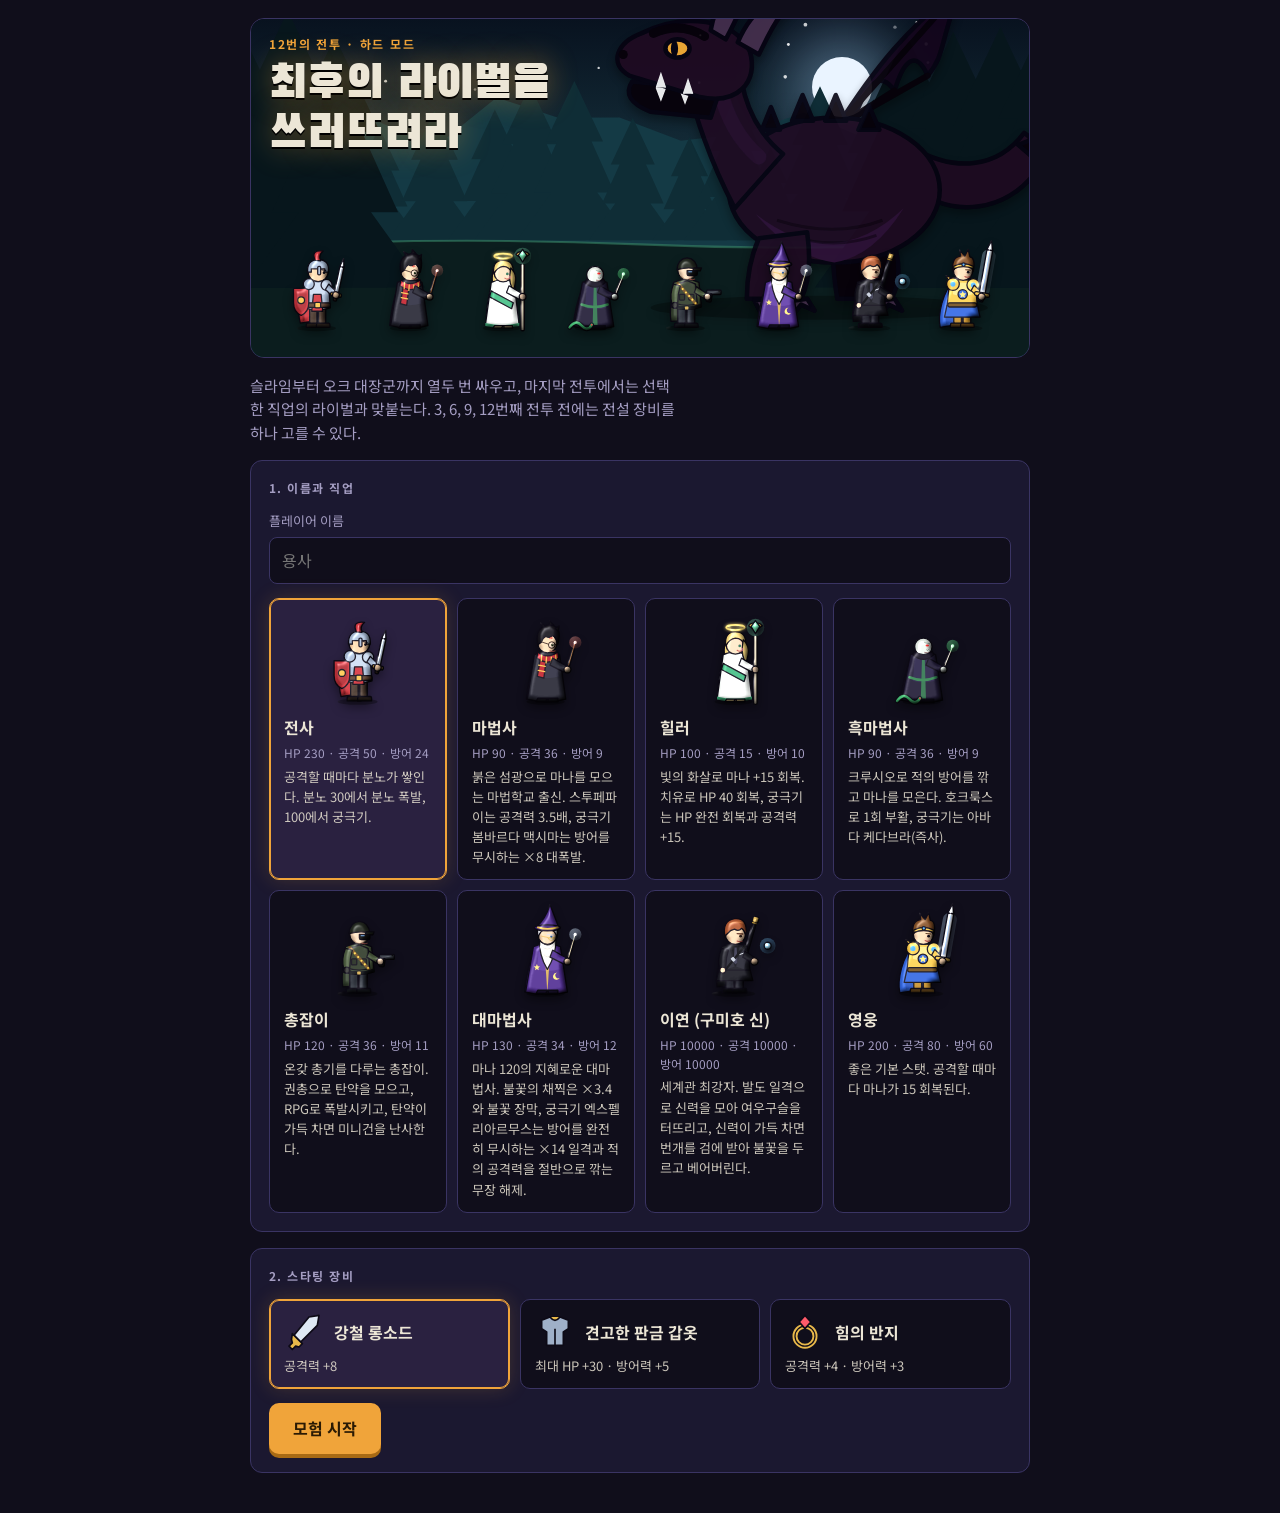
==== commit d9ef431e: "Rename 하드 모드 RPG (7).html to index.html" ====
--- a/docs/games/index.html
+++ b/docs/games/index.html
@@ -124,8 +124,7 @@
 .stage-in { position: absolute; inset: 0; }
 .bg { position: absolute; inset: 0; overflow: hidden; }
 .bg .sky { position: absolute; inset: 0; }
-.bg .cel { position: absolute; border-radius: 50%; transform: translate(-50%, -50%); }
-
+.bg .cel { position: absolute; border-radius: 50%; transform: translate(-50%, -50%); }
 .bg svg { position: absolute; inset: 0; width: 100%; height: 100%; }
 .bg .layer { transition: transform 0s; }
 .fog { position: absolute; left: -25%; right: -25%; bottom: 12%; height: 30%; background: radial-gradient(closest-side, rgba(255,255,255,.12), transparent); animation: fog 16s ease-in-out infinite alternate; pointer-events: none; }
@@ -232,8 +231,7 @@
 
 .title-art .ttl-dragon .art{transform:scaleX(-1)}
 
-</style>
-
+</style>
 <div id="app">
 
   <section id="screen-setup" class="screen">
@@ -402,8 +400,7 @@
   healer() {
     return svg("0 0 200 220", `${SH(100, 44)}
 <g class="bob">
- <g class="sway" style="transfor
-m-origin:84px 98px"><path class="o" d="M84 98C66 128 62 176 66 200L100 196L104 102Z" fill="#cfe9dc"/></g>
+ <g class="sway" style="transform-origin:84px 98px"><path class="o" d="M84 98C66 128 62 176 66 200L100 196L104 102Z" fill="#cfe9dc"/></g>
  <path class="o" d="M80 70Q74 112 88 132L102 100Z" fill="#f1d27a"/>
  <path class="o" d="M76 100Q102 88 130 100L142 202Q102 212 62 202Z" fill="#f4f8f5"/>
  <path d="M84 108Q102 100 124 108L128 140Q102 148 82 140Z" fill="#fff" opacity=".6"/>
@@ -517,8 +514,7 @@
  <g class="sway" style="transform-origin:86px 100px"><path class="o" d="M86 100C66 128 58 168 62 192L100 190L108 104Z" fill="#101016"/></g>
  <rect class="o" x="82" y="154" width="18" height="46" rx="7" fill="#1d1d28"/><rect class="o" x="104" y="154" width="18" height="46" rx="7" fill="#1d1d28"/>
  <path class="o" d="M77 196h26q3 0 3 5v5H74v-5q0-5 3-5z" fill="#0b0b11"/><path class="o" d="M101 196h26q3 0 3 5v5h-32v-5q0-5 3-5z" fill="#0b0b11"/>
- <path class="o" d="M72
- 100Q102 86 132 100L138 158Q103 170 66 158Z" fill="#17171f"/>
+ <path class="o" d="M72 100Q102 86 132 100L138 158Q103 170 66 158Z" fill="#17171f"/>
  <path d="M94 98L104 146L114 98Z" fill="#0b0b11"/><path d="M102 102h5l2 34l-4.5 5l-4.5-5z" fill="#34344a"/>
  <path class="o" d="M66 154h72l6 24H60z" fill="#17171f"/>
  <path d="M90 100L102 146L84 152L76 112Z" fill="#23232e"/><path d="M118 100L106 146L124 152L132 112Z" fill="#23232e"/>
@@ -626,8 +622,7 @@
  <path d="M70 112Q104 100 138 112L140 134Q104 142 68 134Z" fill="#fff" opacity=".1"/>
  <path d="M84 140Q104 148 124 140M86 154Q104 162 122 154" stroke="${dk}" stroke-width="3" fill="none" stroke-linecap="round"/>`;
     if (v === "base") s += `<path d="M64 108L142 172" stroke="#3a2417" stroke-width="9" stroke-linecap="round"/><path class="o" d="M70 160h68l8 32H62z" fill="#6b4a2c"/>`;
-    if (v === "captain") s += `<path class="o" d="M62 108Q104 92 146 108L150 160Q104 174 58 160Z" fill="#8a94a6"/><path d="M72 114Q104 104 136 114L138 134Q104 142 70 134Z" fill="#dfe6f2" opacity=".35"/><circle cx="76" cy="124" r="3" fill="#3a4152"/>
-<circle cx="132" cy="124" r="3" fill="#3a4152"/><path class="o" d="M70 160h68l8 32H62z" fill="#6b4a2c"/>`;
+    if (v === "captain") s += `<path class="o" d="M62 108Q104 92 146 108L150 160Q104 174 58 160Z" fill="#8a94a6"/><path d="M72 114Q104 104 136 114L138 134Q104 142 70 134Z" fill="#dfe6f2" opacity=".35"/><circle cx="76" cy="124" r="3" fill="#3a4152"/><circle cx="132" cy="124" r="3" fill="#3a4152"/><path class="o" d="M70 160h68l8 32H62z" fill="#6b4a2c"/>`;
     if (v === "berserker") s += `<path d="M74 118l24 14M78 134l24 14M122 116l-20 16" stroke="#c4202a" stroke-width="5" stroke-linecap="round"/><path d="M118 142l10 10M112 148l10 10" stroke="#f3d9c0" stroke-width="2" opacity=".8" stroke-linecap="round"/><path class="o" d="M70 160h68l8 32H62z" fill="#6b1f24"/><circle class="o" cx="104" cy="170" r="7" fill="#f4efe0"/>`;
     if (v === "general") s += `<path class="o" d="M60 108Q104 90 148 108L154 164Q104 180 54 164Z" fill="#2c2a36"/><path d="M70 118Q104 106 138 118M72 140Q104 150 136 140" stroke="#e8b84a" stroke-width="3" fill="none"/><circle class="o" cx="104" cy="132" r="10" fill="#e8b84a"/><path class="o" d="M70 160h68l8 32H62z" fill="#4a0c14"/>`;
     // back arm / shield
@@ -702,8 +697,7 @@
 
 /* ---------- 유틸 ---------- */
 const $ = (s) => document.querySelector(s);
-let RM = window.matchMedia("(prefers-reduced-motion: 
-reduce)").matches;
+let RM = window.matchMedia("(prefers-reduced-motion: reduce)").matches;
 const wait = (ms) => new Promise((r) => setTimeout(r, RM ? ms * 0.4 : ms));
 const rnd = (a, b) => a + Math.random() * (b - a);
 const esc = (s) => String(s).replace(/[&<>"]/g, (c) => ({ "&": "&amp;", "<": "&lt;", ">": "&gt;", '"': "&quot;" }[c]));
@@ -837,8 +831,7 @@
     ctx2.globalCompositeOperation = "lighter";
     // ambient
     if (ambient && !RM) {
-      for (const a o
-f A) {
+      for (const a of A) {
         a.ph += 0.03 * k; a.x += (a.vx + (ambient.rise ? Math.sin(a.ph) * 0.3 : 0)) * k; a.y += a.vy * k;
         if (a.y < -12 || a.y > ch + 14 || a.x < -10 || a.x > cw + 10) Object.assign(a, spawnAmb(false));
         const al = ambient.rise ? 0.55 : 0.25 + 0.55 * (0.5 + 0.5 * Math.sin(a.ph * 1.6));
@@ -969,8 +962,7 @@
 function rng(seed) { return function () { seed |= 0; seed = (seed + 0x6D2B79F5) | 0; let t = Math.imul(seed ^ (seed >>> 15), 1 | seed); t = (t + Math.imul(t ^ (t >>> 7), 61 | t)) ^ t; return ((t ^ (t >>> 14)) >>> 0) / 4294967296; }; }
 const THEMES = [
   { name: "달빛 숲", top: "#08121f", bot: "#25525c", cel: "#eaf4ff", cx: 0.76, cy: 0.2, cr: 30, glow: "rgba(170,215,255,.4)", far: "#143a45", mid: "#0f2d36", near: "#07161c", ground: "#0b1d1e", edge: "#3b8a68", kind: "pine", stars: 46, amb: { c: "#d6ff8a", n: 28, rise: false }, banner: "#9fe8c4" },
-  { name: "고대 유적", top: "#150e2d", bot: "#4a3478", cel: "#f1e4ff", cx: 0.22, cy: 0.22, cr: 26, glow: "rgba(200,170,255,.4)", far: "#2d2255", mid: "#211a46", near: "#120d29", ground: "#17112e", edge: "#8a6ad8", kind: "pillar", stars: 36, amb: { c: "#b79cff", n: 24, rise: true }, ban
-ner: "#c6b0ff" },
+  { name: "고대 유적", top: "#150e2d", bot: "#4a3478", cel: "#f1e4ff", cx: 0.22, cy: 0.22, cr: 26, glow: "rgba(200,170,255,.4)", far: "#2d2255", mid: "#211a46", near: "#120d29", ground: "#17112e", edge: "#8a6ad8", kind: "pillar", stars: 36, amb: { c: "#b79cff", n: 24, rise: true }, banner: "#c6b0ff" },
   { name: "오크 요새", top: "#260c10", bot: "#74291f", cel: "#ff9a52", cx: 0.5, cy: 0.34, cr: 56, glow: "rgba(255,120,60,.45)", far: "#3e171a", mid: "#2d1013", near: "#190809", ground: "#1f0d0d", edge: "#c8583a", kind: "spike", stars: 0, amb: { c: "#ff9a4a", n: 34, rise: true }, banner: "#ffab70" },
   { name: "용의 둥지", top: "#170404", bot: "#85200f", cel: "#ffb869", cx: 0.5, cy: 0.42, cr: 78, glow: "rgba(255,110,40,.5)", far: "#2c0a08", mid: "#1f0705", near: "#0e0303", ground: "#1b0805", edge: "#ff6a28", kind: "stalag", stars: 0, lava: true, amb: { c: "#ff7a2a", n: 52, rise: true }, banner: "#ff8a5a" },
 ];
@@ -1118,8 +1110,7 @@
     this.mana -= 50; this.heal(this.maxHp); this.atk += 15;
     log(`✨ HP가 완전히 회복되고, 공격력이 +15 증가합니다! (현재 HP: ${this.hp} | 공격력: ${this.atk})`, "good");
   }
-  reso
-urce() { return { label: "마나", v: this.mana, max: 80, cls: "mana" }; }
+  resource() { return { label: "마나", v: this.mana, max: 80, cls: "mana" }; }
   names() { return { sp: "치유", spSub: "마나 30 · HP +40", ul: "신의 은총", ulSub: "마나 50 · HP 완쾌, 공격 +15", atkSub: "빛의 화살 · 마나 +15" }; }
 }
 class Gunner extends Character {
@@ -1294,8 +1285,7 @@
     const pool = list.slice(0, Math.min(difficulty, list.length));
     return new Monster(...pool[Math.floor(Math.random() * pool.length)]);
   }
-  minHit(p) { return Math.floor(p.maxHp * (t
-his.boss ? 0.03 : 0.015)); }
+  minHit(p) { return Math.floor(p.maxHp * (this.boss ? 0.03 : 0.015)); }
   attack(o) {
     if (this.ultNow) {
       this.ultNow = false; const U = MON_ULT[this.sprite], raw = Math.floor(this.atk * 2.2 * (1 + Math.max(0, this.turns - 6) * 0.1));
@@ -1462,8 +1452,7 @@
   const a = w.animate([{ transform: cur }, { transform: tf }], { duration: RM ? ms * 0.4 : ms, easing: "ease-out", fill: "forwards" });
   await a.finished.catch(() => {}); w.style.transform = tf; a.cancel();
 }
-const weaponBase = (side, ms) => { const w = weaponEl(side); return w ? weaponTo(side, w.dataset.base || "none", ms) 
-: Promise.resolve(); };
+const weaponBase = (side, ms) => { const w = weaponEl(side); return w ? weaponTo(side, w.dataset.base || "none", ms) : Promise.resolve(); };
 const SW = {
   chop: { wind: "rotate(-75deg)", hit: "rotate(62deg)" },
   stab: { wind: "translate(-12px,2px) rotate(-5deg)", hit: "translate(28px,-4px) rotate(18deg)" },
@@ -1618,8 +1607,7 @@
     },
     async special(apply) {
       await weaponTo("p", "rotate(-12deg)", 200);
-      const me = pt("p", 0.5, 0.55); ringFx(me.x, me.y, "#7dffb0", 150, 640); sparkl
-es("p", ["#7dffb0", "#d8ffe8", "#fff"], 800); sfx.heal();
+      const me = pt("p", 0.5, 0.55); ringFx(me.x, me.y, "#7dffb0", 150, 640); sparkles("p", ["#7dffb0", "#d8ffe8", "#fff"], 800); sfx.heal();
       await wait(380); apply(); await flush(); await wait(250); await weaponBase("p", 200);
     },
     async ultimate(apply) {
@@ -1787,8 +1775,7 @@
       await wait(330);
       const wEl = weaponEl("p"); wEl.style.filter = "drop-shadow(0 0 7px #ff7a1a) drop-shadow(0 0 16px #ff4a0a)";
       sfx.fire(); ringFx(tip.x, tip.y, "#ff7a1a", 120, 520);
-      const flame = setInterval(() => { for (const u of [0.25, 0.5, 0.75, 1]) { const q = bladePt(u); burst(q.x, q.y, { n: 3, color: ["#ff4a0a", "#ff9a2a", "#ffe27
-a"], speed: 2, size: 5, life: 480, grav: -0.05 }); } }, 40);
+      const flame = setInterval(() => { for (const u of [0.25, 0.5, 0.75, 1]) { const q = bladePt(u); burst(q.x, q.y, { n: 3, color: ["#ff4a0a", "#ff9a2a", "#ffe27a"], speed: 2, size: 5, life: 480, grav: -0.05 }); } }, 40);
       await wait(560);
       const dx = reach("p", 0.25);
       await Promise.all([moveTo("p", dx, 6, 180, "cubic-bezier(.5,0,1,.5)"), weaponTo("p", "rotate(86deg)", 180)]);
@@ -1943,8 +1930,7 @@
   }
 }
 async function dragonClaw(apply) {
-  await Promise.all([move
-To("m", 12, -26, 240, "ease-out"), anim(F.m.flash, [{ transform: "none" }, { transform: "scale(1.05)" }], { duration: 240, fill: "forwards" })]);
+  await Promise.all([moveTo("m", 12, -26, 240, "ease-out"), anim(F.m.flash, [{ transform: "none" }, { transform: "scale(1.05)" }], { duration: 240, fill: "forwards" })]);
   F.m.flash.getAnimations().forEach((a) => a.cancel());
   dust("m"); sfx.roar();
   const dx = reach("m", 0.16);
@@ -2112,8 +2098,7 @@
   const live = !busy && monster && monster.alive && player.alive, n = player.names();
   $("#a-attack-sub").textContent = n.atkSub;
   $("#a-special-name").textContent = n.sp; $("#a-special-sub").textContent = n.spSub;
-  $("#a-u
-lt-name").textContent = n.ul; $("#a-ult-sub").textContent = n.ulSub;
+  $("#a-ult-name").textContent = n.ul; $("#a-ult-sub").textContent = n.ulSub;
   $("#a-potion-sub").textContent = `HP +${potionHeal()} · ${potions}개`;
   $("#a-attack").disabled = !live;
   $("#a-special").disabled = !live || !player.canSpecial();
@@ -2249,8 +2234,7 @@
   fxEl("position:absolute;inset:0;background:repeating-linear-gradient(90deg,rgba(255,255,255,.55) 0 2px,transparent 2px 38px);opacity:.45", band);
   const txt = fxEl(`position:absolute;inset:0;display:flex;flex-direction:column;align-items:center;justify-content:center;color:#fff;text-shadow:0 0 14px ${color},3px 3px 0 rgba(0,0,0,.55);font-weight:900;font-style:italic;font-size:34px;letter-spacing:.08em;line-height:1`, band);
   txt.innerHTML = `<span>${name}</span><span style="font-size:12px;letter-spacing:.3em;opacity:.9;margin-top:7px">${sub}</span>`;
-  ["top", "bottom"].forEach((pos) => { const bar = fxEl(`position:absolute;left:0;right:0;${pos}:0;height:0;background:#000;z-index:58;pointer-eve
-nts:none`, stage); anim(bar, [{ height: "0px" }, { height: "26px", offset: 0.12 }, { height: "26px", offset: 0.86 }, { height: "0px" }], { duration: 3400, easing: "ease-out" }).then(() => bar.remove()); });
+  ["top", "bottom"].forEach((pos) => { const bar = fxEl(`position:absolute;left:0;right:0;${pos}:0;height:0;background:#000;z-index:58;pointer-events:none`, stage); anim(bar, [{ height: "0px" }, { height: "26px", offset: 0.12 }, { height: "26px", offset: 0.86 }, { height: "0px" }], { duration: 3400, easing: "ease-out" }).then(() => bar.remove()); });
   flash(color, 0.35, 300);
   anim(dim, [{ opacity: 0 }, { opacity: 1, offset: 0.15 }, { opacity: 1, offset: 0.8 }, { opacity: 0 }], { duration: 900 });
   anim(band, [{ transform: "rotate(-5deg) translateX(-100%)" }, { transform: "rotate(-5deg) translateX(0)", offset: 0.22, easing: "ease-out" }, { transform: "rotate(-5deg) translateX(3%)", offset: 0.78 }, { transform: "rotate(-5deg) translateX(100%)" }], { duration: 900 });
@@ -2336,8 +2320,7 @@
 function bladePt(t) {
   const g = F.p.flash.querySelector(".y-blade"), svg = g && g.ownerSVGElement;
   if (!g) return pt("p", 0.8, 0.1);
-  const m 
-= g.getScreenCTM(), P = svg.createSVGPoint(), b = fxl.getBoundingClientRect();
+  const m = g.getScreenCTM(), P = svg.createSVGPoint(), b = fxl.getBoundingClientRect();
   P.x = 148; P.y = 126 - t * 100;
   const q = P.matrixTransform(m);
   return { x: q.x - b.x, y: q.y - b.y };
@@ -2455,8 +2438,7 @@
   if (RM) return;
   const ball = fxEl(`position:absolute;left:${x}px;top:${y}px;width:260px;height:260px;margin:-130px 0 0 -130px;border-radius:50%;background:radial-gradient(circle,#fff 0,#ffe27a 22%,#ff8a2a 50%,rgba(120,30,10,.75) 72%,transparent 74%);box-shadow:0 0 80px #ff8a2a;pointer-events:none;opacity:0;z-index:28`);
   anim(ball, [{ opacity: 1, transform: "scale(.2)" }, { opacity: 1, transform: "scale(1.1)", offset: 0.35 }, { opacity: 0, transform: "scale(1.7)" }], { duration: 760, easing: "ease-out" }).then(() => ball.remove());
-  const smoke = fxEl(`position:absolute;left:${x}px;top:${y}px;width:300px;height:300px;margin:-150px 0 0 -150px;border-radius:50%;background:radial-gradient(circ
-le,rgba(60,40,35,.85),rgba(30,20,20,.5) 60%,transparent 72%);pointer-events:none;opacity:0;z-index:27`);
+  const smoke = fxEl(`position:absolute;left:${x}px;top:${y}px;width:300px;height:300px;margin:-150px 0 0 -150px;border-radius:50%;background:radial-gradient(circle,rgba(60,40,35,.85),rgba(30,20,20,.5) 60%,transparent 72%);pointer-events:none;opacity:0;z-index:27`);
   anim(smoke, [{ opacity: 0, transform: "translateY(0) scale(.3)" }, { opacity: 0.9, transform: "translateY(-30px) scale(1)", offset: 0.4 }, { opacity: 0, transform: "translateY(-110px) scale(1.5)" }], { duration: 1200, delay: 120, fill: "backwards", easing: "ease-out" }).then(() => smoke.remove());
   burst(x, y, { n: 90, color: ["#fff", "#ffd36a", "#ff8a2a", "#c0392b"], speed: 11, size: 6, life: 900 });
   burst(x, y, { n: 50, color: ["#5a4636", "#3a2c24", "#8a7a68"], speed: 8, size: 7, life: 1100, grav: 0.12 });
@@ -2562,8 +2544,7 @@
           const dt = Math.min(250, now - (last || now)); last = now;
           let lam = (rate * dt * (1 + 0.25 * Math.sin(now * 0.004))) / 1000;
           while (lam > 0) { if (Math.random() < Math.min(1, lam)) ec++; lam -= 1; }
-          target = Math.max(0.06, Math.min(0.94, 0.
-5 + (pc - ec) * 0.02));
+          target = Math.max(0.06, Math.min(0.94, 0.5 + (pc - ec) * 0.02));
           if (now - tStart > T || target >= 0.94 || target <= 0.06) { done = true; finish(); }
         }
       }
@@ -2730,8 +2711,7 @@
 ];
 const shopPrice = (it) => Math.round(it.base * (1 + it.step * (shopBuys[it.id] || 0)));
 const RAIDS = [
-  { id: "dragon", icon: "🐉", name: "파멸의 절멸룡 레이드", desc: (t) => `보호막 · 회피 · 치유 · 브레스를 모
-두 쓰는 전설의 용. 클리어 ${t}회 · 보상 💰${1200 + t * 500}G + 전설 장비` },
+  { id: "dragon", icon: "🐉", name: "파멸의 절멸룡 레이드", desc: (t) => `보호막 · 회피 · 치유 · 브레스를 모두 쓰는 전설의 용. 클리어 ${t}회 · 보상 💰${1200 + t * 500}G + 전설 장비` },
   { id: "rival", icon: "⚔️", name: "라이벌 레이드", desc: (t) => `무작위 라이벌 캐릭터가 강화되어 등장합니다. 클리어 ${t}회 · 보상 💰${900 + t * 400}G + 전설 장비` },
 ];
 function makeRaid(id) {
@@ -2856,8 +2836,7 @@
 $("#btn-raid-back").addEventListener("click", () => { sfx.ui(); backToHub(); });
 $("#btn-restart").addEventListener("click", () => { sfx.ui(); show("setup"); });
 $("#reward-picks").addEventListener("click", (e) => { const b = e.target.closest("[data-r]"); if (b) pickReward(b.dataset.r); });
-$("#a-attack").addEventL
-istener("click", () => act("attack"));
+$("#a-attack").addEventListener("click", () => act("attack"));
 $("#a-special").addEventListener("click", () => act("special"));
 $("#a-ult").addEventListener("click", () => act("ult"));
 $("#a-potion").addEventListener("click", () => act("potion"));
@@ -2881,4 +2860,4 @@
 })();
 </script>
 
-</body></html>
+</body></html>
